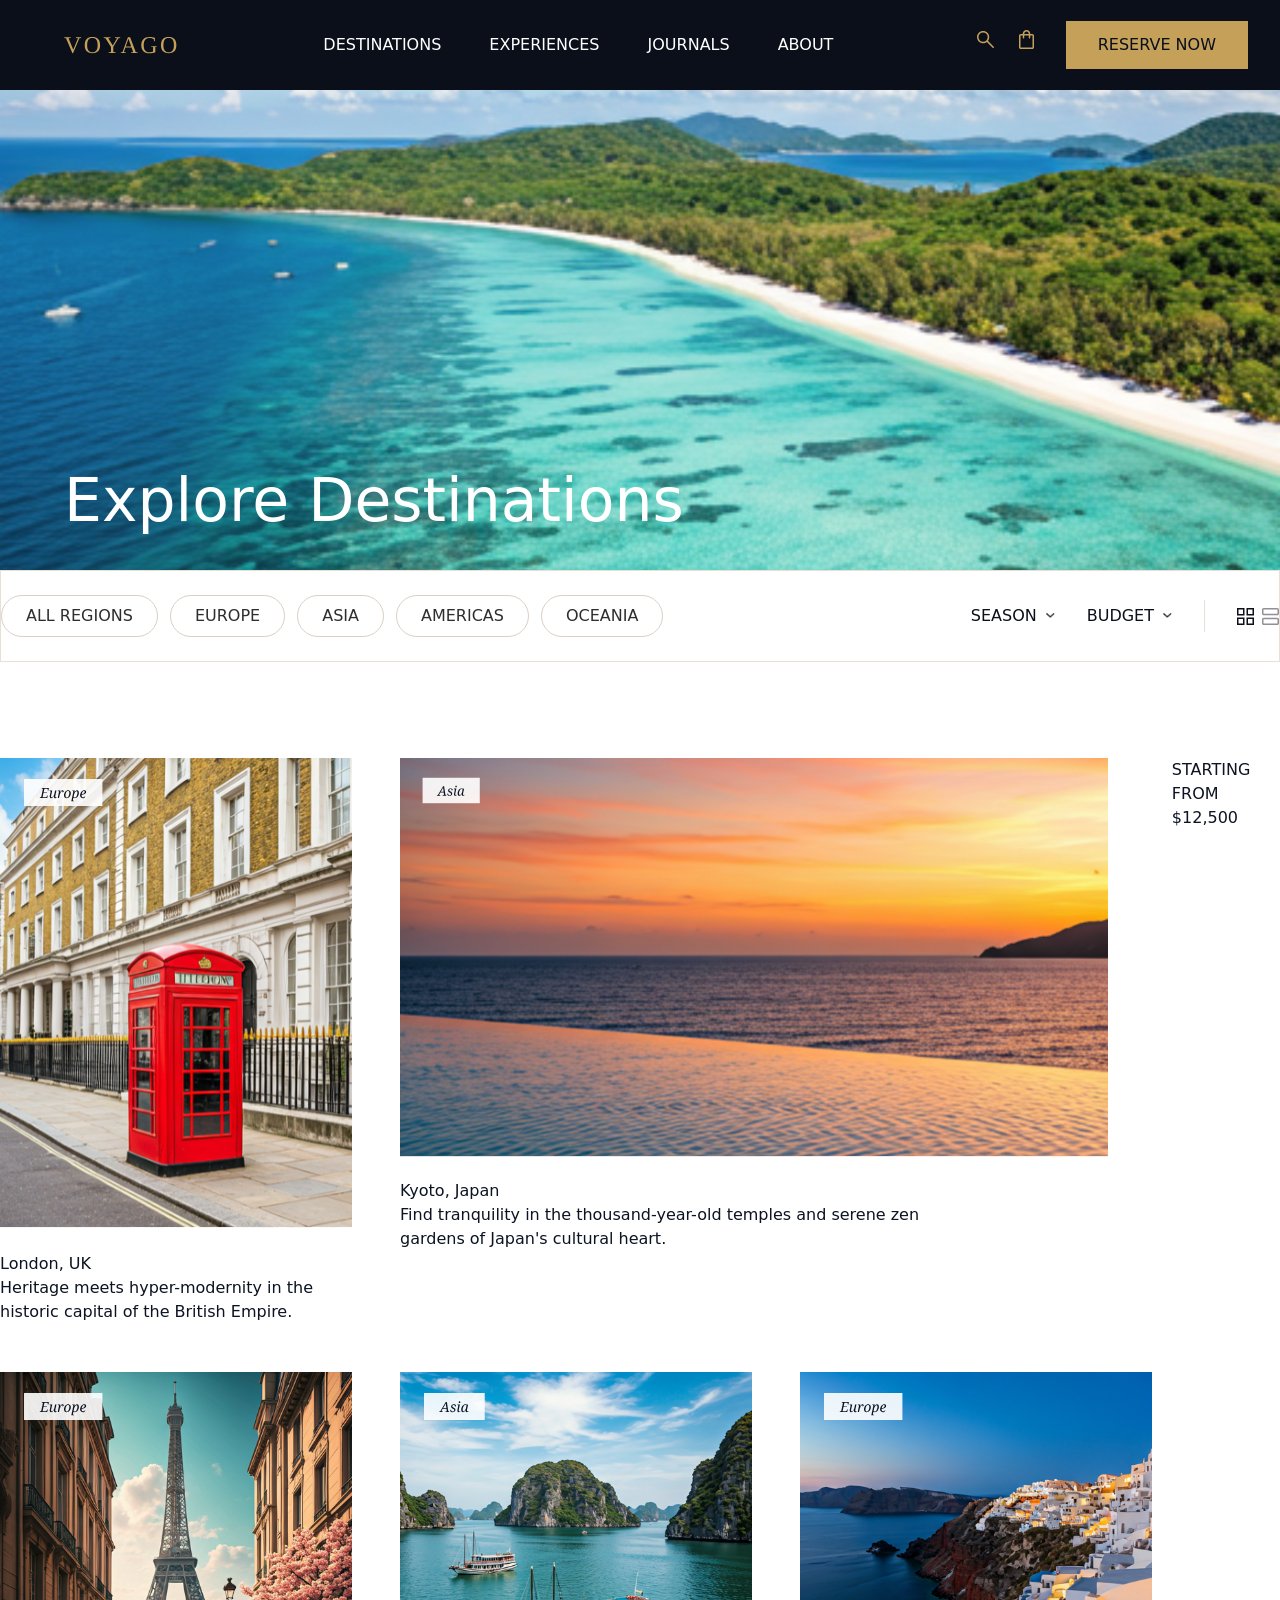
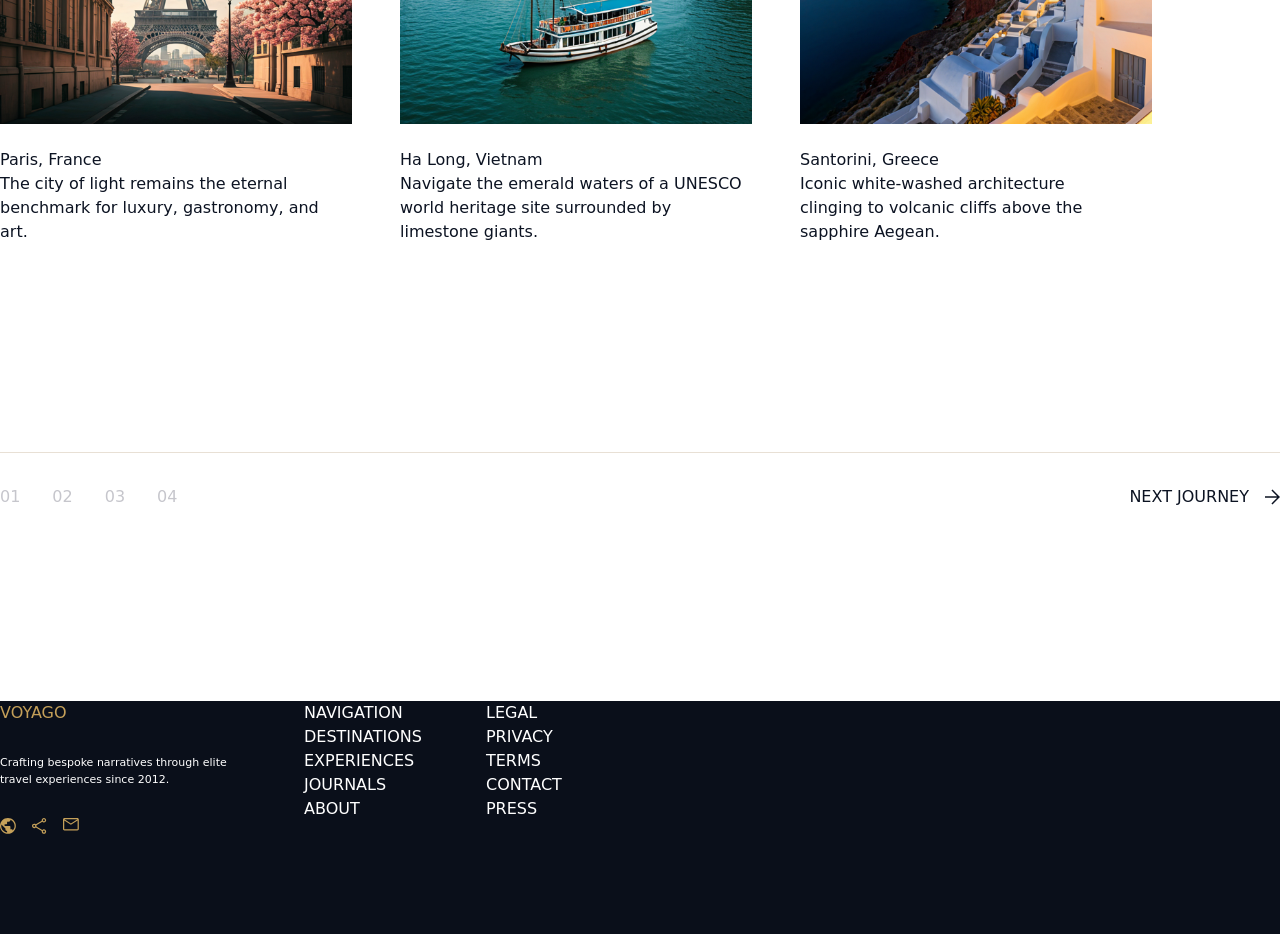
==== index.html @ 73ce66aa "Create Footer section" ====
<!doctype html>
<html lang="en">
  <head>
    <meta charset="UTF-8" />
    <meta name="viewport" content="width=device-width, initial-scale=1.0" />
    <title>Document</title>
    <link rel="stylesheet" href="./assets/css/output.css" />
  </head>
  <body class="bg-[#0A0F1A] text-white">
    <header class="">
      <div class="container mx-auto flex justify-between items-center">
        <div class="logo">
          <a href="./index.html">
            <img src="./assets/image/VOYAGO.svg" class="sm: ml-[64px]" />
          </a>
        </div>
        <div class="list hidden sm:block">
          <ul class="flex gap-[48px] text-[#FFFFFF]">
            <li>
              <a href="#">DESTINATIONS</a>
            </li>
            <li>
              <a href="#">EXPERIENCES</a>
            </li>
            <li>
              <a href="#">JOURNALS</a>
            </li>
            <li>
              <a href="#">ABOUT</a>
            </li>
          </ul>
        </div>
        <div class="icons">
          <ul class="flex">
            <li>
              <a href="#">
                <img class="my-[30.9px]" src="./assets/image/search.svg" />
              </a>
            </li>
            <li>
              <a href="#">
                <img class="my-[30px]" src="./assets/image/margin.svg" />
              </a>
            </li>
            <li>
              <a href="#">
                <button
                  class="bg-[#C5A059] px-[32px] py-[12px] text-[#0A0F1A] mx-[32px] my-[21px]"
                >
                  RESERVE NOW
                </button>
              </a>
            </li>
          </ul>
        </div>
      </div>
    </header>
    <section class="hero">
      <div class="bg-red-400 relative overflow-hidden">
        <img
          src="./assets/image/hero-section.svg"
          class="w-full h-full object-fill xs: h-[480px] w-[390px]"
        />
        <h1 class="absolute bottom-10 left-16 text-white text-6xl">
          <!-- absolute: put text over the image 
                bottom-10: space from bottom
                left-16: space from left 
                text-white: white text color
                text-6xl: large text size -->
          Explore Destinations
        </h1>
      </div>
    </section>
    <section class="bg-white border border-[#E8E0D5]">
      <div class="container mx-auto">
        <div class="flex items-center justify-between gap-[280px] py-[24px]">
          <div class="flex gap-[12px] flex-wrap">
            <button
              class="px-[24px] py-[8px] border border-[#D9D1C7] text-[#2E2E2E] rounded-full hover:bg-[#E4C285] hover:border-[#CFC4B8] transition"
            >
              ALL REGIONS
            </button>
            <button
              class="px-[24px] py-[8px] border border-[#D9D1C7] text-[#2E2E2E] rounded-full hover:bg-[#E4C285] hover:border-[#CFC4B8] transition"
            >
              EUROPE
            </button>
            <button
              class="px-[24px] py-[8px] border border-[#D9D1C7] text-[#2E2E2E] rounded-full hover:bg-[#E4C285] hover:border-[#CFC4B8] transition"
            >
              ASIA
            </button>
            <button
              class="px-[24px] py-[8px] border border-[#D9D1C7] text-[#2E2E2E] rounded-full hover:bg-[#E4C285] hover:border-[#CFC4B8] transition"
            >
              AMERICAS
            </button>
            <button
              class="px-[24px] py-[8px] border border-[#D9D1C7] text-[#2E2E2E] rounded-full hover:bg-[#E4C285] hover:border-[#CFC4B8] transition"
            >
              OCEANIA
            </button>
          </div>

          <!--round-full: full rounded corners
        border: add border
        -->
          <div class="flex items-center justify-between gap-[32px]">
            <div class="flex flex-wrap gap-[9px]">
              <p class="text-[#0A0F1A]">SEASON</p>
              <img
                src="./assets/image/arrow-icons.png"
                class="w-[9px] h-[5px] my-[9px]"
              />
            </div>
            <div class="flex gap-[9px]">
              <p class="text-[#0A0F1A]">BUDGET</p>
              <img
                src="./assets/image/arrow-icons.png"
                class="w-[9px] h-[5px] my-[9px]"
              />
            </div>
            <div>
              <img src="./assets/image/Vertical Divider.svg" />
            </div>
            <div>
              <img src="./assets/image/Container.svg" />
            </div>
          </div>
        </div>
      </div>
    </section>
    <section class="h-[96px] bg-white"></section>
    <section class="bg-white">
      <div class="container mx-auto">
        <div class="flex gap-[48px]">
          <div class="w-[352px]">
            <img src="./assets/image/London.svg" class="w-[352px]" />
            <h1 class="text-[#0C1322]">London, UK</h1>
            <p class="text-[#0C1322] w-[352px]">
              Heritage meets hyper-modernity in the historic capital of the
              British Empire.
            </p>
          </div>
          <div class="flex">
            <div class="w-[752px] mr-[64px]">
              <img src="./assets/image/Kyoto.svg" class="w-[752px]" />
              <h1 class="text-[#0C1322]">Kyoto, Japan</h1>
              <p class="text-[#0C1322] w-[556px]">
                Find tranquility in the thousand-year-old temples and serene zen
                gardens of Japan's cultural heart.
              </p>
            </div>
            <div>
              <p class="text-[#0C1322]">STARTING FROM</p>
              <p class="text-[#0C1322]">$12,500</p>
            </div>
          </div>
        </div>
        <div class="flex my-[48px] gap-[48px]">
          <div>
            <img src="./assets/image/Paris.svg" />
            <h1 class="text-[#0C1322]">Paris, France</h1>
            <p class="text-[#0C1322] w-[345px]">
              The city of light remains the eternal benchmark for luxury,
              gastronomy, and art.
            </p>
          </div>
          <div>
            <img src="./assets/image/Ha Long.svg" />
            <h1 class="text-[#0C1322]">Ha Long, Vietnam</h1>
            <p class="text-[#0C1322] w-[352px]">
              Navigate the emerald waters of a UNESCO world heritage site
              surrounded by limestone giants.
            </p>
          </div>
          <div>
            <img src="./assets/image/Santorini.svg" />
            <h1 class="text-[#0C1322]">Santorini, Greece</h1>
            <p class="text-[#0C1322] w-[326px]">
              Iconic white-washed architecture clinging to volcanic cliffs above
              the sapphire Aegean.
            </p>
          </div>
        </div>

        <div class="container py-[160px]">
          <div class="border-t-1 border-[#E8E0D5]"></div>
          <div class="flex items-center justify-between">
            <div class="flex gap-[32px] py-[32px]">
              <p class="text-[#C6C6CC] hover:text-[#0C1322]">01</p>
              <p class="text-[#C6C6CC] hover:text-[#0C1322]">02</p>
              <p class="text-[#C6C6CC] hover:text-[#0C1322]">03</p>
              <p class="text-[#C6C6CC] hover:text-[#0C1322]">04</p>
            </div>
            <div class="flex gap-[16px]">
              <p class="text-[#0C1322]">NEXT JOURNEY</p>
              <img src="./assets/image/arrow-Pagination.svg" />
            </div>
          </div>
        </div>
      </div>
    </section>
    <section class="Footer">
        <div class="container mx-auto ">
            <div class="flex">
            <div class="mr-[64px]">
                <p class="text-[#C5A059]">VOYAGO</p>
                <p class="w-[240px] py-[30px] text-[11px] text-[#FFFFFF]">Crafting bespoke narratives through elite travel
                experiences since 2012.</p>
                <div class="flex gap-[16px] pb-[100px]">
                <img src="./assets/image/first-footer.svg">
                <img src="./assets/image/shear.svg">
                <img src="./assets/image/email.svg">
                </div>
            </div>
            <div class="mr-[64px]">
                <p>NAVIGATION</p>
                <p>DESTINATIONS</p>
                <p>EXPERIENCES</p>
                <p>JOURNALS</p>
                <p>ABOUT</p>
            </div>
            <div class="mr-[64px]">
                <p>LEGAL</p>
                <p>PRIVACY</p>
                <p>TERMS</p>
                <p>CONTACT</p>
                <p>PRESS</p>
            </div>
            <div class="ml-[672px]">
                <p>JOURNAL</p>
                <p>Subscribe for exclusive private departures.</p>
                <p>EMAIL ADDRESS</p>
            </div>
            </div>
        </div>

    </section>
  </body>
</html>
---- assets/css/output.css ----
/*! tailwindcss v4.1.18 | MIT License | https://tailwindcss.com */
@layer properties;
@layer theme, base, components, utilities;
@layer theme {
  :root, :host {
    --font-sans: ui-sans-serif, system-ui, sans-serif, "Apple Color Emoji",
      "Segoe UI Emoji", "Segoe UI Symbol", "Noto Color Emoji";
    --font-mono: ui-monospace, SFMono-Regular, Menlo, Monaco, Consolas, "Liberation Mono",
      "Courier New", monospace;
    --color-red-400: oklch(70.4% 0.191 22.216);
    --color-red-600: oklch(57.7% 0.245 27.325);
    --color-amber-800: oklch(47.3% 0.137 46.201);
    --color-sky-500: oklch(68.5% 0.169 237.323);
    --color-sky-700: oklch(50% 0.134 242.749);
    --color-blue-400: oklch(70.7% 0.165 254.624);
    --color-blue-600: oklch(54.6% 0.245 262.881);
    --color-indigo-600: oklch(51.1% 0.262 276.966);
    --color-indigo-700: oklch(45.7% 0.24 277.023);
    --color-violet-500: oklch(60.6% 0.25 292.717);
    --color-violet-600: oklch(54.1% 0.281 293.009);
    --color-violet-700: oklch(49.1% 0.27 292.581);
    --color-gray-100: oklch(96.7% 0.003 264.542);
    --color-white: #fff;
    --spacing: 0.25rem;
    --text-xl: 1.25rem;
    --text-xl--line-height: calc(1.75 / 1.25);
    --text-6xl: 3.75rem;
    --text-6xl--line-height: 1;
    --text-7xl: 4.5rem;
    --text-7xl--line-height: 1;
    --font-weight-semibold: 600;
    --font-weight-bold: 700;
    --default-transition-duration: 150ms;
    --default-transition-timing-function: cubic-bezier(0.4, 0, 0.2, 1);
    --default-font-family: var(--font-sans);
    --default-mono-font-family: var(--font-mono);
  }
}
@layer base {
  *, ::after, ::before, ::backdrop, ::file-selector-button {
    box-sizing: border-box;
    margin: 0;
    padding: 0;
    border: 0 solid;
  }
  html, :host {
    line-height: 1.5;
    -webkit-text-size-adjust: 100%;
    tab-size: 4;
    font-family: var(--default-font-family, ui-sans-serif, system-ui, sans-serif, "Apple Color Emoji", "Segoe UI Emoji", "Segoe UI Symbol", "Noto Color Emoji");
    font-feature-settings: var(--default-font-feature-settings, normal);
    font-variation-settings: var(--default-font-variation-settings, normal);
    -webkit-tap-highlight-color: transparent;
  }
  hr {
    height: 0;
    color: inherit;
    border-top-width: 1px;
  }
  abbr:where([title]) {
    -webkit-text-decoration: underline dotted;
    text-decoration: underline dotted;
  }
  h1, h2, h3, h4, h5, h6 {
    font-size: inherit;
    font-weight: inherit;
  }
  a {
    color: inherit;
    -webkit-text-decoration: inherit;
    text-decoration: inherit;
  }
  b, strong {
    font-weight: bolder;
  }
  code, kbd, samp, pre {
    font-family: var(--default-mono-font-family, ui-monospace, SFMono-Regular, Menlo, Monaco, Consolas, "Liberation Mono", "Courier New", monospace);
    font-feature-settings: var(--default-mono-font-feature-settings, normal);
    font-variation-settings: var(--default-mono-font-variation-settings, normal);
    font-size: 1em;
  }
  small {
    font-size: 80%;
  }
  sub, sup {
    font-size: 75%;
    line-height: 0;
    position: relative;
    vertical-align: baseline;
  }
  sub {
    bottom: -0.25em;
  }
  sup {
    top: -0.5em;
  }
  table {
    text-indent: 0;
    border-color: inherit;
    border-collapse: collapse;
  }
  :-moz-focusring {
    outline: auto;
  }
  progress {
    vertical-align: baseline;
  }
  summary {
    display: list-item;
  }
  ol, ul, menu {
    list-style: none;
  }
  img, svg, video, canvas, audio, iframe, embed, object {
    display: block;
    vertical-align: middle;
  }
  img, video {
    max-width: 100%;
    height: auto;
  }
  button, input, select, optgroup, textarea, ::file-selector-button {
    font: inherit;
    font-feature-settings: inherit;
    font-variation-settings: inherit;
    letter-spacing: inherit;
    color: inherit;
    border-radius: 0;
    background-color: transparent;
    opacity: 1;
  }
  :where(select:is([multiple], [size])) optgroup {
    font-weight: bolder;
  }
  :where(select:is([multiple], [size])) optgroup option {
    padding-inline-start: 20px;
  }
  ::file-selector-button {
    margin-inline-end: 4px;
  }
  ::placeholder {
    opacity: 1;
  }
  @supports (not (-webkit-appearance: -apple-pay-button))  or (contain-intrinsic-size: 1px) {
    ::placeholder {
      color: currentcolor;
      @supports (color: color-mix(in lab, red, red)) {
        color: color-mix(in oklab, currentcolor 50%, transparent);
      }
    }
  }
  textarea {
    resize: vertical;
  }
  ::-webkit-search-decoration {
    -webkit-appearance: none;
  }
  ::-webkit-date-and-time-value {
    min-height: 1lh;
    text-align: inherit;
  }
  ::-webkit-datetime-edit {
    display: inline-flex;
  }
  ::-webkit-datetime-edit-fields-wrapper {
    padding: 0;
  }
  ::-webkit-datetime-edit, ::-webkit-datetime-edit-year-field, ::-webkit-datetime-edit-month-field, ::-webkit-datetime-edit-day-field, ::-webkit-datetime-edit-hour-field, ::-webkit-datetime-edit-minute-field, ::-webkit-datetime-edit-second-field, ::-webkit-datetime-edit-millisecond-field, ::-webkit-datetime-edit-meridiem-field {
    padding-block: 0;
  }
  ::-webkit-calendar-picker-indicator {
    line-height: 1;
  }
  :-moz-ui-invalid {
    box-shadow: none;
  }
  button, input:where([type="button"], [type="reset"], [type="submit"]), ::file-selector-button {
    appearance: button;
  }
  ::-webkit-inner-spin-button, ::-webkit-outer-spin-button {
    height: auto;
  }
  [hidden]:where(:not([hidden="until-found"])) {
    display: none !important;
  }
}
@layer utilities {
  .absolute {
    position: absolute;
  }
  .relative {
    position: relative;
  }
  .bottom-10 {
    bottom: calc(var(--spacing) * 10);
  }
  .bottom-\[56px\] {
    bottom: 56px;
  }
  .left-16 {
    left: calc(var(--spacing) * 16);
  }
  .left-\[64px\] {
    left: 64px;
  }
  .container {
    width: 100%;
    @media (width >= 40rem) {
      max-width: 40rem;
    }
    @media (width >= 48rem) {
      max-width: 48rem;
    }
    @media (width >= 64rem) {
      max-width: 64rem;
    }
    @media (width >= 80rem) {
      max-width: 80rem;
    }
    @media (width >= 96rem) {
      max-width: 96rem;
    }
  }
  .m-\[64px\] {
    margin: 64px;
  }
  .mx-\[32px\] {
    margin-inline: 32px;
  }
  .mx-\[64px\] {
    margin-inline: 64px;
  }
  .mx-auto {
    margin-inline: auto;
  }
  .my-\[9\] {
    margin-block: 9;
  }
  .my-\[9px\] {
    margin-block: 9px;
  }
  .my-\[21px\] {
    margin-block: 21px;
  }
  .my-\[24px\] {
    margin-block: 24px;
  }
  .my-\[30\.9px\] {
    margin-block: 30.9px;
  }
  .my-\[30px\] {
    margin-block: 30px;
  }
  .my-\[48px\] {
    margin-block: 48px;
  }
  .my-\[96px\] {
    margin-block: 96px;
  }
  .my-\[bg-white\] {
    margin-block: bg-white;
  }
  .mt-\[-48px\] {
    margin-top: -48px;
  }
  .mt-\[-60px\] {
    margin-top: -60px;
  }
  .mt-\[-100px\] {
    margin-top: -100px;
  }
  .mt-\[-361px\] {
    margin-top: -361px;
  }
  .mt-\[-px\] {
    margin-top: -px;
  }
  .mt-\[24px\] {
    margin-top: 24px;
  }
  .mt-\[48px\] {
    margin-top: 48px;
  }
  .mt-\[60px\] {
    margin-top: 60px;
  }
  .mt-\[219px\] {
    margin-top: 219px;
  }
  .mt-\[361px\] {
    margin-top: 361px;
  }
  .mt-\[361pxpx\] {
    margin-top: 361pxpx;
  }
  .mt-\[px\] {
    margin-top: px;
  }
  .mt-px {
    margin-top: 1px;
  }
  .mr-\[9px\] {
    margin-right: 9px;
  }
  .mr-\[64px\] {
    margin-right: 64px;
  }
  .mr-\[368px\] {
    margin-right: 368px;
  }
  .mr-\[976px\] {
    margin-right: 976px;
  }
  .mr-\[px\] {
    margin-right: px;
  }
  .mb-\[-48\] {
    margin-bottom: -48;
  }
  .mb-\[-48p\] {
    margin-bottom: -48p;
  }
  .mb-\[-48px\] {
    margin-bottom: -48px;
  }
  .mb-\[-60px\] {
    margin-bottom: -60px;
  }
  .mb-\[48p\] {
    margin-bottom: 48p;
  }
  .mb-\[48px\] {
    margin-bottom: 48px;
  }
  .mb-\[60px\] {
    margin-bottom: 60px;
  }
  .ml-\[64px\] {
    margin-left: 64px;
  }
  .ml-\[672px\] {
    margin-left: 672px;
  }
  .ml-\[976px\] {
    margin-left: 976px;
  }
  .block {
    display: block;
  }
  .flex {
    display: flex;
  }
  .hidden {
    display: none;
  }
  .table {
    display: table;
  }
  .h-\[5px\] {
    height: 5px;
  }
  .h-\[6px\] {
    height: 6px;
  }
  .h-\[9px\] {
    height: 9px;
  }
  .h-\[48\] {
    height: 48;
  }
  .h-\[96\] {
    height: 96;
  }
  .h-\[96px\] {
    height: 96px;
  }
  .h-\[100px\] {
    height: 100px;
  }
  .h-\[212px\] {
    height: 212px;
  }
  .h-\[480\] {
    height: 480;
  }
  .h-\[480px\] {
    height: 480px;
  }
  .h-\[500px\] {
    height: 500px;
  }
  .h-\[600px\] {
    height: 600px;
  }
  .h-\[700px\] {
    height: 700px;
  }
  .h-\[10000px\] {
    height: 10000px;
  }
  .h-full {
    height: 100%;
  }
  .h-px {
    height: 1px;
  }
  .h-screen {
    height: 100vh;
  }
  .w-100 {
    width: calc(var(--spacing) * 100);
  }
  .w-103 {
    width: calc(var(--spacing) * 103);
  }
  .w-167 {
    width: calc(var(--spacing) * 167);
  }
  .w-752 {
    width: calc(var(--spacing) * 752);
  }
  .w-\[9px\] {
    width: 9px;
  }
  .w-\[82px\] {
    width: 82px;
  }
  .w-\[240\] {
    width: 240;
  }
  .w-\[240px\] {
    width: 240px;
  }
  .w-\[262px\] {
    width: 262px;
  }
  .w-\[326\.91\] {
    width: 326.91;
  }
  .w-\[326px\] {
    width: 326px;
  }
  .w-\[345px\] {
    width: 345px;
  }
  .w-\[352\] {
    width: 352;
  }
  .w-\[352px\] {
    width: 352px;
  }
  .w-\[390px\] {
    width: 390px;
  }
  .w-\[556\.33\] {
    width: 556.33;
  }
  .w-\[556\.33px\] {
    width: 556.33px;
  }
  .w-\[556px\] {
    width: 556px;
  }
  .w-\[752\] {
    width: 752;
  }
  .w-\[752px\] {
    width: 752px;
  }
  .w-\[1280px\] {
    width: 1280px;
  }
  .w-dvh {
    width: 100dvh;
  }
  .w-full {
    width: 100%;
  }
  .w-screen {
    width: 100vw;
  }
  .border-collapse {
    border-collapse: collapse;
  }
  .transform {
    transform: var(--tw-rotate-x,) var(--tw-rotate-y,) var(--tw-rotate-z,) var(--tw-skew-x,) var(--tw-skew-y,);
  }
  .resize {
    resize: both;
  }
  .flex-wrap {
    flex-wrap: wrap;
  }
  .items-center {
    align-items: center;
  }
  .justify-around {
    justify-content: space-around;
  }
  .justify-between {
    justify-content: space-between;
  }
  .justify-center {
    justify-content: center;
  }
  .gap-1 {
    gap: calc(var(--spacing) * 1);
  }
  .gap-1\.5 {
    gap: calc(var(--spacing) * 1.5);
  }
  .gap-2 {
    gap: calc(var(--spacing) * 2);
  }
  .gap-6 {
    gap: calc(var(--spacing) * 6);
  }
  .gap-\[9px\] {
    gap: 9px;
  }
  .gap-\[12px\] {
    gap: 12px;
  }
  .gap-\[16px\] {
    gap: 16px;
  }
  .gap-\[32px\] {
    gap: 32px;
  }
  .gap-\[48px\] {
    gap: 48px;
  }
  .gap-\[64px\] {
    gap: 64px;
  }
  .gap-\[280px\] {
    gap: 280px;
  }
  .gap-y-\[16px\] {
    row-gap: 16px;
  }
  .overflow-hidden {
    overflow: hidden;
  }
  .rounded {
    border-radius: 0.25rem;
  }
  .rounded-full {
    border-radius: calc(infinity * 1px);
  }
  .border {
    border-style: var(--tw-border-style);
    border-width: 1px;
  }
  .border-t-1 {
    border-top-style: var(--tw-border-style);
    border-top-width: 1px;
  }
  .border-t-4 {
    border-top-style: var(--tw-border-style);
    border-top-width: 4px;
  }
  .border-\[\#D9D1C7\] {
    border-color: #D9D1C7;
  }
  .border-\[\#E8E0D5\] {
    border-color: #E8E0D5;
  }
  .border-\[\#\] {
    border-color: #;
  }
  .bg-\[\#0A0F1A\] {
    background-color: #0A0F1A;
  }
  .bg-\[\#040b1a\] {
    background-color: #040b1a;
  }
  .bg-\[\#C5A059\] {
    background-color: #C5A059;
  }
  .bg-\[\#E8E0D5\] {
    background-color: #E8E0D5;
  }
  .bg-\[\#F8F8F8\] {
    background-color: #F8F8F8;
  }
  .bg-\[\#\] {
    background-color: #;
  }
  .bg-\[\#e8e0d5\] {
    background-color: #e8e0d5;
  }
  .bg-\[\#e8e0d5dc\] {
    background-color: #e8e0d5dc;
  }
  .bg-\[\#e8e0d5f3\] {
    background-color: #e8e0d5f3;
  }
  .bg-\[\(\)\] {
    background-color: ();
  }
  .bg-\[C5A059\] {
    background-color: C5A059;
  }
  .bg-\[ur\] {
    background-color: ur;
  }
  .bg-\[url\] {
    background-color: url;
  }
  .bg-amber-800 {
    background-color: var(--color-amber-800);
  }
  .bg-blue-400 {
    background-color: var(--color-blue-400);
  }
  .bg-blue-600 {
    background-color: var(--color-blue-600);
  }
  .bg-gray-100 {
    background-color: var(--color-gray-100);
  }
  .bg-indigo-600 {
    background-color: var(--color-indigo-600);
  }
  .bg-red-400 {
    background-color: var(--color-red-400);
  }
  .bg-red-600 {
    background-color: var(--color-red-600);
  }
  .bg-sky-500 {
    background-color: var(--color-sky-500);
  }
  .bg-transparent {
    background-color: transparent;
  }
  .bg-violet-500 {
    background-color: var(--color-violet-500);
  }
  .bg-white {
    background-color: var(--color-white);
  }
  .bg-\[url\(\"\"\)\] {
    background-image: url("");
  }
  .bg-\[url\(\'\'\)\] {
    background-image: url('');
  }
  .bg-\[url\(\'\'\.\/assets\/image\/hero-section\.svg\)\] {
    background-image: url(''./assets/image/hero-section.svg);
  }
  .bg-\[url\(\'\.\/assets\/image\/hero-section\.svg\'\)\] {
    background-image: url('./assets/image/hero-section.svg');
  }
  .bg-\[url\(\'\/\'\)\] {
    background-image: url('/');
  }
  .bg-\[url\(\'\/as\'\)\] {
    background-image: url('/as');
  }
  .bg-\[url\(\'\/asets\'\)\] {
    background-image: url('/asets');
  }
  .bg-\[url\(\)\] {
    background-image: url();
  }
  .bg-\[url\(\.\)\] {
    background-image: url(.);
  }
  .bg-\[url\(\.\/\)\] {
    background-image: url(./);
  }
  .bg-\[url\(\.\/\/assets\/image\/hero-section\.svg\)\] {
    background-image: url(.//assets/image/hero-section.svg);
  }
  .bg-\[url\(\.\/assets\/image\/hero-section\.svg\)\] {
    background-image: url(./assets/image/hero-section.svg);
  }
  .bg-\[url\(\.\/asss\)\] {
    background-image: url(./asss);
  }
  .bg-\[url\(\.\/asssets\)\] {
    background-image: url(./asssets);
  }
  .bg-\[url\(\.\/asssets\/image\)\] {
    background-image: url(./asssets/image);
  }
  .bg-\[url\(\.\/asssets\/image\/\)\] {
    background-image: url(./asssets/image/);
  }
  .bg-\[url\(\.\/asssets\/imge\)\] {
    background-image: url(./asssets/imge);
  }
  .bg-\[url\(\/\)\] {
    background-image: url(/);
  }
  .bg-\[url\(\/assets\)\] {
    background-image: url(/assets);
  }
  .bg-\[url\(\/assets\/\)\] {
    background-image: url(/assets/);
  }
  .bg-\[url\(\/assets\/ima\)\] {
    background-image: url(/assets/ima);
  }
  .bg-\[url\(\/assets\/imag\/\)\] {
    background-image: url(/assets/imag/);
  }
  .bg-\[url\(\/assets\/image\)\] {
    background-image: url(/assets/image);
  }
  .bg-\[url\(\/assets\/image\/\)\] {
    background-image: url(/assets/image/);
  }
  .bg-\[url\(\/assets\/image\/h\)\] {
    background-image: url(/assets/image/h);
  }
  .bg-\[url\(\/assets\/image\/her\)\] {
    background-image: url(/assets/image/her);
  }
  .bg-\[url\(\/assets\/image\/hero\)\] {
    background-image: url(/assets/image/hero);
  }
  .bg-\[url\(\/assets\/image\/hero-section\)\] {
    background-image: url(/assets/image/hero-section);
  }
  .bg-\[url\(\/assets\/image\/hero-section\.s\)\] {
    background-image: url(/assets/image/hero-section.s);
  }
  .bg-\[url\(\/assets\/image\/hero-section\.svg\)\] {
    background-image: url(/assets/image/hero-section.svg);
  }
  .bg-\[url\(\/assets\/image\/ima\)\] {
    background-image: url(/assets/image/ima);
  }
  .bg-\[url\(\/assets\/image\/image\)\] {
    background-image: url(/assets/image/image);
  }
  .bg-\[url\(\/assets\/image\/image\.png\)\] {
    background-image: url(/assets/image/image.png);
  }
  .bg-\[url\(\/assets\/img\/\)\] {
    background-image: url(/assets/img/);
  }
  .bg-\[url\(\/assimg\/\)\] {
    background-image: url(/assimg/);
  }
  .bg-\[url\(\/img\/\)\] {
    background-image: url(/img/);
  }
  .bg-\[url\(\/img\/mountains\.jpg\)\] {
    background-image: url(/img/mountains.jpg);
  }
  .bg-\[url\(ز\/assets\/image\/hero-section\.svg\)\] {
    background-image: url(ز/assets/image/hero-section.svg);
  }
  .bg-cover {
    background-size: cover;
  }
  .bg-center {
    background-position: center;
  }
  .bg-no-repeat {
    background-repeat: no-repeat;
  }
  .object-contain {
    object-fit: contain;
  }
  .object-cover {
    object-fit: cover;
  }
  .object-fill {
    object-fit: fill;
  }
  .p-\[160px\] {
    padding: 160px;
  }
  .px-8 {
    padding-inline: calc(var(--spacing) * 8);
  }
  .px-20 {
    padding-inline: calc(var(--spacing) * 20);
  }
  .px-32 {
    padding-inline: calc(var(--spacing) * 32);
  }
  .px-\[8px\] {
    padding-inline: 8px;
  }
  .px-\[24px\] {
    padding-inline: 24px;
  }
  .px-\[32\] {
    padding-inline: 32;
  }
  .px-\[32px\] {
    padding-inline: 32px;
  }
  .px-\[64\] {
    padding-inline: 64;
  }
  .px-\[64px\] {
    padding-inline: 64px;
  }
  .px-\[160px\] {
    padding-inline: 160px;
  }
  .py-4 {
    padding-block: calc(var(--spacing) * 4);
  }
  .py-12 {
    padding-block: calc(var(--spacing) * 12);
  }
  .py-\[\#12\] {
    padding-block: #12;
  }
  .py-\[8px\] {
    padding-block: 8px;
  }
  .py-\[12\] {
    padding-block: 12;
  }
  .py-\[12px\] {
    padding-block: 12px;
  }
  .py-\[21px\] {
    padding-block: 21px;
  }
  .py-\[24px\] {
    padding-block: 24px;
  }
  .py-\[30px\] {
    padding-block: 30px;
  }
  .py-\[32px\] {
    padding-block: 32px;
  }
  .py-\[96px\] {
    padding-block: 96px;
  }
  .py-\[160px\] {
    padding-block: 160px;
  }
  .py-\[361px\] {
    padding-block: 361px;
  }
  .py-\[480px\] {
    padding-block: 480px;
  }
  .py-\[1280px\] {
    padding-block: 1280px;
  }
  .py-\[bg-white\] {
    padding-block: bg-white;
  }
  .py-\[px\] {
    padding-block: px;
  }
  .pt-\[30px\] {
    padding-top: 30px;
  }
  .pt-\[160px\] {
    padding-top: 160px;
  }
  .pb-\[100px\] {
    padding-bottom: 100px;
  }
  .text-center {
    text-align: center;
  }
  .text-6xl {
    font-size: var(--text-6xl);
    line-height: var(--tw-leading, var(--text-6xl--line-height));
  }
  .text-xl {
    font-size: var(--text-xl);
    line-height: var(--tw-leading, var(--text-xl--line-height));
  }
  .text-\[11px\] {
    font-size: 11px;
  }
  .text-\[64px\] {
    font-size: 64px;
  }
  .font-bold {
    --tw-font-weight: var(--font-weight-bold);
    font-weight: var(--font-weight-bold);
  }
  .font-semibold {
    --tw-font-weight: var(--font-weight-semibold);
    font-weight: var(--font-weight-semibold);
  }
  .text-\[\#0A0F1A\] {
    color: #0A0F1A;
  }
  .text-\[\#0C6C6CC\] {
    color: #0C6C6CC;
  }
  .text-\[\#0C1322\] {
    color: #0C1322;
  }
  .text-\[\#2E2E2E\] {
    color: #2E2E2E;
  }
  .text-\[\#651313\] {
    color: #651313;
  }
  .text-\[\#971919\] {
    color: #971919;
  }
  .text-\[\#C5A059\] {
    color: #C5A059;
  }
  .text-\[\#C6C6CC\] {
    color: #C6C6CC;
  }
  .text-\[\#FFF7FF\] {
    color: #FFF7FF;
  }
  .text-\[\#FFFFFF\] {
    color: #FFFFFF;
  }
  .text-\[\#FFFFF\] {
    color: #FFFFF;
  }
  .text-\[\#\] {
    color: #;
  }
  .text-white {
    color: var(--color-white);
  }
  .underline {
    text-decoration-line: underline;
  }
  .outline {
    outline-style: var(--tw-outline-style);
    outline-width: 1px;
  }
  .transition {
    transition-property: color, background-color, border-color, outline-color, text-decoration-color, fill, stroke, --tw-gradient-from, --tw-gradient-via, --tw-gradient-to, opacity, box-shadow, transform, translate, scale, rotate, filter, -webkit-backdrop-filter, backdrop-filter, display, content-visibility, overlay, pointer-events;
    transition-timing-function: var(--tw-ease, var(--default-transition-timing-function));
    transition-duration: var(--tw-duration, var(--default-transition-duration));
  }
  .hover\:border-\[\#CFC4B8\] {
    &:hover {
      @media (hover: hover) {
        border-color: #CFC4B8;
      }
    }
  }
  .hover\:bg-\[\#0C1322\] {
    &:hover {
      @media (hover: hover) {
        background-color: #0C1322;
      }
    }
  }
  .hover\:bg-\[\#E4C285\] {
    &:hover {
      @media (hover: hover) {
        background-color: #E4C285;
      }
    }
  }
  .hover\:bg-\[\#E8E0D5\] {
    &:hover {
      @media (hover: hover) {
        background-color: #E8E0D5;
      }
    }
  }
  .hover\:bg-\[\#EFE9E2\] {
    &:hover {
      @media (hover: hover) {
        background-color: #EFE9E2;
      }
    }
  }
  .hover\:bg-sky-700 {
    &:hover {
      @media (hover: hover) {
        background-color: var(--color-sky-700);
      }
    }
  }
  .hover\:bg-violet-600 {
    &:hover {
      @media (hover: hover) {
        background-color: var(--color-violet-600);
      }
    }
  }
  .hover\:text-\[\#0C1322\] {
    &:hover {
      @media (hover: hover) {
        color: #0C1322;
      }
    }
  }
  .hover\:not-focus\:bg-indigo-700 {
    &:hover {
      @media (hover: hover) {
        &:not(*:focus) {
          background-color: var(--color-indigo-700);
        }
      }
    }
  }
  .focus\:outline-2 {
    &:focus {
      outline-style: var(--tw-outline-style);
      outline-width: 2px;
    }
  }
  .focus\:outline-offset-2 {
    &:focus {
      outline-offset: 2px;
    }
  }
  .focus\:outline-violet-500 {
    &:focus {
      outline-color: var(--color-violet-500);
    }
  }
  .active\:bg-violet-700 {
    &:active {
      background-color: var(--color-violet-700);
    }
  }
  .sm\:block {
    @media (width >= 40rem) {
      display: block;
    }
  }
  .sm\:justify-between {
    @media (width >= 40rem) {
      justify-content: space-between;
    }
  }
  .md\:bottom-10 {
    @media (width >= 48rem) {
      bottom: calc(var(--spacing) * 10);
    }
  }
  .md\:left-16 {
    @media (width >= 48rem) {
      left: calc(var(--spacing) * 16);
    }
  }
  .md\:block {
    @media (width >= 48rem) {
      display: block;
    }
  }
  .md\:justify-between {
    @media (width >= 48rem) {
      justify-content: space-between;
    }
  }
  .md\:px-0 {
    @media (width >= 48rem) {
      padding-inline: calc(var(--spacing) * 0);
    }
  }
  .md\:text-6xl {
    @media (width >= 48rem) {
      font-size: var(--text-6xl);
      line-height: var(--tw-leading, var(--text-6xl--line-height));
    }
  }
  .lg\:text-7xl {
    @media (width >= 64rem) {
      font-size: var(--text-7xl);
      line-height: var(--tw-leading, var(--text-7xl--line-height));
    }
  }
}
@property --tw-rotate-x {
  syntax: "*";
  inherits: false;
}
@property --tw-rotate-y {
  syntax: "*";
  inherits: false;
}
@property --tw-rotate-z {
  syntax: "*";
  inherits: false;
}
@property --tw-skew-x {
  syntax: "*";
  inherits: false;
}
@property --tw-skew-y {
  syntax: "*";
  inherits: false;
}
@property --tw-border-style {
  syntax: "*";
  inherits: false;
  initial-value: solid;
}
@property --tw-font-weight {
  syntax: "*";
  inherits: false;
}
@property --tw-outline-style {
  syntax: "*";
  inherits: false;
  initial-value: solid;
}
@layer properties {
  @supports ((-webkit-hyphens: none) and (not (margin-trim: inline))) or ((-moz-orient: inline) and (not (color:rgb(from red r g b)))) {
    *, ::before, ::after, ::backdrop {
      --tw-rotate-x: initial;
      --tw-rotate-y: initial;
      --tw-rotate-z: initial;
      --tw-skew-x: initial;
      --tw-skew-y: initial;
      --tw-border-style: solid;
      --tw-font-weight: initial;
      --tw-outline-style: solid;
    }
  }
}
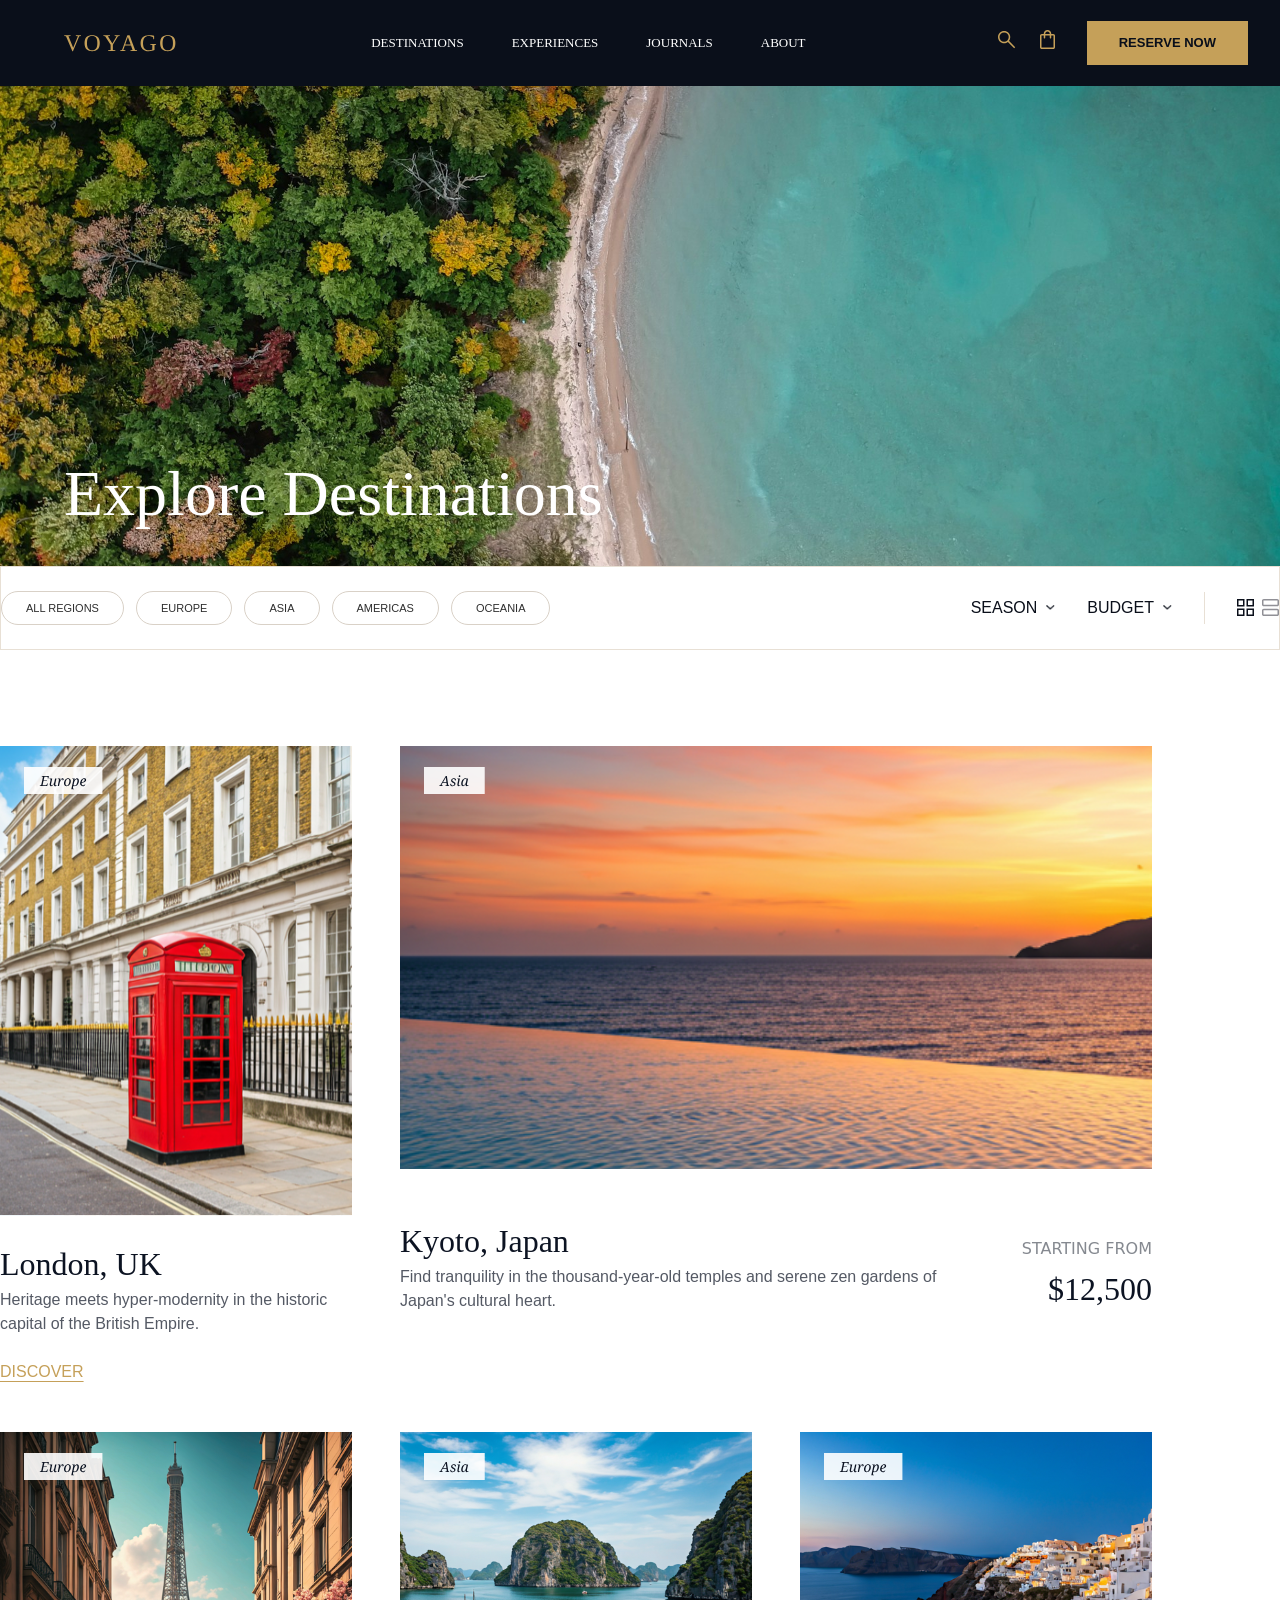
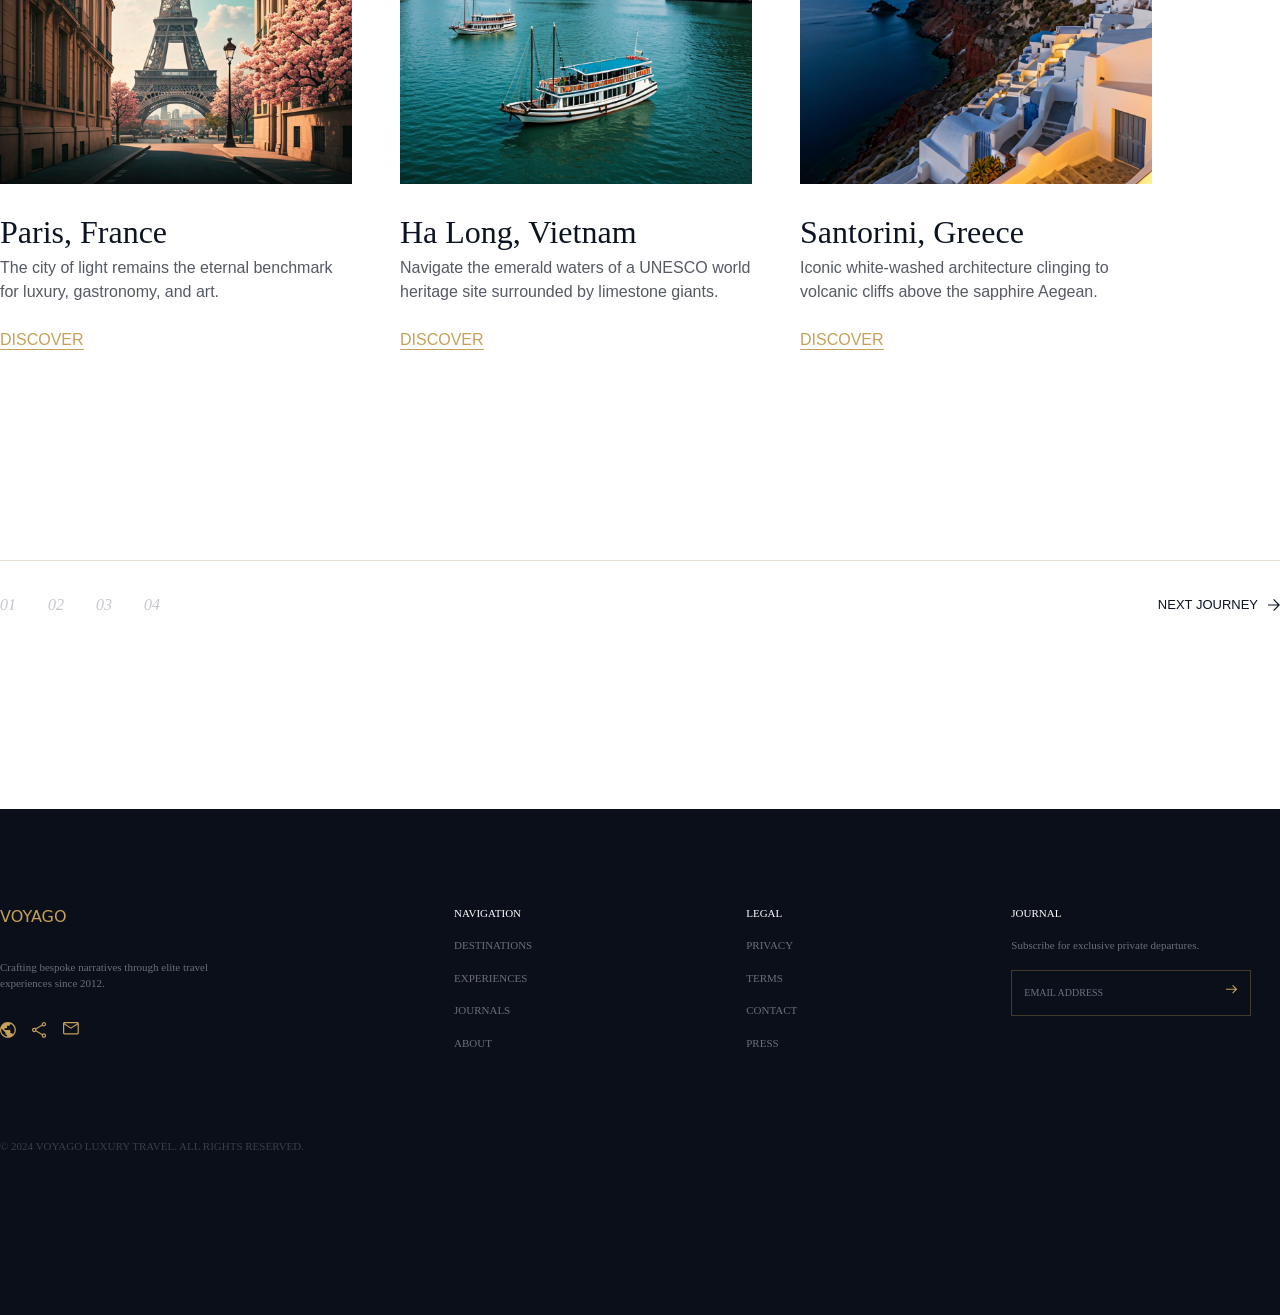
==== commit 575a2208: "Destinations Listing Page" ====
--- a/index.html
+++ b/index.html
@@ -3,7 +3,7 @@
   <head>
     <meta charset="UTF-8" />
     <meta name="viewport" content="width=device-width, initial-scale=1.0" />
-    <title>Document</title>
+    <title>Home</title>
     <link rel="stylesheet" href="./assets/css/output.css" />
   </head>
   <body class="bg-[#0A0F1A] text-white">
@@ -11,21 +11,21 @@
       <div class="container mx-auto flex justify-between items-center">
         <div class="logo">
           <a href="./index.html">
-            <img src="./assets/image/VOYAGO.svg" class="sm: ml-[64px]" />
+            <img src="./assets/image/VOYAGO.svg" class="w-[115px] h-[32px] sm:ml-[64px]" />
           </a>
         </div>
-        <div class="list hidden sm:block">
-          <ul class="flex gap-[48px] text-[#FFFFFF]">
-            <li>
-              <a href="#">DESTINATIONS</a>
-            </li>
-            <li>
+        <div class="list hidden md:block">
+          <ul class="flex gap-[48px] text-[#FFFFFF] font-abhaya-libra text-[13px]">
+            <li class="hover:text-[#C5A059]  hover:underline underline-offset-4 transition">
+              <a href="#" >DESTINATIONS</a>
+            </li>
+            <li class="hover:text-[#C5A059]  hover:underline underline-offset-4 transition">
               <a href="#">EXPERIENCES</a>
             </li>
-            <li>
+            <li class="hover:text-[#C5A059] hover:underline underline-offset-4 transition">
               <a href="#">JOURNALS</a>
             </li>
-            <li>
+            <li class="hover:text-[#C5A059] hover:underline underline-offset-4 transition">
               <a href="#">ABOUT</a>
             </li>
           </ul>
@@ -45,7 +45,7 @@
             <li>
               <a href="#">
                 <button
-                  class="bg-[#C5A059] px-[32px] py-[12px] text-[#0A0F1A] mx-[32px] my-[21px]"
+                  class="bg-[#C5A059] px-[32px] py-[12px] text-[#0A0F1A] mx-[32px] my-[21px] font-manrope font-semibold text-[13px]"
                 >
                   RESERVE NOW
                 </button>
@@ -56,12 +56,14 @@
       </div>
     </header>
     <section class="hero">
-      <div class="bg-red-400 relative overflow-hidden">
+      <div class="bg-red-400 relative h-[480px] overflow-hidden">
         <img
-          src="./assets/image/hero-section.svg"
-          class="w-full h-full object-fill xs: h-[480px] w-[390px]"
+          src="./assets/image/medium.jpg"
+          class="w-full h-full object-cover  xs: h-[480px] w-[390px]"
+      
         />
-        <h1 class="absolute bottom-10 left-16 text-white text-6xl">
+        <!--  class="w-full h-full object-fill  xs: h-[480px] w-[390px]" -->
+        <h1 class="absolute bottom-10 left-16 text-white text-6xl font-noto-serif text-[64px]">
           <!-- absolute: put text over the image 
                 bottom-10: space from bottom
                 left-16: space from left 
@@ -71,10 +73,10 @@
         </h1>
       </div>
     </section>
-    <section class="bg-white border border-[#E8E0D5]">
+    <section class="bg-white border border-[#E8E0D5] h-[84px]">
       <div class="container mx-auto">
-        <div class="flex items-center justify-between gap-[280px] py-[24px]">
-          <div class="flex gap-[12px] flex-wrap">
+        <div class="flex items-center justify-between gap-[280px] my-[24px]">
+          <div class="flex gap-[12px] flex-wrap font-manrope text-[11px] ">
             <button
               class="px-[24px] py-[8px] border border-[#D9D1C7] text-[#2E2E2E] rounded-full hover:bg-[#E4C285] hover:border-[#CFC4B8] transition"
             >
@@ -105,7 +107,7 @@
           <!--round-full: full rounded corners
         border: add border
         -->
-          <div class="flex items-center justify-between gap-[32px]">
+          <div class="flex items-center justify-between gap-[32px] font-manrope font-normal text-[16px]">
             <div class="flex flex-wrap gap-[9px]">
               <p class="text-[#0A0F1A]">SEASON</p>
               <img
@@ -133,54 +135,64 @@
     <section class="h-[96px] bg-white"></section>
     <section class="bg-white">
       <div class="container mx-auto">
-        <div class="flex gap-[48px]">
-          <div class="w-[352px]">
+        <!--max-w-[1280px] mx-auto-->
+        <div class="flex gap-[48px] w-[352px]">
+          <div>
             <img src="./assets/image/London.svg" class="w-[352px]" />
-            <h1 class="text-[#0C1322]">London, UK</h1>
-            <p class="text-[#0C1322] w-[352px]">
+            <h1 class="text-[#0C1322] font-noto-serif text-[32px]">London, UK</h1>
+            <p class="text-[#0C1322]/70 w-[352px] font-manrope text-[16px]">
               Heritage meets hyper-modernity in the historic capital of the
               British Empire.
             </p>
-          </div>
-          <div class="flex">
-            <div class="w-[752px] mr-[64px]">
-              <img src="./assets/image/Kyoto.svg" class="w-[752px]" />
-              <h1 class="text-[#0C1322]">Kyoto, Japan</h1>
-              <p class="text-[#0C1322] w-[556px]">
+            <p class="text-[#0C1322] font-manrope text-[16px] mt-[24px] text-[#C5A059]  underline underline-offset-4 ">DISCOVER</p>
+          </div>
+          <div>
+            <div class="w-[752px]">
+              <img src="./assets/image/Kyoto.svg" class="w-full" />
+              <div class="flex justify-between items-end mt-6">
+                <div>
+                <h1 class="text-[#0C1322] font-noto-serif text-[32px]">Kyoto, Japan</h1>
+                 <p class="text-[#0C1322]/70 w-[556px] font-manrope text-[16px] ">
                 Find tranquility in the thousand-year-old temples and serene zen
                 gardens of Japan's cultural heart.
               </p>
-            </div>
-            <div>
-              <p class="text-[#0C1322]">STARTING FROM</p>
-              <p class="text-[#0C1322]">$12,500</p>
-            </div>
+              </div>
+              <div class="text-right">
+               <p class="text-[#0C1322]/50">STARTING FROM</p>
+               <p class="text-[#0C1322] font-noto-serif text-[32px] mt-[4px]">$12,500</p>
+              </div>
+              </div>
+            </div>
+           
           </div>
         </div>
         <div class="flex my-[48px] gap-[48px]">
           <div>
             <img src="./assets/image/Paris.svg" />
-            <h1 class="text-[#0C1322]">Paris, France</h1>
-            <p class="text-[#0C1322] w-[345px]">
+            <h1 class="text-[#0C1322] font-noto-serif text-[32px]">Paris, France</h1>
+            <p class="text-[#0C1322]/70 w-[345px] font-manrope text-[16px]">
               The city of light remains the eternal benchmark for luxury,
               gastronomy, and art.
             </p>
+            <p class="text-[#0C1322] font-manrope text-[16px] mt-[24px] text-[#C5A059]  underline underline-offset-4 ">DISCOVER</p>
           </div>
           <div>
             <img src="./assets/image/Ha Long.svg" />
-            <h1 class="text-[#0C1322]">Ha Long, Vietnam</h1>
-            <p class="text-[#0C1322] w-[352px]">
+            <h1 class="text-[#0C1322] font-noto-serif text-[32px]">Ha Long, Vietnam</h1>
+            <p class="text-[#0C1322]/70 w-[352px] font-manrope text-[16px]">
               Navigate the emerald waters of a UNESCO world heritage site
               surrounded by limestone giants.
             </p>
+            <p class="text-[#0C1322] font-manrope text-[16px] mt-[24px] text-[#C5A059]  underline underline-offset-4 ">DISCOVER</p>
           </div>
           <div>
             <img src="./assets/image/Santorini.svg" />
-            <h1 class="text-[#0C1322]">Santorini, Greece</h1>
-            <p class="text-[#0C1322] w-[326px]">
+            <h1 class="text-[#0C1322] font-noto-serif text-[32px]">Santorini, Greece</h1>
+            <p class="text-[#0C1322]/70 w-[326px] font-manrope text-[16px]">
               Iconic white-washed architecture clinging to volcanic cliffs above
               the sapphire Aegean.
             </p>
+            <p class="text-[#0C1322] font-manrope text-[16px] mt-[24px] text-[#C5A059]  underline underline-offset-4 ">DISCOVER</p>
           </div>
         </div>
 
@@ -188,25 +200,25 @@
           <div class="border-t-1 border-[#E8E0D5]"></div>
           <div class="flex items-center justify-between">
             <div class="flex gap-[32px] py-[32px]">
-              <p class="text-[#C6C6CC] hover:text-[#0C1322]">01</p>
-              <p class="text-[#C6C6CC] hover:text-[#0C1322]">02</p>
-              <p class="text-[#C6C6CC] hover:text-[#0C1322]">03</p>
-              <p class="text-[#C6C6CC] hover:text-[#0C1322]">04</p>
-            </div>
-            <div class="flex gap-[16px]">
-              <p class="text-[#0C1322]">NEXT JOURNEY</p>
-              <img src="./assets/image/arrow-Pagination.svg" />
+              <p class="text-[#C6C6CC] hover:text-[#0C1322] italic font-noto-serif text-[16px]">01</p>
+              <p class="text-[#C6C6CC] hover:text-[#0C1322] italic font-noto-serif text-[16px]">02</p>
+              <p class="text-[#C6C6CC] hover:text-[#0C1322] italic font-noto-serif text-[16px]">03</p>
+              <p class="text-[#C6C6CC] hover:text-[#0C1322] italic font-noto-serif text-[16px]">04</p>
+            </div>
+            <div class="flex gap-[10px]">
+              <p class="text-[#0C1322] font-manrope text-[13px] ">NEXT JOURNEY</p>
+              <img src="./assets/image/arrow-Pagination.svg" class="w-[12px] h-[12px] mt-[4.5px]" />
             </div>
           </div>
         </div>
       </div>
     </section>
     <section class="Footer">
-        <div class="container mx-auto ">
-            <div class="flex">
+        <div class="container mx-auto mt-[96px] mb-[161px]">
+            <div class="flex gap-[150px]">
             <div class="mr-[64px]">
                 <p class="text-[#C5A059]">VOYAGO</p>
-                <p class="w-[240px] py-[30px] text-[11px] text-[#FFFFFF]">Crafting bespoke narratives through elite travel
+                <p class="w-[240px] py-[30px] text-[11px] text-[#FFFFFF]/40 font-abhaya-libra">Crafting bespoke narratives through elite travel
                 experiences since 2012.</p>
                 <div class="flex gap-[16px] pb-[100px]">
                 <img src="./assets/image/first-footer.svg">
@@ -215,25 +227,29 @@
                 </div>
             </div>
             <div class="mr-[64px]">
-                <p>NAVIGATION</p>
-                <p>DESTINATIONS</p>
-                <p>EXPERIENCES</p>
-                <p>JOURNALS</p>
-                <p>ABOUT</p>
+                <p class="text-[#FFFFFF] font-abhaya-libra text-[11px]">NAVIGATION</p>
+                <p class="text-[#FFFFFF]/40 font-abhaya-libra text-[11px] mt-[16px]">DESTINATIONS</p>
+                <p class="text-[#FFFFFF]/40 font-abhaya-libra text-[11px] mt-[16px]">EXPERIENCES</p>
+                <p class="text-[#FFFFFF]/40 font-abhaya-libra text-[11px] mt-[16px]">JOURNALS</p>
+                <p class="text-[#FFFFFF]/40 font-abhaya-libra text-[11px] mt-[16px]">ABOUT</p>
             </div>
             <div class="mr-[64px]">
-                <p>LEGAL</p>
-                <p>PRIVACY</p>
-                <p>TERMS</p>
-                <p>CONTACT</p>
-                <p>PRESS</p>
-            </div>
-            <div class="ml-[672px]">
-                <p>JOURNAL</p>
-                <p>Subscribe for exclusive private departures.</p>
-                <p>EMAIL ADDRESS</p>
-            </div>
-            </div>
+                <p class="text-[#FFFFFF] font-abhaya-libra text-[11px]">LEGAL</p>
+                <p class="text-[#FFFFFF]/40 font-abhaya-libra text-[11px] mt-[16px]">PRIVACY</p>
+                <p class="text-[#FFFFFF]/40 font-abhaya-libra text-[11px] mt-[16px]">TERMS</p>
+                <p class="text-[#FFFFFF]/40 font-abhaya-libra text-[11px] mt-[16px]">CONTACT</p>
+                <p class="text-[#FFFFFF]/40 font-abhaya-libra text-[11px] mt-[16px]">PRESS</p>
+            </div>
+            <div>
+                <p class="text-[#FFFFFF] font-abhaya-libra text-[11px]">JOURNAL</p>
+                <p class="text-[#FFFFFF]/40 font-abhaya-libra text-[11px] mt-[16px]">Subscribe for exclusive private departures.</p>
+                <button class="border border-[#C5A059]/30  px-[12px] pt-[14px] pb-[15px] flex gap-[16px] mt-[16px] w-[240px]">
+                  <p class="text-[#6B7280] text-[10px] font-abhaya-libra w-[214px] text-left">EMAIL ADDRESS</p>
+                  <img src="./assets/image/arrow-footer.svg" class="text-right">
+                </button>
+            </div>
+            </div>
+            <p class="text-[#FFFFFF]/20 font-abhaya-libra text-[11px]">© 2024 VOYAGO LUXURY TRAVEL. ALL RIGHTS RESERVED.</p>
         </div>
 
     </section>
--- a/assets/css/output.css
+++ b/assets/css/output.css
@@ -8,32 +8,19 @@
     --font-mono: ui-monospace, SFMono-Regular, Menlo, Monaco, Consolas, "Liberation Mono",
       "Courier New", monospace;
     --color-red-400: oklch(70.4% 0.191 22.216);
-    --color-red-600: oklch(57.7% 0.245 27.325);
-    --color-amber-800: oklch(47.3% 0.137 46.201);
-    --color-sky-500: oklch(68.5% 0.169 237.323);
-    --color-sky-700: oklch(50% 0.134 242.749);
-    --color-blue-400: oklch(70.7% 0.165 254.624);
-    --color-blue-600: oklch(54.6% 0.245 262.881);
-    --color-indigo-600: oklch(51.1% 0.262 276.966);
-    --color-indigo-700: oklch(45.7% 0.24 277.023);
-    --color-violet-500: oklch(60.6% 0.25 292.717);
-    --color-violet-600: oklch(54.1% 0.281 293.009);
-    --color-violet-700: oklch(49.1% 0.27 292.581);
-    --color-gray-100: oklch(96.7% 0.003 264.542);
     --color-white: #fff;
     --spacing: 0.25rem;
-    --text-xl: 1.25rem;
-    --text-xl--line-height: calc(1.75 / 1.25);
     --text-6xl: 3.75rem;
     --text-6xl--line-height: 1;
-    --text-7xl: 4.5rem;
-    --text-7xl--line-height: 1;
+    --font-weight-normal: 400;
     --font-weight-semibold: 600;
-    --font-weight-bold: 700;
     --default-transition-duration: 150ms;
     --default-transition-timing-function: cubic-bezier(0.4, 0, 0.2, 1);
     --default-font-family: var(--font-sans);
     --default-mono-font-family: var(--font-mono);
+    --font-abhaya-libra: "Abhaya Libre", serif;
+    --font-manrope: "Manrope", sans-serif;
+    --font-noto-serif: "Noto Serif", serif;
   }
 }
 @layer base {
@@ -194,14 +181,8 @@
   .bottom-10 {
     bottom: calc(var(--spacing) * 10);
   }
-  .bottom-\[56px\] {
-    bottom: 56px;
-  }
   .left-16 {
     left: calc(var(--spacing) * 16);
-  }
-  .left-\[64px\] {
-    left: 64px;
   }
   .container {
     width: 100%;
@@ -221,21 +202,12 @@
       max-width: 96rem;
     }
   }
-  .m-\[64px\] {
-    margin: 64px;
-  }
   .mx-\[32px\] {
     margin-inline: 32px;
   }
-  .mx-\[64px\] {
-    margin-inline: 64px;
-  }
   .mx-auto {
     margin-inline: auto;
   }
-  .my-\[9\] {
-    margin-block: 9;
-  }
   .my-\[9px\] {
     margin-block: 9px;
   }
@@ -254,98 +226,29 @@
   .my-\[48px\] {
     margin-block: 48px;
   }
-  .my-\[96px\] {
-    margin-block: 96px;
-  }
-  .my-\[bg-white\] {
-    margin-block: bg-white;
-  }
-  .mt-\[-48px\] {
-    margin-top: -48px;
-  }
-  .mt-\[-60px\] {
-    margin-top: -60px;
-  }
-  .mt-\[-100px\] {
-    margin-top: -100px;
-  }
-  .mt-\[-361px\] {
-    margin-top: -361px;
-  }
-  .mt-\[-px\] {
-    margin-top: -px;
+  .mt-6 {
+    margin-top: calc(var(--spacing) * 6);
+  }
+  .mt-\[4\.5px\] {
+    margin-top: 4.5px;
+  }
+  .mt-\[4px\] {
+    margin-top: 4px;
+  }
+  .mt-\[16px\] {
+    margin-top: 16px;
   }
   .mt-\[24px\] {
     margin-top: 24px;
   }
-  .mt-\[48px\] {
-    margin-top: 48px;
-  }
-  .mt-\[60px\] {
-    margin-top: 60px;
-  }
-  .mt-\[219px\] {
-    margin-top: 219px;
-  }
-  .mt-\[361px\] {
-    margin-top: 361px;
-  }
-  .mt-\[361pxpx\] {
-    margin-top: 361pxpx;
-  }
-  .mt-\[px\] {
-    margin-top: px;
-  }
-  .mt-px {
-    margin-top: 1px;
-  }
-  .mr-\[9px\] {
-    margin-right: 9px;
+  .mt-\[96px\] {
+    margin-top: 96px;
   }
   .mr-\[64px\] {
     margin-right: 64px;
   }
-  .mr-\[368px\] {
-    margin-right: 368px;
-  }
-  .mr-\[976px\] {
-    margin-right: 976px;
-  }
-  .mr-\[px\] {
-    margin-right: px;
-  }
-  .mb-\[-48\] {
-    margin-bottom: -48;
-  }
-  .mb-\[-48p\] {
-    margin-bottom: -48p;
-  }
-  .mb-\[-48px\] {
-    margin-bottom: -48px;
-  }
-  .mb-\[-60px\] {
-    margin-bottom: -60px;
-  }
-  .mb-\[48p\] {
-    margin-bottom: 48p;
-  }
-  .mb-\[48px\] {
-    margin-bottom: 48px;
-  }
-  .mb-\[60px\] {
-    margin-bottom: 60px;
-  }
-  .ml-\[64px\] {
-    margin-left: 64px;
-  }
-  .ml-\[672px\] {
-    margin-left: 672px;
-  }
-  .ml-\[976px\] {
-    margin-left: 976px;
-  }
-  .block {
-    display: block;
+  .mb-\[161px\] {
+    margin-bottom: 161px;
   }
   .flex {
     display: flex;
@@ -353,171 +256,84 @@
   .hidden {
     display: none;
   }
-  .table {
-    display: table;
-  }
   .h-\[5px\] {
     height: 5px;
   }
-  .h-\[6px\] {
-    height: 6px;
-  }
-  .h-\[9px\] {
-    height: 9px;
-  }
-  .h-\[48\] {
-    height: 48;
-  }
-  .h-\[96\] {
-    height: 96;
+  .h-\[12px\] {
+    height: 12px;
+  }
+  .h-\[32px\] {
+    height: 32px;
+  }
+  .h-\[84px\] {
+    height: 84px;
   }
   .h-\[96px\] {
     height: 96px;
   }
-  .h-\[100px\] {
-    height: 100px;
-  }
-  .h-\[212px\] {
-    height: 212px;
-  }
-  .h-\[480\] {
-    height: 480;
-  }
   .h-\[480px\] {
     height: 480px;
   }
-  .h-\[500px\] {
-    height: 500px;
-  }
-  .h-\[600px\] {
-    height: 600px;
-  }
-  .h-\[700px\] {
-    height: 700px;
-  }
-  .h-\[10000px\] {
-    height: 10000px;
-  }
   .h-full {
     height: 100%;
   }
-  .h-px {
-    height: 1px;
-  }
-  .h-screen {
-    height: 100vh;
-  }
-  .w-100 {
-    width: calc(var(--spacing) * 100);
-  }
-  .w-103 {
-    width: calc(var(--spacing) * 103);
-  }
-  .w-167 {
-    width: calc(var(--spacing) * 167);
-  }
-  .w-752 {
-    width: calc(var(--spacing) * 752);
-  }
   .w-\[9px\] {
     width: 9px;
   }
-  .w-\[82px\] {
-    width: 82px;
-  }
-  .w-\[240\] {
-    width: 240;
+  .w-\[12px\] {
+    width: 12px;
+  }
+  .w-\[115px\] {
+    width: 115px;
+  }
+  .w-\[214px\] {
+    width: 214px;
   }
   .w-\[240px\] {
     width: 240px;
   }
-  .w-\[262px\] {
-    width: 262px;
-  }
-  .w-\[326\.91\] {
-    width: 326.91;
-  }
   .w-\[326px\] {
     width: 326px;
   }
   .w-\[345px\] {
     width: 345px;
   }
-  .w-\[352\] {
-    width: 352;
-  }
   .w-\[352px\] {
     width: 352px;
   }
   .w-\[390px\] {
     width: 390px;
   }
-  .w-\[556\.33\] {
-    width: 556.33;
-  }
-  .w-\[556\.33px\] {
-    width: 556.33px;
-  }
   .w-\[556px\] {
     width: 556px;
   }
-  .w-\[752\] {
-    width: 752;
-  }
   .w-\[752px\] {
     width: 752px;
   }
-  .w-\[1280px\] {
-    width: 1280px;
-  }
-  .w-dvh {
-    width: 100dvh;
-  }
   .w-full {
     width: 100%;
   }
-  .w-screen {
-    width: 100vw;
-  }
-  .border-collapse {
-    border-collapse: collapse;
-  }
   .transform {
     transform: var(--tw-rotate-x,) var(--tw-rotate-y,) var(--tw-rotate-z,) var(--tw-skew-x,) var(--tw-skew-y,);
   }
-  .resize {
-    resize: both;
-  }
   .flex-wrap {
     flex-wrap: wrap;
   }
   .items-center {
     align-items: center;
   }
-  .justify-around {
-    justify-content: space-around;
+  .items-end {
+    align-items: flex-end;
   }
   .justify-between {
     justify-content: space-between;
   }
-  .justify-center {
-    justify-content: center;
-  }
-  .gap-1 {
-    gap: calc(var(--spacing) * 1);
-  }
-  .gap-1\.5 {
-    gap: calc(var(--spacing) * 1.5);
-  }
-  .gap-2 {
-    gap: calc(var(--spacing) * 2);
-  }
-  .gap-6 {
-    gap: calc(var(--spacing) * 6);
-  }
   .gap-\[9px\] {
     gap: 9px;
   }
+  .gap-\[10px\] {
+    gap: 10px;
+  }
   .gap-\[12px\] {
     gap: 12px;
   }
@@ -530,14 +346,11 @@
   .gap-\[48px\] {
     gap: 48px;
   }
-  .gap-\[64px\] {
-    gap: 64px;
+  .gap-\[150px\] {
+    gap: 150px;
   }
   .gap-\[280px\] {
     gap: 280px;
-  }
-  .gap-y-\[16px\] {
-    row-gap: 16px;
   }
   .overflow-hidden {
     overflow: hidden;
@@ -556,9 +369,8 @@
     border-top-style: var(--tw-border-style);
     border-top-width: 1px;
   }
-  .border-t-4 {
-    border-top-style: var(--tw-border-style);
-    border-top-width: 4px;
+  .border-\[\#C5A059\]\/30 {
+    border-color: color-mix(in oklab, #C5A059 30%, transparent);
   }
   .border-\[\#D9D1C7\] {
     border-color: #D9D1C7;
@@ -566,326 +378,97 @@
   .border-\[\#E8E0D5\] {
     border-color: #E8E0D5;
   }
-  .border-\[\#\] {
-    border-color: #;
-  }
   .bg-\[\#0A0F1A\] {
     background-color: #0A0F1A;
   }
-  .bg-\[\#040b1a\] {
-    background-color: #040b1a;
-  }
   .bg-\[\#C5A059\] {
     background-color: #C5A059;
   }
-  .bg-\[\#E8E0D5\] {
-    background-color: #E8E0D5;
-  }
-  .bg-\[\#F8F8F8\] {
-    background-color: #F8F8F8;
-  }
-  .bg-\[\#\] {
-    background-color: #;
-  }
-  .bg-\[\#e8e0d5\] {
-    background-color: #e8e0d5;
-  }
-  .bg-\[\#e8e0d5dc\] {
-    background-color: #e8e0d5dc;
-  }
-  .bg-\[\#e8e0d5f3\] {
-    background-color: #e8e0d5f3;
-  }
-  .bg-\[\(\)\] {
-    background-color: ();
-  }
-  .bg-\[C5A059\] {
-    background-color: C5A059;
-  }
-  .bg-\[ur\] {
-    background-color: ur;
-  }
-  .bg-\[url\] {
-    background-color: url;
-  }
-  .bg-amber-800 {
-    background-color: var(--color-amber-800);
-  }
-  .bg-blue-400 {
-    background-color: var(--color-blue-400);
-  }
-  .bg-blue-600 {
-    background-color: var(--color-blue-600);
-  }
-  .bg-gray-100 {
-    background-color: var(--color-gray-100);
-  }
-  .bg-indigo-600 {
-    background-color: var(--color-indigo-600);
-  }
   .bg-red-400 {
     background-color: var(--color-red-400);
   }
-  .bg-red-600 {
-    background-color: var(--color-red-600);
-  }
-  .bg-sky-500 {
-    background-color: var(--color-sky-500);
-  }
-  .bg-transparent {
-    background-color: transparent;
-  }
-  .bg-violet-500 {
-    background-color: var(--color-violet-500);
-  }
   .bg-white {
     background-color: var(--color-white);
   }
-  .bg-\[url\(\"\"\)\] {
-    background-image: url("");
-  }
-  .bg-\[url\(\'\'\)\] {
-    background-image: url('');
-  }
-  .bg-\[url\(\'\'\.\/assets\/image\/hero-section\.svg\)\] {
-    background-image: url(''./assets/image/hero-section.svg);
-  }
-  .bg-\[url\(\'\.\/assets\/image\/hero-section\.svg\'\)\] {
-    background-image: url('./assets/image/hero-section.svg');
-  }
-  .bg-\[url\(\'\/\'\)\] {
-    background-image: url('/');
-  }
-  .bg-\[url\(\'\/as\'\)\] {
-    background-image: url('/as');
-  }
-  .bg-\[url\(\'\/asets\'\)\] {
-    background-image: url('/asets');
-  }
-  .bg-\[url\(\)\] {
-    background-image: url();
-  }
-  .bg-\[url\(\.\)\] {
-    background-image: url(.);
-  }
-  .bg-\[url\(\.\/\)\] {
-    background-image: url(./);
-  }
-  .bg-\[url\(\.\/\/assets\/image\/hero-section\.svg\)\] {
-    background-image: url(.//assets/image/hero-section.svg);
-  }
-  .bg-\[url\(\.\/assets\/image\/hero-section\.svg\)\] {
-    background-image: url(./assets/image/hero-section.svg);
-  }
-  .bg-\[url\(\.\/asss\)\] {
-    background-image: url(./asss);
-  }
-  .bg-\[url\(\.\/asssets\)\] {
-    background-image: url(./asssets);
-  }
-  .bg-\[url\(\.\/asssets\/image\)\] {
-    background-image: url(./asssets/image);
-  }
-  .bg-\[url\(\.\/asssets\/image\/\)\] {
-    background-image: url(./asssets/image/);
-  }
-  .bg-\[url\(\.\/asssets\/imge\)\] {
-    background-image: url(./asssets/imge);
-  }
-  .bg-\[url\(\/\)\] {
-    background-image: url(/);
-  }
-  .bg-\[url\(\/assets\)\] {
-    background-image: url(/assets);
-  }
-  .bg-\[url\(\/assets\/\)\] {
-    background-image: url(/assets/);
-  }
-  .bg-\[url\(\/assets\/ima\)\] {
-    background-image: url(/assets/ima);
-  }
-  .bg-\[url\(\/assets\/imag\/\)\] {
-    background-image: url(/assets/imag/);
-  }
-  .bg-\[url\(\/assets\/image\)\] {
-    background-image: url(/assets/image);
-  }
-  .bg-\[url\(\/assets\/image\/\)\] {
-    background-image: url(/assets/image/);
-  }
-  .bg-\[url\(\/assets\/image\/h\)\] {
-    background-image: url(/assets/image/h);
-  }
-  .bg-\[url\(\/assets\/image\/her\)\] {
-    background-image: url(/assets/image/her);
-  }
-  .bg-\[url\(\/assets\/image\/hero\)\] {
-    background-image: url(/assets/image/hero);
-  }
-  .bg-\[url\(\/assets\/image\/hero-section\)\] {
-    background-image: url(/assets/image/hero-section);
-  }
-  .bg-\[url\(\/assets\/image\/hero-section\.s\)\] {
-    background-image: url(/assets/image/hero-section.s);
-  }
-  .bg-\[url\(\/assets\/image\/hero-section\.svg\)\] {
-    background-image: url(/assets/image/hero-section.svg);
-  }
-  .bg-\[url\(\/assets\/image\/ima\)\] {
-    background-image: url(/assets/image/ima);
-  }
-  .bg-\[url\(\/assets\/image\/image\)\] {
-    background-image: url(/assets/image/image);
-  }
-  .bg-\[url\(\/assets\/image\/image\.png\)\] {
-    background-image: url(/assets/image/image.png);
-  }
-  .bg-\[url\(\/assets\/img\/\)\] {
-    background-image: url(/assets/img/);
-  }
-  .bg-\[url\(\/assimg\/\)\] {
-    background-image: url(/assimg/);
-  }
-  .bg-\[url\(\/img\/\)\] {
-    background-image: url(/img/);
-  }
-  .bg-\[url\(\/img\/mountains\.jpg\)\] {
-    background-image: url(/img/mountains.jpg);
-  }
-  .bg-\[url\(ز\/assets\/image\/hero-section\.svg\)\] {
-    background-image: url(ز/assets/image/hero-section.svg);
-  }
-  .bg-cover {
-    background-size: cover;
-  }
-  .bg-center {
-    background-position: center;
-  }
-  .bg-no-repeat {
-    background-repeat: no-repeat;
-  }
-  .object-contain {
-    object-fit: contain;
-  }
   .object-cover {
     object-fit: cover;
   }
   .object-fill {
     object-fit: fill;
   }
-  .p-\[160px\] {
-    padding: 160px;
-  }
-  .px-8 {
-    padding-inline: calc(var(--spacing) * 8);
-  }
-  .px-20 {
-    padding-inline: calc(var(--spacing) * 20);
-  }
-  .px-32 {
-    padding-inline: calc(var(--spacing) * 32);
-  }
-  .px-\[8px\] {
-    padding-inline: 8px;
+  .px-\[12px\] {
+    padding-inline: 12px;
   }
   .px-\[24px\] {
     padding-inline: 24px;
   }
-  .px-\[32\] {
-    padding-inline: 32;
-  }
   .px-\[32px\] {
     padding-inline: 32px;
   }
-  .px-\[64\] {
-    padding-inline: 64;
-  }
-  .px-\[64px\] {
-    padding-inline: 64px;
-  }
-  .px-\[160px\] {
-    padding-inline: 160px;
-  }
-  .py-4 {
-    padding-block: calc(var(--spacing) * 4);
-  }
-  .py-12 {
-    padding-block: calc(var(--spacing) * 12);
-  }
-  .py-\[\#12\] {
-    padding-block: #12;
-  }
   .py-\[8px\] {
     padding-block: 8px;
   }
-  .py-\[12\] {
-    padding-block: 12;
-  }
   .py-\[12px\] {
     padding-block: 12px;
   }
-  .py-\[21px\] {
-    padding-block: 21px;
-  }
-  .py-\[24px\] {
-    padding-block: 24px;
-  }
   .py-\[30px\] {
     padding-block: 30px;
   }
   .py-\[32px\] {
     padding-block: 32px;
   }
-  .py-\[96px\] {
-    padding-block: 96px;
-  }
   .py-\[160px\] {
     padding-block: 160px;
   }
-  .py-\[361px\] {
-    padding-block: 361px;
-  }
-  .py-\[480px\] {
-    padding-block: 480px;
-  }
-  .py-\[1280px\] {
-    padding-block: 1280px;
-  }
-  .py-\[bg-white\] {
-    padding-block: bg-white;
-  }
-  .py-\[px\] {
-    padding-block: px;
-  }
-  .pt-\[30px\] {
-    padding-top: 30px;
-  }
-  .pt-\[160px\] {
-    padding-top: 160px;
+  .pt-\[14px\] {
+    padding-top: 14px;
+  }
+  .pb-\[15px\] {
+    padding-bottom: 15px;
   }
   .pb-\[100px\] {
     padding-bottom: 100px;
   }
-  .text-center {
-    text-align: center;
+  .text-left {
+    text-align: left;
+  }
+  .text-right {
+    text-align: right;
+  }
+  .font-abhaya-libra {
+    font-family: var(--font-abhaya-libra);
+  }
+  .font-manrope {
+    font-family: var(--font-manrope);
+  }
+  .font-noto-serif {
+    font-family: var(--font-noto-serif);
   }
   .text-6xl {
     font-size: var(--text-6xl);
     line-height: var(--tw-leading, var(--text-6xl--line-height));
   }
-  .text-xl {
-    font-size: var(--text-xl);
-    line-height: var(--tw-leading, var(--text-xl--line-height));
+  .text-\[10px\] {
+    font-size: 10px;
   }
   .text-\[11px\] {
     font-size: 11px;
   }
+  .text-\[13px\] {
+    font-size: 13px;
+  }
+  .text-\[16px\] {
+    font-size: 16px;
+  }
+  .text-\[32px\] {
+    font-size: 32px;
+  }
   .text-\[64px\] {
     font-size: 64px;
   }
-  .font-bold {
-    --tw-font-weight: var(--font-weight-bold);
-    font-weight: var(--font-weight-bold);
+  .font-normal {
+    --tw-font-weight: var(--font-weight-normal);
+    font-weight: var(--font-weight-normal);
   }
   .font-semibold {
     --tw-font-weight: var(--font-weight-semibold);
@@ -894,20 +477,20 @@
   .text-\[\#0A0F1A\] {
     color: #0A0F1A;
   }
-  .text-\[\#0C6C6CC\] {
-    color: #0C6C6CC;
-  }
   .text-\[\#0C1322\] {
     color: #0C1322;
   }
+  .text-\[\#0C1322\]\/50 {
+    color: color-mix(in oklab, #0C1322 50%, transparent);
+  }
+  .text-\[\#0C1322\]\/70 {
+    color: color-mix(in oklab, #0C1322 70%, transparent);
+  }
   .text-\[\#2E2E2E\] {
     color: #2E2E2E;
   }
-  .text-\[\#651313\] {
-    color: #651313;
-  }
-  .text-\[\#971919\] {
-    color: #971919;
+  .text-\[\#6B7280\] {
+    color: #6B7280;
   }
   .text-\[\#C5A059\] {
     color: #C5A059;
@@ -915,27 +498,26 @@
   .text-\[\#C6C6CC\] {
     color: #C6C6CC;
   }
-  .text-\[\#FFF7FF\] {
-    color: #FFF7FF;
-  }
   .text-\[\#FFFFFF\] {
     color: #FFFFFF;
   }
-  .text-\[\#FFFFF\] {
-    color: #FFFFF;
-  }
-  .text-\[\#\] {
-    color: #;
+  .text-\[\#FFFFFF\]\/20 {
+    color: color-mix(in oklab, #FFFFFF 20%, transparent);
+  }
+  .text-\[\#FFFFFF\]\/40 {
+    color: color-mix(in oklab, #FFFFFF 40%, transparent);
   }
   .text-white {
     color: var(--color-white);
   }
+  .italic {
+    font-style: italic;
+  }
   .underline {
     text-decoration-line: underline;
   }
-  .outline {
-    outline-style: var(--tw-outline-style);
-    outline-width: 1px;
+  .underline-offset-4 {
+    text-underline-offset: 4px;
   }
   .transition {
     transition-property: color, background-color, border-color, outline-color, text-decoration-color, fill, stroke, --tw-gradient-from, --tw-gradient-via, --tw-gradient-to, opacity, box-shadow, transform, translate, scale, rotate, filter, -webkit-backdrop-filter, backdrop-filter, display, content-visibility, overlay, pointer-events;
@@ -949,13 +531,6 @@
       }
     }
   }
-  .hover\:bg-\[\#0C1322\] {
-    &:hover {
-      @media (hover: hover) {
-        background-color: #0C1322;
-      }
-    }
-  }
   .hover\:bg-\[\#E4C285\] {
     &:hover {
       @media (hover: hover) {
@@ -963,34 +538,6 @@
       }
     }
   }
-  .hover\:bg-\[\#E8E0D5\] {
-    &:hover {
-      @media (hover: hover) {
-        background-color: #E8E0D5;
-      }
-    }
-  }
-  .hover\:bg-\[\#EFE9E2\] {
-    &:hover {
-      @media (hover: hover) {
-        background-color: #EFE9E2;
-      }
-    }
-  }
-  .hover\:bg-sky-700 {
-    &:hover {
-      @media (hover: hover) {
-        background-color: var(--color-sky-700);
-      }
-    }
-  }
-  .hover\:bg-violet-600 {
-    &:hover {
-      @media (hover: hover) {
-        background-color: var(--color-violet-600);
-      }
-    }
-  }
   .hover\:text-\[\#0C1322\] {
     &:hover {
       @media (hover: hover) {
@@ -998,54 +545,23 @@
       }
     }
   }
-  .hover\:not-focus\:bg-indigo-700 {
+  .hover\:text-\[\#C5A059\] {
     &:hover {
       @media (hover: hover) {
-        &:not(*:focus) {
-          background-color: var(--color-indigo-700);
-        }
+        color: #C5A059;
       }
     }
   }
-  .focus\:outline-2 {
-    &:focus {
-      outline-style: var(--tw-outline-style);
-      outline-width: 2px;
-    }
-  }
-  .focus\:outline-offset-2 {
-    &:focus {
-      outline-offset: 2px;
-    }
-  }
-  .focus\:outline-violet-500 {
-    &:focus {
-      outline-color: var(--color-violet-500);
-    }
-  }
-  .active\:bg-violet-700 {
-    &:active {
-      background-color: var(--color-violet-700);
-    }
-  }
-  .sm\:block {
+  .hover\:underline {
+    &:hover {
+      @media (hover: hover) {
+        text-decoration-line: underline;
+      }
+    }
+  }
+  .sm\:ml-\[64px\] {
     @media (width >= 40rem) {
-      display: block;
-    }
-  }
-  .sm\:justify-between {
-    @media (width >= 40rem) {
-      justify-content: space-between;
-    }
-  }
-  .md\:bottom-10 {
-    @media (width >= 48rem) {
-      bottom: calc(var(--spacing) * 10);
-    }
-  }
-  .md\:left-16 {
-    @media (width >= 48rem) {
-      left: calc(var(--spacing) * 16);
+      margin-left: 64px;
     }
   }
   .md\:block {
@@ -1053,29 +569,8 @@
       display: block;
     }
   }
-  .md\:justify-between {
-    @media (width >= 48rem) {
-      justify-content: space-between;
-    }
-  }
-  .md\:px-0 {
-    @media (width >= 48rem) {
-      padding-inline: calc(var(--spacing) * 0);
-    }
-  }
-  .md\:text-6xl {
-    @media (width >= 48rem) {
-      font-size: var(--text-6xl);
-      line-height: var(--tw-leading, var(--text-6xl--line-height));
-    }
-  }
-  .lg\:text-7xl {
-    @media (width >= 64rem) {
-      font-size: var(--text-7xl);
-      line-height: var(--tw-leading, var(--text-7xl--line-height));
-    }
-  }
-}
+}
+@import url('https://fonts.googleapis.com/css2?family=Abhaya+Libre:wght@400;500;600;700;800&family=Mansalva&family=Open+Sans:ital,wght@0,300..800;1,300..800&display=swap');
 @property --tw-rotate-x {
   syntax: "*";
   inherits: false;
@@ -1104,11 +599,6 @@
 @property --tw-font-weight {
   syntax: "*";
   inherits: false;
-}
-@property --tw-outline-style {
-  syntax: "*";
-  inherits: false;
-  initial-value: solid;
 }
 @layer properties {
   @supports ((-webkit-hyphens: none) and (not (margin-trim: inline))) or ((-moz-orient: inline) and (not (color:rgb(from red r g b)))) {
@@ -1120,7 +610,6 @@
       --tw-skew-y: initial;
       --tw-border-style: solid;
       --tw-font-weight: initial;
-      --tw-outline-style: solid;
-    }
-  }
-}
+    }
+  }
+}
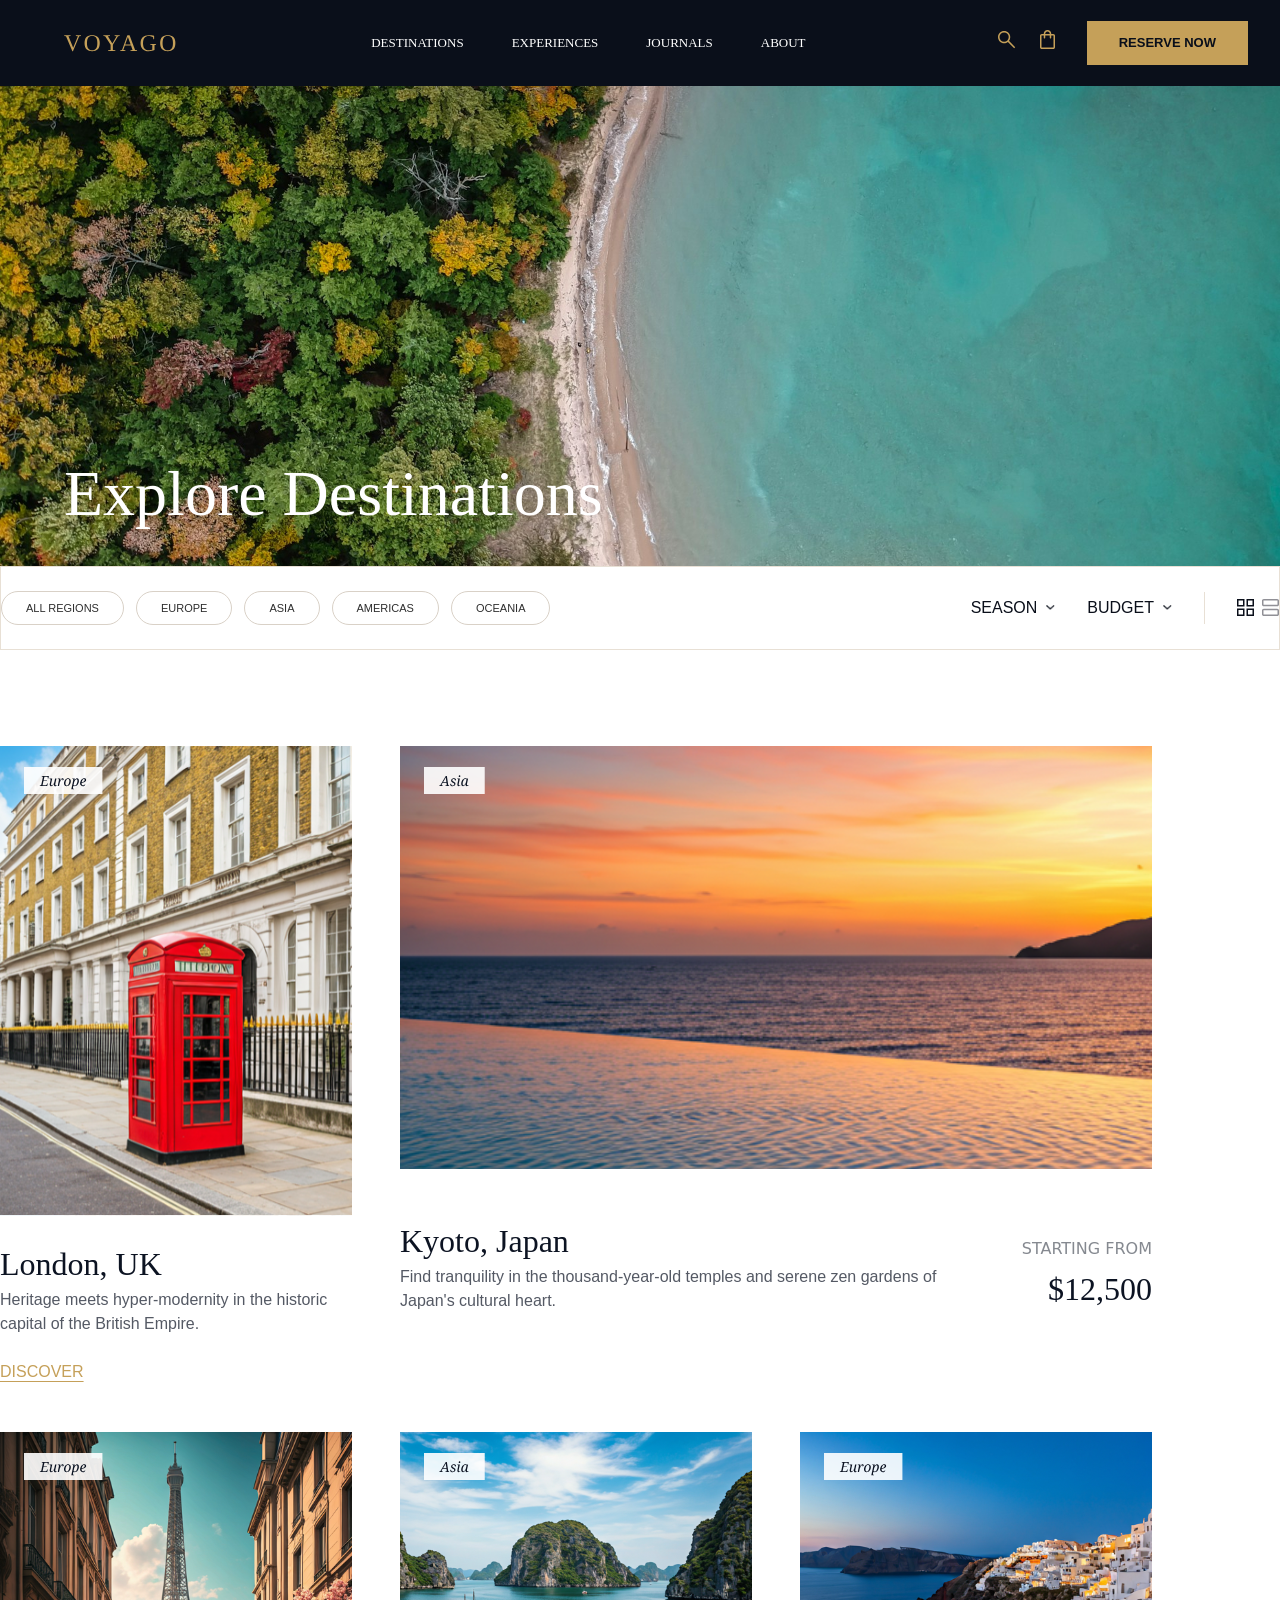
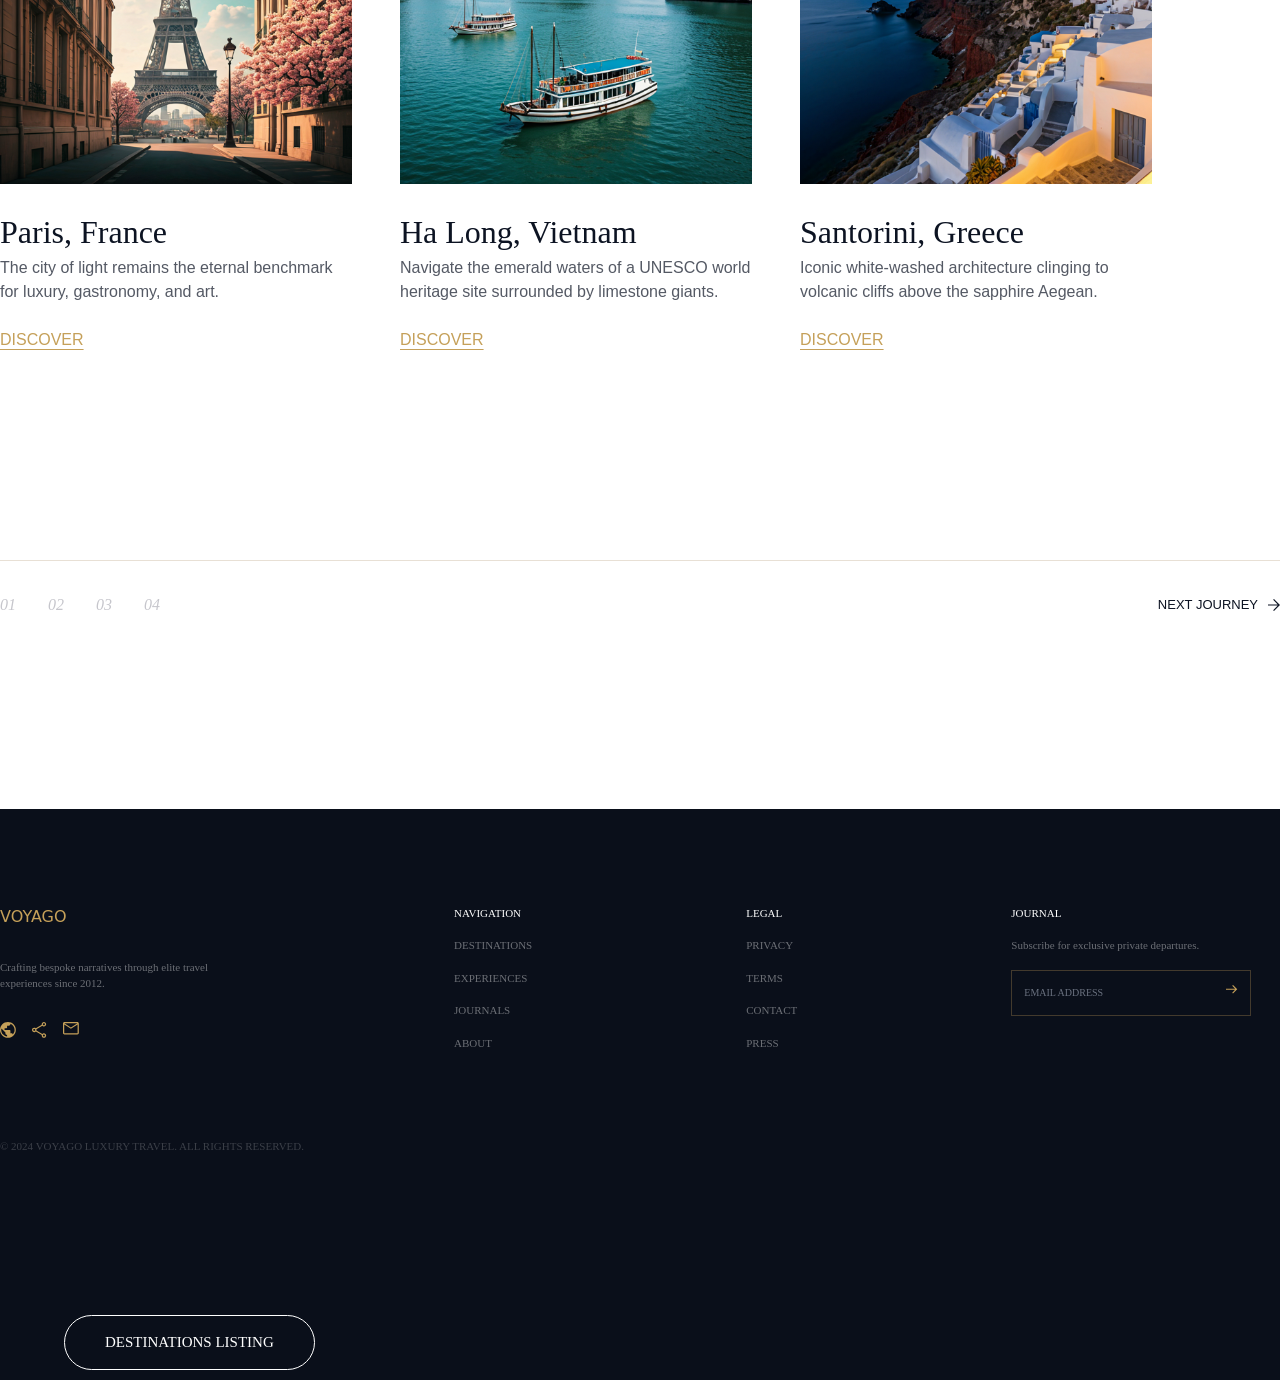
==== commit 39cc01f4: "Create header+hero section in Home page" ====
--- a/index.html
+++ b/index.html
@@ -3,7 +3,7 @@
   <head>
     <meta charset="UTF-8" />
     <meta name="viewport" content="width=device-width, initial-scale=1.0" />
-    <title>Home</title>
+    <title>DESTINATIONS LISTING</title>
     <link rel="stylesheet" href="./assets/css/output.css" />
   </head>
   <body class="bg-[#0A0F1A] text-white">
@@ -11,21 +11,34 @@
       <div class="container mx-auto flex justify-between items-center">
         <div class="logo">
           <a href="./index.html">
-            <img src="./assets/image/VOYAGO.svg" class="w-[115px] h-[32px] sm:ml-[64px]" />
+            <img
+              src="./assets/image/Destinations Listing/VOYAGO.svg"
+              class="w-[115px] h-[32px] sm:ml-[64px]"
+            />
           </a>
         </div>
         <div class="list hidden md:block">
-          <ul class="flex gap-[48px] text-[#FFFFFF] font-abhaya-libra text-[13px]">
-            <li class="hover:text-[#C5A059]  hover:underline underline-offset-4 transition">
-              <a href="#" >DESTINATIONS</a>
-            </li>
-            <li class="hover:text-[#C5A059]  hover:underline underline-offset-4 transition">
+          <ul
+            class="flex gap-[48px] text-[#FFFFFF] font-abhaya-libra text-[13px]"
+          >
+            <li
+              class="hover:text-[#C5A059] hover:underline underline-offset-4 transition"
+            >
+              <a href="#">DESTINATIONS</a>
+            </li>
+            <li
+              class="hover:text-[#C5A059] hover:underline underline-offset-4 transition"
+            >
               <a href="#">EXPERIENCES</a>
             </li>
-            <li class="hover:text-[#C5A059] hover:underline underline-offset-4 transition">
+            <li
+              class="hover:text-[#C5A059] hover:underline underline-offset-4 transition"
+            >
               <a href="#">JOURNALS</a>
             </li>
-            <li class="hover:text-[#C5A059] hover:underline underline-offset-4 transition">
+            <li
+              class="hover:text-[#C5A059] hover:underline underline-offset-4 transition"
+            >
               <a href="#">ABOUT</a>
             </li>
           </ul>
@@ -34,12 +47,12 @@
           <ul class="flex">
             <li>
               <a href="#">
-                <img class="my-[30.9px]" src="./assets/image/search.svg" />
+                <img class="my-[30.9px]" src="./assets/image/Destinations Listing/search.svg" />
               </a>
             </li>
             <li>
               <a href="#">
-                <img class="my-[30px]" src="./assets/image/margin.svg" />
+                <img class="my-[30px]" src="./assets/image/Destinations Listing/margin.svg" />
               </a>
             </li>
             <li>
@@ -58,12 +71,13 @@
     <section class="hero">
       <div class="bg-red-400 relative h-[480px] overflow-hidden">
         <img
-          src="./assets/image/medium.jpg"
-          class="w-full h-full object-cover  xs: h-[480px] w-[390px]"
-      
+          src="./assets/image/Destinations Listing/medium.jpg"
+          class="w-full h-full object-cover xs: h-[480px] w-[390px]"
         />
         <!--  class="w-full h-full object-fill  xs: h-[480px] w-[390px]" -->
-        <h1 class="absolute bottom-10 left-16 text-white text-6xl font-noto-serif text-[64px]">
+        <h1
+          class="absolute bottom-10 left-16 text-white text-6xl font-noto-serif text-[64px]"
+        >
           <!-- absolute: put text over the image 
                 bottom-10: space from bottom
                 left-16: space from left 
@@ -76,7 +90,7 @@
     <section class="bg-white border border-[#E8E0D5] h-[84px]">
       <div class="container mx-auto">
         <div class="flex items-center justify-between gap-[280px] my-[24px]">
-          <div class="flex gap-[12px] flex-wrap font-manrope text-[11px] ">
+          <div class="flex gap-[12px] flex-wrap font-manrope text-[11px]">
             <button
               class="px-[24px] py-[8px] border border-[#D9D1C7] text-[#2E2E2E] rounded-full hover:bg-[#E4C285] hover:border-[#CFC4B8] transition"
             >
@@ -107,26 +121,28 @@
           <!--round-full: full rounded corners
         border: add border
         -->
-          <div class="flex items-center justify-between gap-[32px] font-manrope font-normal text-[16px]">
+          <div
+            class="flex items-center justify-between gap-[32px] font-manrope font-normal text-[16px]"
+          >
             <div class="flex flex-wrap gap-[9px]">
               <p class="text-[#0A0F1A]">SEASON</p>
               <img
-                src="./assets/image/arrow-icons.png"
+                src="./assets/image/Destinations Listing/arrow-icons.png"
                 class="w-[9px] h-[5px] my-[9px]"
               />
             </div>
             <div class="flex gap-[9px]">
               <p class="text-[#0A0F1A]">BUDGET</p>
               <img
-                src="./assets/image/arrow-icons.png"
+                src="./assets/image/Destinations Listing/arrow-icons.png"
                 class="w-[9px] h-[5px] my-[9px]"
               />
             </div>
             <div>
-              <img src="./assets/image/Vertical Divider.svg" />
+              <img src="./assets/image/Destinations Listing/Vertical Divider.svg" />
             </div>
             <div>
-              <img src="./assets/image/Container.svg" />
+              <img src="./assets/image/Destinations Listing/Container.svg" />
             </div>
           </div>
         </div>
@@ -138,61 +154,92 @@
         <!--max-w-[1280px] mx-auto-->
         <div class="flex gap-[48px] w-[352px]">
           <div>
-            <img src="./assets/image/London.svg" class="w-[352px]" />
-            <h1 class="text-[#0C1322] font-noto-serif text-[32px]">London, UK</h1>
+            <img src="./assets/image/Destinations Listing/London.svg" class="w-[352px]" />
+            <h1 class="text-[#0C1322] font-noto-serif text-[32px]">
+              London, UK
+            </h1>
             <p class="text-[#0C1322]/70 w-[352px] font-manrope text-[16px]">
               Heritage meets hyper-modernity in the historic capital of the
               British Empire.
             </p>
-            <p class="text-[#0C1322] font-manrope text-[16px] mt-[24px] text-[#C5A059]  underline underline-offset-4 ">DISCOVER</p>
+            <p
+              class="text-[#0C1322] font-manrope text-[16px] mt-[24px] text-[#C5A059] underline underline-offset-4"
+            >
+              DISCOVER
+            </p>
           </div>
           <div>
             <div class="w-[752px]">
-              <img src="./assets/image/Kyoto.svg" class="w-full" />
+              <img src="./assets/image/Destinations Listing/Kyoto.svg" class="w-full" />
               <div class="flex justify-between items-end mt-6">
                 <div>
-                <h1 class="text-[#0C1322] font-noto-serif text-[32px]">Kyoto, Japan</h1>
-                 <p class="text-[#0C1322]/70 w-[556px] font-manrope text-[16px] ">
-                Find tranquility in the thousand-year-old temples and serene zen
-                gardens of Japan's cultural heart.
-              </p>
+                  <h1 class="text-[#0C1322] font-noto-serif text-[32px]">
+                    Kyoto, Japan
+                  </h1>
+                  <p
+                    class="text-[#0C1322]/70 w-[556px] font-manrope text-[16px]"
+                  >
+                    Find tranquility in the thousand-year-old temples and serene
+                    zen gardens of Japan's cultural heart.
+                  </p>
+                </div>
+                <div class="text-right">
+                  <p class="text-[#0C1322]/50">STARTING FROM</p>
+                  <p
+                    class="text-[#0C1322] font-noto-serif text-[32px] mt-[4px]"
+                  >
+                    $12,500
+                  </p>
+                </div>
               </div>
-              <div class="text-right">
-               <p class="text-[#0C1322]/50">STARTING FROM</p>
-               <p class="text-[#0C1322] font-noto-serif text-[32px] mt-[4px]">$12,500</p>
-              </div>
-              </div>
-            </div>
-           
+            </div>
           </div>
         </div>
         <div class="flex my-[48px] gap-[48px]">
           <div>
-            <img src="./assets/image/Paris.svg" />
-            <h1 class="text-[#0C1322] font-noto-serif text-[32px]">Paris, France</h1>
+            <img src="./assets/image/Destinations Listing/Paris.svg" />
+            <h1 class="text-[#0C1322] font-noto-serif text-[32px]">
+              Paris, France
+            </h1>
             <p class="text-[#0C1322]/70 w-[345px] font-manrope text-[16px]">
               The city of light remains the eternal benchmark for luxury,
               gastronomy, and art.
             </p>
-            <p class="text-[#0C1322] font-manrope text-[16px] mt-[24px] text-[#C5A059]  underline underline-offset-4 ">DISCOVER</p>
-          </div>
-          <div>
-            <img src="./assets/image/Ha Long.svg" />
-            <h1 class="text-[#0C1322] font-noto-serif text-[32px]">Ha Long, Vietnam</h1>
+            <p
+              class="text-[#0C1322] font-manrope text-[16px] mt-[24px] text-[#C5A059] underline underline-offset-4"
+            >
+              DISCOVER
+            </p>
+          </div>
+          <div>
+            <img src="./assets/image/Destinations Listing/Ha Long.svg" />
+            <h1 class="text-[#0C1322] font-noto-serif text-[32px]">
+              Ha Long, Vietnam
+            </h1>
             <p class="text-[#0C1322]/70 w-[352px] font-manrope text-[16px]">
               Navigate the emerald waters of a UNESCO world heritage site
               surrounded by limestone giants.
             </p>
-            <p class="text-[#0C1322] font-manrope text-[16px] mt-[24px] text-[#C5A059]  underline underline-offset-4 ">DISCOVER</p>
-          </div>
-          <div>
-            <img src="./assets/image/Santorini.svg" />
-            <h1 class="text-[#0C1322] font-noto-serif text-[32px]">Santorini, Greece</h1>
+            <p
+              class="text-[#0C1322] font-manrope text-[16px] mt-[24px] text-[#C5A059] underline underline-offset-4"
+            >
+              DISCOVER
+            </p>
+          </div>
+          <div>
+            <img src="./assets/image/Destinations Listing/Santorini.svg" />
+            <h1 class="text-[#0C1322] font-noto-serif text-[32px]">
+              Santorini, Greece
+            </h1>
             <p class="text-[#0C1322]/70 w-[326px] font-manrope text-[16px]">
               Iconic white-washed architecture clinging to volcanic cliffs above
               the sapphire Aegean.
             </p>
-            <p class="text-[#0C1322] font-manrope text-[16px] mt-[24px] text-[#C5A059]  underline underline-offset-4 ">DISCOVER</p>
+            <p
+              class="text-[#0C1322] font-manrope text-[16px] mt-[24px] text-[#C5A059] underline underline-offset-4"
+            >
+              DISCOVER
+            </p>
           </div>
         </div>
 
@@ -200,58 +247,139 @@
           <div class="border-t-1 border-[#E8E0D5]"></div>
           <div class="flex items-center justify-between">
             <div class="flex gap-[32px] py-[32px]">
-              <p class="text-[#C6C6CC] hover:text-[#0C1322] italic font-noto-serif text-[16px]">01</p>
-              <p class="text-[#C6C6CC] hover:text-[#0C1322] italic font-noto-serif text-[16px]">02</p>
-              <p class="text-[#C6C6CC] hover:text-[#0C1322] italic font-noto-serif text-[16px]">03</p>
-              <p class="text-[#C6C6CC] hover:text-[#0C1322] italic font-noto-serif text-[16px]">04</p>
+              <p
+                class="text-[#C6C6CC] hover:text-[#0C1322] italic font-noto-serif text-[16px]"
+              >
+                01
+              </p>
+              <p
+                class="text-[#C6C6CC] hover:text-[#0C1322] italic font-noto-serif text-[16px]"
+              >
+                02
+              </p>
+              <p
+                class="text-[#C6C6CC] hover:text-[#0C1322] italic font-noto-serif text-[16px]"
+              >
+                03
+              </p>
+              <p
+                class="text-[#C6C6CC] hover:text-[#0C1322] italic font-noto-serif text-[16px]"
+              >
+                04
+              </p>
             </div>
             <div class="flex gap-[10px]">
-              <p class="text-[#0C1322] font-manrope text-[13px] ">NEXT JOURNEY</p>
-              <img src="./assets/image/arrow-Pagination.svg" class="w-[12px] h-[12px] mt-[4.5px]" />
+              <p class="text-[#0C1322] font-manrope text-[13px]">
+                NEXT JOURNEY
+              </p>
+              <img
+                src="./assets/image/Destinations Listing/arrow-Pagination.svg"
+                class="w-[12px] h-[12px] mt-[4.5px]"
+              />
             </div>
           </div>
         </div>
       </div>
     </section>
     <section class="Footer">
-        <div class="container mx-auto mt-[96px] mb-[161px]">
-            <div class="flex gap-[150px]">
-            <div class="mr-[64px]">
-                <p class="text-[#C5A059]">VOYAGO</p>
-                <p class="w-[240px] py-[30px] text-[11px] text-[#FFFFFF]/40 font-abhaya-libra">Crafting bespoke narratives through elite travel
-                experiences since 2012.</p>
-                <div class="flex gap-[16px] pb-[100px]">
-                <img src="./assets/image/first-footer.svg">
-                <img src="./assets/image/shear.svg">
-                <img src="./assets/image/email.svg">
-                </div>
-            </div>
-            <div class="mr-[64px]">
-                <p class="text-[#FFFFFF] font-abhaya-libra text-[11px]">NAVIGATION</p>
-                <p class="text-[#FFFFFF]/40 font-abhaya-libra text-[11px] mt-[16px]">DESTINATIONS</p>
-                <p class="text-[#FFFFFF]/40 font-abhaya-libra text-[11px] mt-[16px]">EXPERIENCES</p>
-                <p class="text-[#FFFFFF]/40 font-abhaya-libra text-[11px] mt-[16px]">JOURNALS</p>
-                <p class="text-[#FFFFFF]/40 font-abhaya-libra text-[11px] mt-[16px]">ABOUT</p>
-            </div>
-            <div class="mr-[64px]">
-                <p class="text-[#FFFFFF] font-abhaya-libra text-[11px]">LEGAL</p>
-                <p class="text-[#FFFFFF]/40 font-abhaya-libra text-[11px] mt-[16px]">PRIVACY</p>
-                <p class="text-[#FFFFFF]/40 font-abhaya-libra text-[11px] mt-[16px]">TERMS</p>
-                <p class="text-[#FFFFFF]/40 font-abhaya-libra text-[11px] mt-[16px]">CONTACT</p>
-                <p class="text-[#FFFFFF]/40 font-abhaya-libra text-[11px] mt-[16px]">PRESS</p>
-            </div>
-            <div>
-                <p class="text-[#FFFFFF] font-abhaya-libra text-[11px]">JOURNAL</p>
-                <p class="text-[#FFFFFF]/40 font-abhaya-libra text-[11px] mt-[16px]">Subscribe for exclusive private departures.</p>
-                <button class="border border-[#C5A059]/30  px-[12px] pt-[14px] pb-[15px] flex gap-[16px] mt-[16px] w-[240px]">
-                  <p class="text-[#6B7280] text-[10px] font-abhaya-libra w-[214px] text-left">EMAIL ADDRESS</p>
-                  <img src="./assets/image/arrow-footer.svg" class="text-right">
-                </button>
-            </div>
-            </div>
-            <p class="text-[#FFFFFF]/20 font-abhaya-libra text-[11px]">© 2024 VOYAGO LUXURY TRAVEL. ALL RIGHTS RESERVED.</p>
-        </div>
-
+      <div class="container mx-auto mt-[96px] mb-[161px]">
+        <div class="flex gap-[150px]">
+          <div class="mr-[64px]">
+            <p class="text-[#C5A059]">VOYAGO</p>
+            <p
+              class="w-[240px] py-[30px] text-[11px] text-[#FFFFFF]/40 font-abhaya-libra"
+            >
+              Crafting bespoke narratives through elite travel experiences since
+              2012.
+            </p>
+            <div class="flex gap-[16px] pb-[100px]">
+              <img src="./assets/image/Destinations Listing/first-footer.svg" />
+              <img src="./assets/image/Destinations Listing/shear.svg" />
+              <img src="./assets/image/Destinations Listing/email.svg" />
+            </div>
+          </div>
+          <div class="mr-[64px]">
+            <p class="text-[#FFFFFF] font-abhaya-libra text-[11px]">
+              NAVIGATION
+            </p>
+            <p
+              class="text-[#FFFFFF]/40 font-abhaya-libra text-[11px] mt-[16px]"
+            >
+              DESTINATIONS
+            </p>
+            <p
+              class="text-[#FFFFFF]/40 font-abhaya-libra text-[11px] mt-[16px]"
+            >
+              EXPERIENCES
+            </p>
+            <p
+              class="text-[#FFFFFF]/40 font-abhaya-libra text-[11px] mt-[16px]"
+            >
+              JOURNALS
+            </p>
+            <p
+              class="text-[#FFFFFF]/40 font-abhaya-libra text-[11px] mt-[16px]"
+            >
+              ABOUT
+            </p>
+          </div>
+          <div class="mr-[64px]">
+            <p class="text-[#FFFFFF] font-abhaya-libra text-[11px]">LEGAL</p>
+            <p
+              class="text-[#FFFFFF]/40 font-abhaya-libra text-[11px] mt-[16px]"
+            >
+              PRIVACY
+            </p>
+            <p
+              class="text-[#FFFFFF]/40 font-abhaya-libra text-[11px] mt-[16px]"
+            >
+              TERMS
+            </p>
+            <p
+              class="text-[#FFFFFF]/40 font-abhaya-libra text-[11px] mt-[16px]"
+            >
+              CONTACT
+            </p>
+            <p
+              class="text-[#FFFFFF]/40 font-abhaya-libra text-[11px] mt-[16px]"
+            >
+              PRESS
+            </p>
+          </div>
+          <div>
+            <p class="text-[#FFFFFF] font-abhaya-libra text-[11px]">JOURNAL</p>
+            <p
+              class="text-[#FFFFFF]/40 font-abhaya-libra text-[11px] mt-[16px]"
+            >
+              Subscribe for exclusive private departures.
+            </p>
+            <button
+              class="border border-[#C5A059]/30 px-[12px] pt-[14px] pb-[15px] flex gap-[16px] mt-[16px] w-[240px]"
+            >
+              <p
+                class="text-[#6B7280] text-[10px] font-abhaya-libra w-[214px] text-left"
+              >
+                EMAIL ADDRESS
+              </p>
+              <img src="./assets/image/Destinations Listing/arrow-footer.svg" class="text-right" />
+            </button>
+          </div>
+        </div>
+        <p class="text-[#FFFFFF]/20 font-abhaya-libra text-[11px]">
+          © 2024 VOYAGO LUXURY TRAVEL. ALL RIGHTS RESERVED.
+        </p>
+      </div>
     </section>
   </body>
 </html>
+<ul>
+  <li>
+    <a href="./index.html">
+      <button
+        class="text-[#FFFFFF] font-abhaya-libra text-[15px] mx-[64px] rounded-full border border-[#FFFFFF] hover:text-[#E4C285] hover:border-[#CFC4B8] hover:underline transition px-[40px] py-[15px] mb-[10px]"
+      >
+        DESTINATIONS LISTING
+      </button>
+    </a>
+  </li>
+</ul>
--- a/assets/css/output.css
+++ b/assets/css/output.css
@@ -8,6 +8,7 @@
     --font-mono: ui-monospace, SFMono-Regular, Menlo, Monaco, Consolas, "Liberation Mono",
       "Courier New", monospace;
     --color-red-400: oklch(70.4% 0.191 22.216);
+    --color-black: #000;
     --color-white: #fff;
     --spacing: 0.25rem;
     --text-6xl: 3.75rem;
@@ -178,11 +179,23 @@
   .relative {
     position: relative;
   }
+  .inset-0 {
+    inset: calc(var(--spacing) * 0);
+  }
   .bottom-10 {
     bottom: calc(var(--spacing) * 10);
   }
+  .bottom-60 {
+    bottom: calc(var(--spacing) * 60);
+  }
+  .bottom-\[342px\] {
+    bottom: 342px;
+  }
   .left-16 {
     left: calc(var(--spacing) * 16);
+  }
+  .left-\[203px\] {
+    left: 203px;
   }
   .container {
     width: 100%;
@@ -202,9 +215,30 @@
       max-width: 96rem;
     }
   }
+  .mx-\[4\] {
+    margin-inline: 4;
+  }
+  .mx-\[10px\] {
+    margin-inline: 10px;
+  }
+  .mx-\[12\] {
+    margin-inline: 12;
+  }
   .mx-\[32px\] {
     margin-inline: 32px;
   }
+  .mx-\[64px\] {
+    margin-inline: 64px;
+  }
+  .mx-\[203\] {
+    margin-inline: 203;
+  }
+  .mx-\[203px\] {
+    margin-inline: 203px;
+  }
+  .mx-\[427px\] {
+    margin-inline: 427px;
+  }
   .mx-auto {
     margin-inline: auto;
   }
@@ -244,21 +278,54 @@
   .mt-\[96px\] {
     margin-top: 96px;
   }
+  .mt-\[218\] {
+    margin-top: 218;
+  }
+  .mt-\[218px\] {
+    margin-top: 218px;
+  }
   .mr-\[64px\] {
     margin-right: 64px;
   }
+  .mb-\[3\] {
+    margin-bottom: 3;
+  }
+  .mb-\[10px\] {
+    margin-bottom: 10px;
+  }
   .mb-\[161px\] {
     margin-bottom: 161px;
   }
+  .mb-\[342\] {
+    margin-bottom: 342;
+  }
+  .mb-\[342px\] {
+    margin-bottom: 342px;
+  }
+  .mb-\[343px\] {
+    margin-bottom: 343px;
+  }
   .flex {
     display: flex;
   }
   .hidden {
     display: none;
   }
+  .table {
+    display: table;
+  }
+  .h-9 {
+    height: calc(var(--spacing) * 9);
+  }
   .h-\[5px\] {
     height: 5px;
   }
+  .h-\[9\] {
+    height: 9;
+  }
+  .h-\[9px\] {
+    height: 9px;
+  }
   .h-\[12px\] {
     height: 12px;
   }
@@ -271,9 +338,57 @@
   .h-\[96px\] {
     height: 96px;
   }
+  .h-\[384\] {
+    height: 384;
+  }
+  .h-\[384px\] {
+    height: 384px;
+  }
   .h-\[480px\] {
     height: 480px;
   }
+  .h-\[800px\] {
+    height: 800px;
+  }
+  .h-\[873px\] {
+    height: 873px;
+  }
+  .h-\[900px\] {
+    height: 900px;
+  }
+  .h-\[925\] {
+    height: 925;
+  }
+  .h-\[925px\] {
+    height: 925px;
+  }
+  .h-\[945px\] {
+    height: 945px;
+  }
+  .h-\[c\] {
+    height: c;
+  }
+  .h-\[cal\] {
+    height: cal;
+  }
+  .h-\[calc\(\)\] {
+    height: calc();
+  }
+  .h-\[calc\(100\)\] {
+    height: calc(100);
+  }
+  .h-\[calc\(100vh\)\] {
+    height: calc(100vh);
+  }
+  .h-\[calc\(100vh-79\)\] {
+    height: calc(100vh - 79);
+  }
+  .h-\[calc\(100vh-79px\)\] {
+    height: calc(100vh - 79px);
+  }
+  .h-\[calc\] {
+    height: calc;
+  }
   .h-full {
     height: 100%;
   }
@@ -310,12 +425,21 @@
   .w-\[752px\] {
     width: 752px;
   }
+  .w-\[873\.75px\] {
+    width: 873.75px;
+  }
   .w-full {
     width: 100%;
   }
+  .border-collapse {
+    border-collapse: collapse;
+  }
   .transform {
     transform: var(--tw-rotate-x,) var(--tw-rotate-y,) var(--tw-rotate-z,) var(--tw-skew-x,) var(--tw-skew-y,);
   }
+  .resize {
+    resize: both;
+  }
   .flex-wrap {
     flex-wrap: wrap;
   }
@@ -343,14 +467,23 @@
   .gap-\[32px\] {
     gap: 32px;
   }
+  .gap-\[40px\] {
+    gap: 40px;
+  }
   .gap-\[48px\] {
     gap: 48px;
   }
+  .gap-\[90px\] {
+    gap: 90px;
+  }
   .gap-\[150px\] {
     gap: 150px;
   }
   .gap-\[280px\] {
     gap: 280px;
+  }
+  .gap-\[px\] {
+    gap: px;
   }
   .overflow-hidden {
     overflow: hidden;
@@ -365,25 +498,62 @@
     border-style: var(--tw-border-style);
     border-width: 1px;
   }
+  .border-t {
+    border-top-style: var(--tw-border-style);
+    border-top-width: 1px;
+  }
   .border-t-1 {
     border-top-style: var(--tw-border-style);
     border-top-width: 1px;
   }
+  .border-\[\#C5A059\] {
+    border-color: #C5A059;
+  }
   .border-\[\#C5A059\]\/30 {
     border-color: color-mix(in oklab, #C5A059 30%, transparent);
   }
+  .border-\[\#C5A059\]\/40 {
+    border-color: color-mix(in oklab, #C5A059 40%, transparent);
+  }
+  .border-\[\#C5A059\]\/80 {
+    border-color: color-mix(in oklab, #C5A059 80%, transparent);
+  }
   .border-\[\#D9D1C7\] {
     border-color: #D9D1C7;
   }
   .border-\[\#E8E0D5\] {
     border-color: #E8E0D5;
   }
+  .border-\[\#FFFFFFF\]\/80 {
+    border-color: color-mix(in oklab, #FFFFFFF 80%, transparent);
+  }
+  .border-\[\#FFFFFF\] {
+    border-color: #FFFFFF;
+  }
+  .border-\[\#FFFFFF\]\/80 {
+    border-color: color-mix(in oklab, #FFFFFF 80%, transparent);
+  }
+  .border-\[\#\] {
+    border-color: #;
+  }
+  .border-\[\#\]\/80 {
+    border-color: color-mix(in oklab, # 80%, transparent);
+  }
   .bg-\[\#0A0F1A\] {
     background-color: #0A0F1A;
   }
   .bg-\[\#C5A059\] {
     background-color: #C5A059;
   }
+  .bg-black {
+    background-color: var(--color-black);
+  }
+  .bg-black\/35 {
+    background-color: color-mix(in srgb, #000 35%, transparent);
+    @supports (color: color-mix(in lab, red, red)) {
+      background-color: color-mix(in oklab, var(--color-black) 35%, transparent);
+    }
+  }
   .bg-red-400 {
     background-color: var(--color-red-400);
   }
@@ -396,21 +566,36 @@
   .object-fill {
     object-fit: fill;
   }
+  .px-6 {
+    padding-inline: calc(var(--spacing) * 6);
+  }
   .px-\[12px\] {
     padding-inline: 12px;
   }
+  .px-\[20px\] {
+    padding-inline: 20px;
+  }
   .px-\[24px\] {
     padding-inline: 24px;
   }
+  .px-\[30px\] {
+    padding-inline: 30px;
+  }
   .px-\[32px\] {
     padding-inline: 32px;
   }
+  .px-\[40px\] {
+    padding-inline: 40px;
+  }
   .py-\[8px\] {
     padding-block: 8px;
   }
   .py-\[12px\] {
     padding-block: 12px;
   }
+  .py-\[15px\] {
+    padding-block: 15px;
+  }
   .py-\[30px\] {
     padding-block: 30px;
   }
@@ -429,11 +614,17 @@
   .pb-\[100px\] {
     padding-bottom: 100px;
   }
+  .text-center {
+    text-align: center;
+  }
   .text-left {
     text-align: left;
   }
   .text-right {
     text-align: right;
+  }
+  .align-middle {
+    vertical-align: middle;
   }
   .font-abhaya-libra {
     font-family: var(--font-abhaya-libra);
@@ -448,6 +639,9 @@
     font-size: var(--text-6xl);
     line-height: var(--tw-leading, var(--text-6xl--line-height));
   }
+  .text-\[1px\] {
+    font-size: 1px;
+  }
   .text-\[10px\] {
     font-size: 10px;
   }
@@ -457,6 +651,12 @@
   .text-\[13px\] {
     font-size: 13px;
   }
+  .text-\[14px\] {
+    font-size: 14px;
+  }
+  .text-\[15px\] {
+    font-size: 15px;
+  }
   .text-\[16px\] {
     font-size: 16px;
   }
@@ -465,6 +665,9 @@
   }
   .text-\[64px\] {
     font-size: 64px;
+  }
+  .text-\[128px\] {
+    font-size: 128px;
   }
   .font-normal {
     --tw-font-weight: var(--font-weight-normal);
@@ -507,6 +710,24 @@
   .text-\[\#FFFFFF\]\/40 {
     color: color-mix(in oklab, #FFFFFF 40%, transparent);
   }
+  .text-\[\#FFFFFF\]\/80 {
+    color: color-mix(in oklab, #FFFFFF 80%, transparent);
+  }
+  .text-\[\#FFFFF\] {
+    color: #FFFFF;
+  }
+  .text-\[\#\] {
+    color: #;
+  }
+  .text-\[3\] {
+    color: 3;
+  }
+  .text-\[14\] {
+    color: 14;
+  }
+  .text-\[px\] {
+    color: px;
+  }
   .text-white {
     color: var(--color-white);
   }
@@ -518,6 +739,10 @@
   }
   .underline-offset-4 {
     text-underline-offset: 4px;
+  }
+  .outline {
+    outline-style: var(--tw-outline-style);
+    outline-width: 1px;
   }
   .transition {
     transition-property: color, background-color, border-color, outline-color, text-decoration-color, fill, stroke, --tw-gradient-from, --tw-gradient-via, --tw-gradient-to, opacity, box-shadow, transform, translate, scale, rotate, filter, -webkit-backdrop-filter, backdrop-filter, display, content-visibility, overlay, pointer-events;
@@ -552,6 +777,20 @@
       }
     }
   }
+  .hover\:text-\[\#CFC4B8\] {
+    &:hover {
+      @media (hover: hover) {
+        color: #CFC4B8;
+      }
+    }
+  }
+  .hover\:text-\[\#E4C285\] {
+    &:hover {
+      @media (hover: hover) {
+        color: #E4C285;
+      }
+    }
+  }
   .hover\:underline {
     &:hover {
       @media (hover: hover) {
@@ -599,6 +838,11 @@
 @property --tw-font-weight {
   syntax: "*";
   inherits: false;
+}
+@property --tw-outline-style {
+  syntax: "*";
+  inherits: false;
+  initial-value: solid;
 }
 @layer properties {
   @supports ((-webkit-hyphens: none) and (not (margin-trim: inline))) or ((-moz-orient: inline) and (not (color:rgb(from red r g b)))) {
@@ -610,6 +854,7 @@
       --tw-skew-y: initial;
       --tw-border-style: solid;
       --tw-font-weight: initial;
-    }
-  }
-}
+      --tw-outline-style: solid;
+    }
+  }
+}
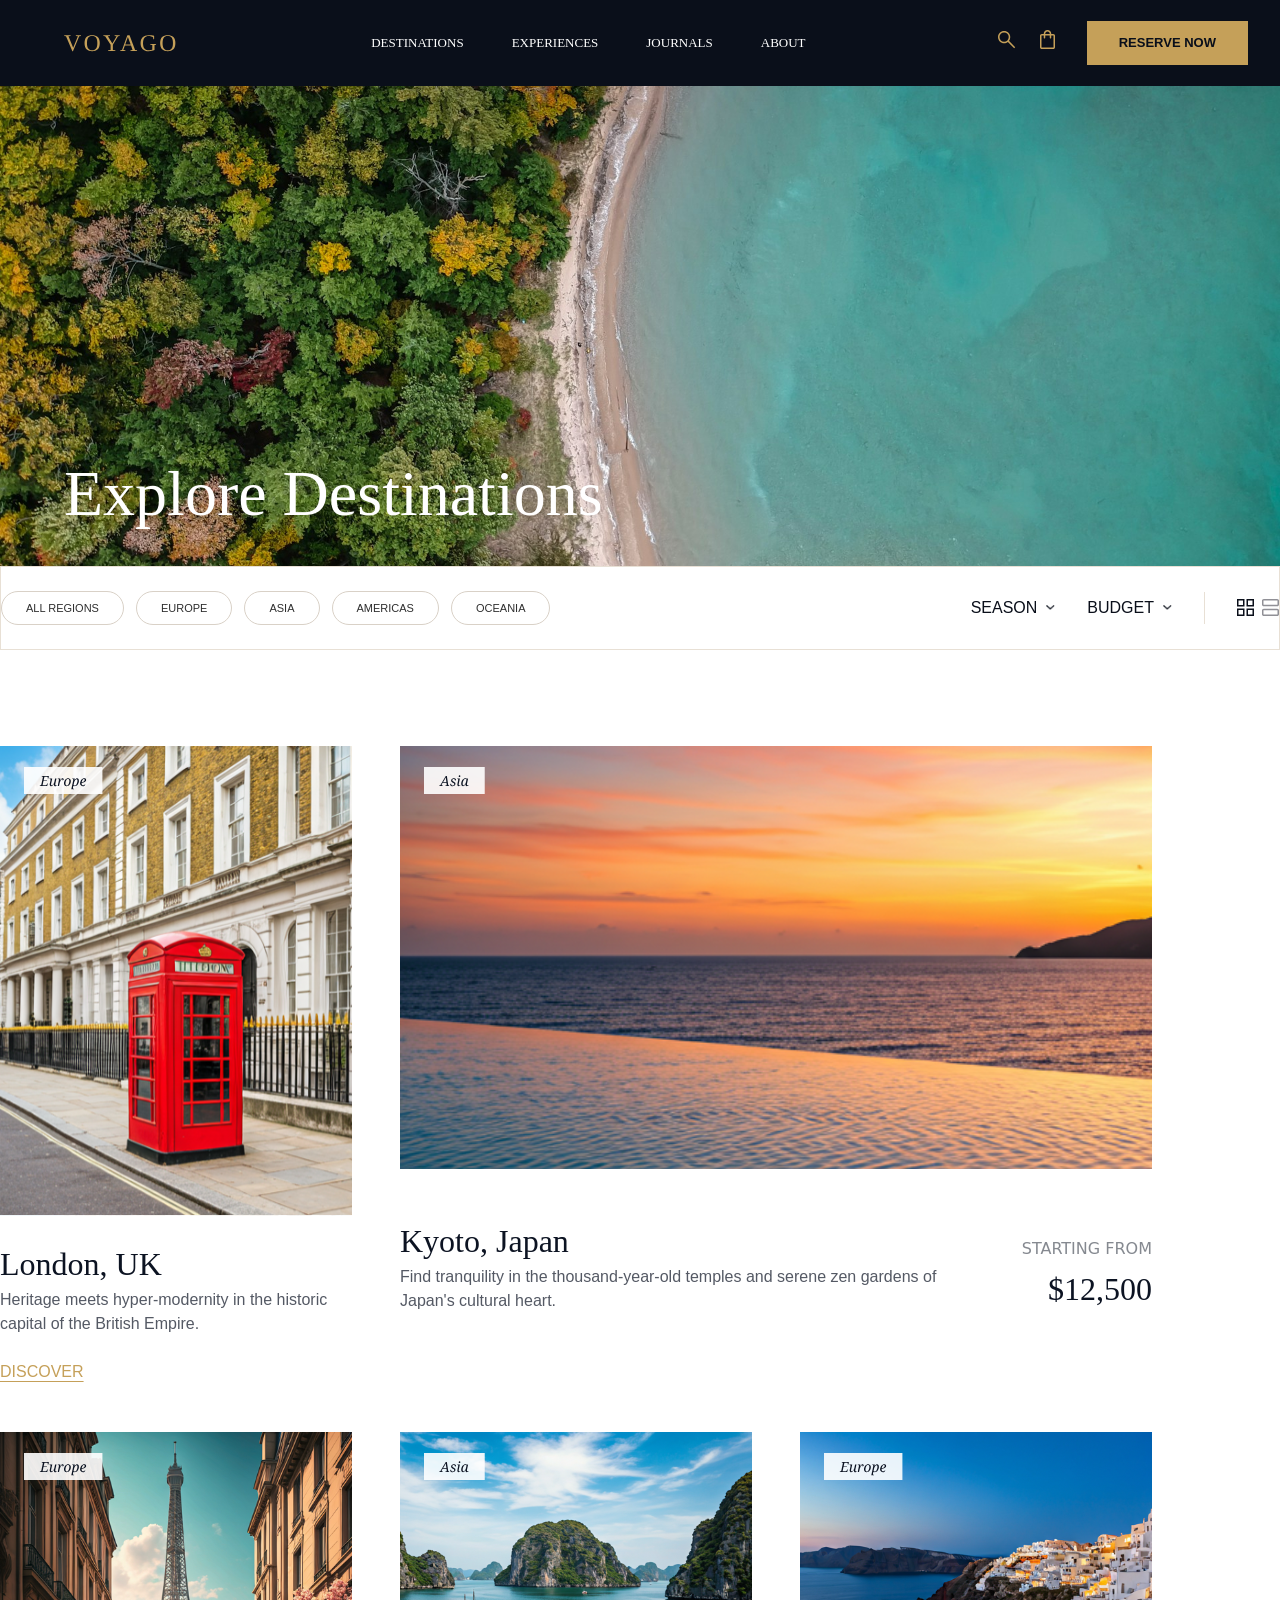
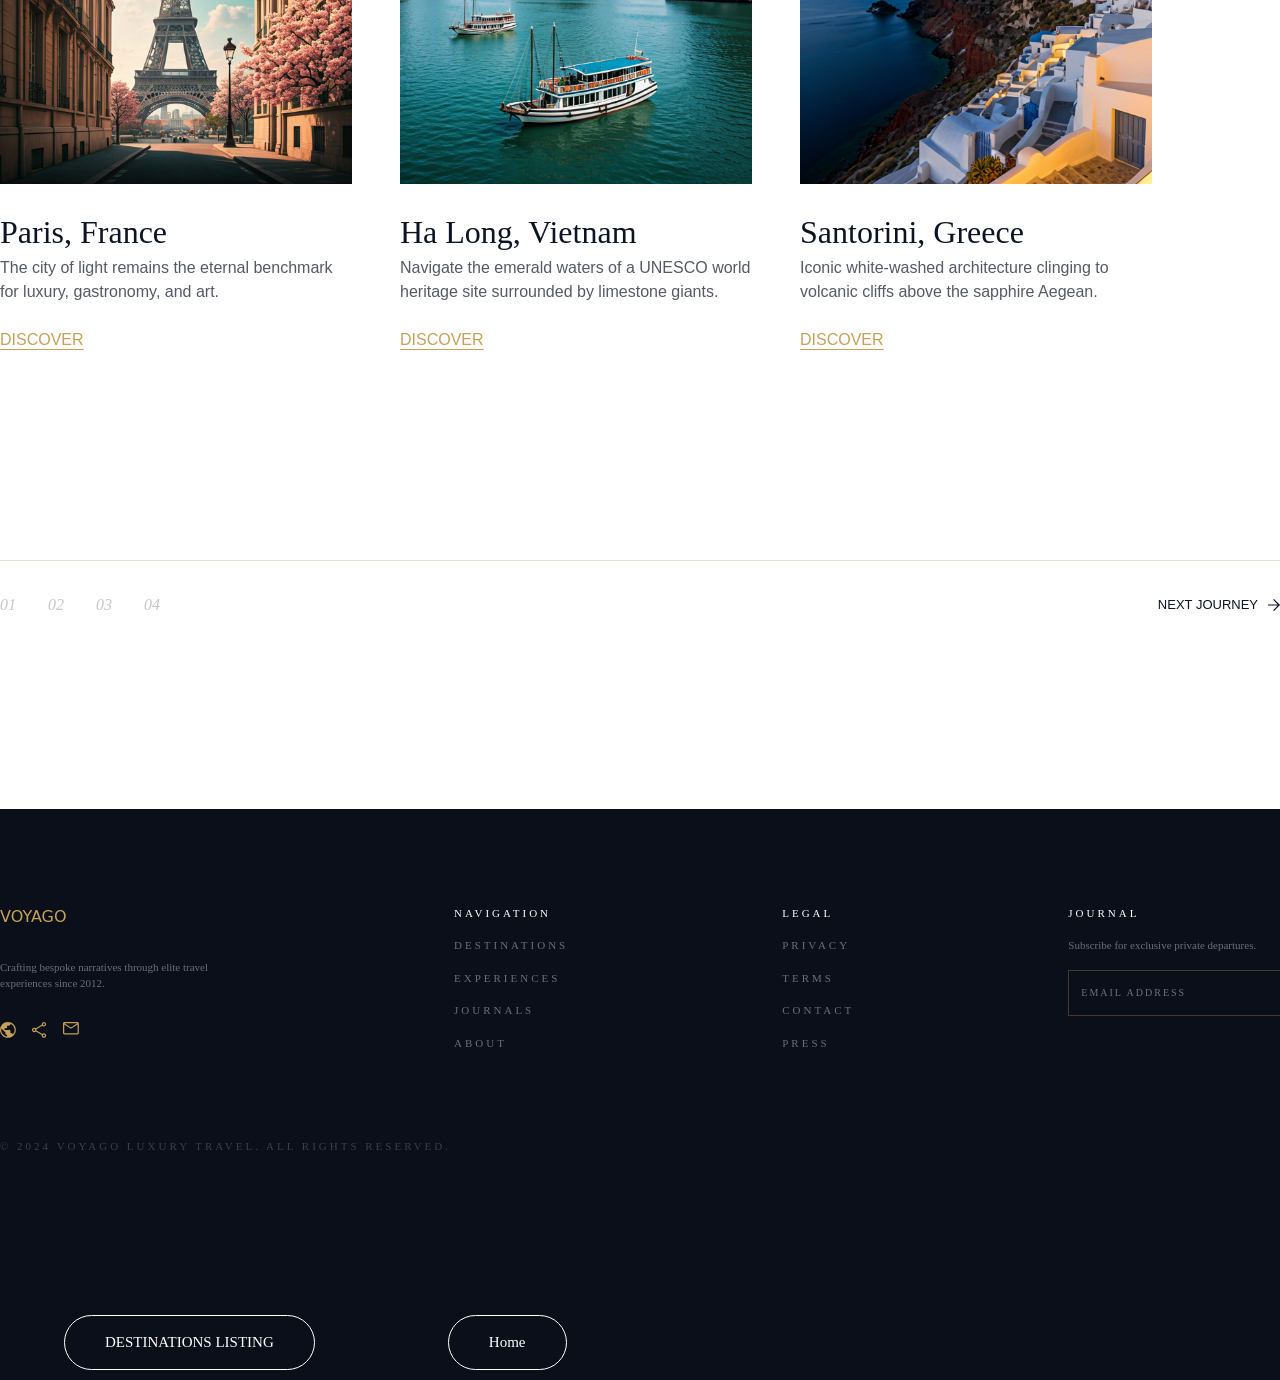
==== commit 77fcdb17: "Create Footer Section in Home Page" ====
--- a/index.html
+++ b/index.html
@@ -299,65 +299,65 @@
             </div>
           </div>
           <div class="mr-[64px]">
-            <p class="text-[#FFFFFF] font-abhaya-libra text-[11px]">
+            <p class="text-[#FFFFFF] font-abhaya-libra text-[11px] tracking-[3px]">
               NAVIGATION
             </p>
             <p
+              class="text-[#FFFFFF]/40 font-abhaya-libra text-[11px] mt-[16px] tracking-[3px]"
+            >
+              DESTINATIONS
+            </p>
+            <p
+              class="text-[#FFFFFF]/40 font-abhaya-libra text-[11px] mt-[16px] tracking-[3px]"
+            >
+              EXPERIENCES
+            </p>
+            <p
+              class="text-[#FFFFFF]/40 font-abhaya-libra text-[11px] mt-[16px] tracking-[3px]"
+            >
+              JOURNALS
+            </p>
+            <p
+              class="text-[#FFFFFF]/40 font-abhaya-libra text-[11px] mt-[16px] tracking-[3px]"
+            >
+              ABOUT
+            </p>
+          </div>
+          <div class="mr-[64px]">
+            <p class="text-[#FFFFFF] font-abhaya-libra text-[11px] tracking-[3px]">LEGAL</p>
+            <p
+              class="text-[#FFFFFF]/40 font-abhaya-libra text-[11px] mt-[16px] tracking-[3px]"
+            >
+              PRIVACY
+            </p>
+            <p
+              class="text-[#FFFFFF]/40 font-abhaya-libra text-[11px] mt-[16px] tracking-[3px]"
+            >
+              TERMS
+            </p>
+            <p
+              class="text-[#FFFFFF]/40 font-abhaya-libra text-[11px] mt-[16px] tracking-[3px]"
+            >
+              CONTACT
+            </p>
+            <p
+              class="text-[#FFFFFF]/40 font-abhaya-libra text-[11px] mt-[16px] tracking-[3px]"
+            >
+              PRESS
+            </p>
+          </div>
+          <div>
+            <p class="text-[#FFFFFF] font-abhaya-libra text-[11px] tracking-[3px]">JOURNAL</p>
+            <p
               class="text-[#FFFFFF]/40 font-abhaya-libra text-[11px] mt-[16px]"
             >
-              DESTINATIONS
-            </p>
-            <p
-              class="text-[#FFFFFF]/40 font-abhaya-libra text-[11px] mt-[16px]"
-            >
-              EXPERIENCES
-            </p>
-            <p
-              class="text-[#FFFFFF]/40 font-abhaya-libra text-[11px] mt-[16px]"
-            >
-              JOURNALS
-            </p>
-            <p
-              class="text-[#FFFFFF]/40 font-abhaya-libra text-[11px] mt-[16px]"
-            >
-              ABOUT
-            </p>
-          </div>
-          <div class="mr-[64px]">
-            <p class="text-[#FFFFFF] font-abhaya-libra text-[11px]">LEGAL</p>
-            <p
-              class="text-[#FFFFFF]/40 font-abhaya-libra text-[11px] mt-[16px]"
-            >
-              PRIVACY
-            </p>
-            <p
-              class="text-[#FFFFFF]/40 font-abhaya-libra text-[11px] mt-[16px]"
-            >
-              TERMS
-            </p>
-            <p
-              class="text-[#FFFFFF]/40 font-abhaya-libra text-[11px] mt-[16px]"
-            >
-              CONTACT
-            </p>
-            <p
-              class="text-[#FFFFFF]/40 font-abhaya-libra text-[11px] mt-[16px]"
-            >
-              PRESS
-            </p>
-          </div>
-          <div>
-            <p class="text-[#FFFFFF] font-abhaya-libra text-[11px]">JOURNAL</p>
-            <p
-              class="text-[#FFFFFF]/40 font-abhaya-libra text-[11px] mt-[16px]"
-            >
               Subscribe for exclusive private departures.
             </p>
             <button
               class="border border-[#C5A059]/30 px-[12px] pt-[14px] pb-[15px] flex gap-[16px] mt-[16px] w-[240px]"
             >
               <p
-                class="text-[#6B7280] text-[10px] font-abhaya-libra w-[214px] text-left"
+                class="text-[#6B7280] text-[10px] font-abhaya-libra w-[214px] text-left tracking-[2px]"
               >
                 EMAIL ADDRESS
               </p>
@@ -365,7 +365,7 @@
             </button>
           </div>
         </div>
-        <p class="text-[#FFFFFF]/20 font-abhaya-libra text-[11px]">
+        <p class="text-[#FFFFFF]/20 font-abhaya-libra text-[11px] tracking-[3px]">
           © 2024 VOYAGO LUXURY TRAVEL. ALL RIGHTS RESERVED.
         </p>
       </div>
@@ -380,6 +380,15 @@
       >
         DESTINATIONS LISTING
       </button>
+
+    </a>
+    <a href="./home.html">
+      <button
+        class="text-[#FFFFFF] font-abhaya-libra text-[15px] mx-[64px] rounded-full border border-[#FFFFFF] hover:text-[#E4C285] hover:border-[#CFC4B8] hover:underline transition px-[40px] py-[15px] mb-[10px]"
+      >
+        Home
+      </button>
+      
     </a>
   </li>
 </ul>
--- a/assets/css/output.css
+++ b/assets/css/output.css
@@ -182,20 +182,20 @@
   .inset-0 {
     inset: calc(var(--spacing) * 0);
   }
+  .top-\[24px\] {
+    top: 24px;
+  }
   .bottom-10 {
     bottom: calc(var(--spacing) * 10);
   }
-  .bottom-60 {
-    bottom: calc(var(--spacing) * 60);
-  }
-  .bottom-\[342px\] {
-    bottom: 342px;
+  .left-10 {
+    left: calc(var(--spacing) * 10);
   }
   .left-16 {
     left: calc(var(--spacing) * 16);
   }
-  .left-\[203px\] {
-    left: 203px;
+  .left-\[24px\] {
+    left: 24px;
   }
   .container {
     width: 100%;
@@ -215,29 +215,17 @@
       max-width: 96rem;
     }
   }
-  .mx-\[4\] {
-    margin-inline: 4;
-  }
-  .mx-\[10px\] {
-    margin-inline: 10px;
-  }
-  .mx-\[12\] {
-    margin-inline: 12;
-  }
   .mx-\[32px\] {
     margin-inline: 32px;
   }
   .mx-\[64px\] {
     margin-inline: 64px;
   }
-  .mx-\[203\] {
-    margin-inline: 203;
-  }
-  .mx-\[203px\] {
-    margin-inline: 203px;
-  }
-  .mx-\[427px\] {
-    margin-inline: 427px;
+  .mx-\[295px\] {
+    margin-inline: 295px;
+  }
+  .mx-\[573px\] {
+    margin-inline: 573px;
   }
   .mx-auto {
     margin-inline: auto;
@@ -260,50 +248,176 @@
   .my-\[48px\] {
     margin-block: 48px;
   }
+  .mt-2 {
+    margin-top: calc(var(--spacing) * 2);
+  }
   .mt-6 {
     margin-top: calc(var(--spacing) * 6);
   }
+  .mt-\[2\] {
+    margin-top: 2;
+  }
   .mt-\[4\.5px\] {
     margin-top: 4.5px;
   }
   .mt-\[4px\] {
     margin-top: 4px;
   }
+  .mt-\[8px\] {
+    margin-top: 8px;
+  }
+  .mt-\[12px\] {
+    margin-top: 12px;
+  }
+  .mt-\[16p\] {
+    margin-top: 16p;
+  }
   .mt-\[16px\] {
     margin-top: 16px;
   }
   .mt-\[24px\] {
     margin-top: 24px;
   }
+  .mt-\[26px\] {
+    margin-top: 26px;
+  }
+  .mt-\[31\.8px\] {
+    margin-top: 31.8px;
+  }
+  .mt-\[32px\] {
+    margin-top: 32px;
+  }
+  .mt-\[48\.5px\] {
+    margin-top: 48.5px;
+  }
+  .mt-\[48px\] {
+    margin-top: 48px;
+  }
+  .mt-\[54px\] {
+    margin-top: 54px;
+  }
+  .mt-\[64px\] {
+    margin-top: 64px;
+  }
   .mt-\[96px\] {
     margin-top: 96px;
   }
-  .mt-\[218\] {
-    margin-top: 218;
-  }
   .mt-\[218px\] {
     margin-top: 218px;
   }
+  .mt-\[233px\] {
+    margin-top: 233px;
+  }
+  .mr-\[5px\] {
+    margin-right: 5px;
+  }
+  .mr-\[15\.65px\] {
+    margin-right: 15.65px;
+  }
+  .mr-\[15px\] {
+    margin-right: 15px;
+  }
+  .mr-\[24\.11px\] {
+    margin-right: 24.11px;
+  }
+  .mr-\[24\.31px\] {
+    margin-right: 24.31px;
+  }
+  .mr-\[32\.02px\] {
+    margin-right: 32.02px;
+  }
+  .mr-\[33\.28px\] {
+    margin-right: 33.28px;
+  }
+  .mr-\[41\.58px\] {
+    margin-right: 41.58px;
+  }
+  .mr-\[42px\] {
+    margin-right: 42px;
+  }
+  .mr-\[48\.51px\] {
+    margin-right: 48.51px;
+  }
   .mr-\[64px\] {
     margin-right: 64px;
   }
-  .mb-\[3\] {
-    margin-bottom: 3;
+  .mr-\[84\.51px\] {
+    margin-right: 84.51px;
+  }
+  .mr-\[109\.31px\] {
+    margin-right: 109.31px;
   }
   .mb-\[10px\] {
     margin-bottom: 10px;
   }
+  .mb-\[16px\] {
+    margin-bottom: 16px;
+  }
+  .mb-\[64px\] {
+    margin-bottom: 64px;
+  }
   .mb-\[161px\] {
     margin-bottom: 161px;
   }
-  .mb-\[342\] {
-    margin-bottom: 342;
-  }
-  .mb-\[342px\] {
-    margin-bottom: 342px;
-  }
-  .mb-\[343px\] {
-    margin-bottom: 343px;
+  .mb-\[298px\] {
+    margin-bottom: 298px;
+  }
+  .ml-\[2\] {
+    margin-left: 2;
+  }
+  .ml-\[16px\] {
+    margin-left: 16px;
+  }
+  .ml-\[24px\] {
+    margin-left: 24px;
+  }
+  .ml-\[37px\] {
+    margin-left: 37px;
+  }
+  .ml-\[47\.66px\] {
+    margin-left: 47.66px;
+  }
+  .ml-\[56\.px\] {
+    margin-left: 56.px;
+  }
+  .ml-\[64\.01px\] {
+    margin-left: 64.01px;
+  }
+  .ml-\[64px\] {
+    margin-left: 64px;
+  }
+  .ml-\[65\.28px\] {
+    margin-left: 65.28px;
+  }
+  .ml-\[65\.px\] {
+    margin-left: 65.px;
+  }
+  .ml-\[73\.50px\] {
+    margin-left: 73.50px;
+  }
+  .ml-\[73\.58px\] {
+    margin-left: 73.58px;
+  }
+  .ml-\[80\.51px\] {
+    margin-left: 80.51px;
+  }
+  .ml-\[107\.11px\] {
+    margin-left: 107.11px;
+  }
+  .ml-\[109\.31px\] {
+    margin-left: 109.31px;
+  }
+  .ml-\[187px\] {
+    margin-left: 187px;
+  }
+  .ml-\[483px\] {
+    margin-left: 483px;
+  }
+  .ml-\[574px\] {
+    margin-left: 574px;
+  }
+  .ml-\[px\] {
+    margin-left: px;
   }
   .flex {
     display: flex;
@@ -314,81 +428,48 @@
   .table {
     display: table;
   }
-  .h-9 {
-    height: calc(var(--spacing) * 9);
-  }
   .h-\[5px\] {
     height: 5px;
   }
-  .h-\[9\] {
-    height: 9;
-  }
-  .h-\[9px\] {
-    height: 9px;
-  }
   .h-\[12px\] {
     height: 12px;
   }
+  .h-\[24px\] {
+    height: 24px;
+  }
   .h-\[32px\] {
     height: 32px;
   }
+  .h-\[48px\] {
+    height: 48px;
+  }
+  .h-\[49\] {
+    height: 49;
+  }
+  .h-\[49px\] {
+    height: 49px;
+  }
+  .h-\[64px\] {
+    height: 64px;
+  }
   .h-\[84px\] {
     height: 84px;
   }
   .h-\[96px\] {
     height: 96px;
   }
-  .h-\[384\] {
-    height: 384;
-  }
-  .h-\[384px\] {
-    height: 384px;
+  .h-\[434px\] {
+    height: 434px;
   }
   .h-\[480px\] {
     height: 480px;
   }
-  .h-\[800px\] {
-    height: 800px;
-  }
-  .h-\[873px\] {
-    height: 873px;
-  }
-  .h-\[900px\] {
-    height: 900px;
-  }
-  .h-\[925\] {
-    height: 925;
-  }
-  .h-\[925px\] {
-    height: 925px;
+  .h-\[493\.7px\] {
+    height: 493.7px;
   }
   .h-\[945px\] {
     height: 945px;
   }
-  .h-\[c\] {
-    height: c;
-  }
-  .h-\[cal\] {
-    height: cal;
-  }
-  .h-\[calc\(\)\] {
-    height: calc();
-  }
-  .h-\[calc\(100\)\] {
-    height: calc(100);
-  }
-  .h-\[calc\(100vh\)\] {
-    height: calc(100vh);
-  }
-  .h-\[calc\(100vh-79\)\] {
-    height: calc(100vh - 79);
-  }
-  .h-\[calc\(100vh-79px\)\] {
-    height: calc(100vh - 79px);
-  }
-  .h-\[calc\] {
-    height: calc;
-  }
   .h-full {
     height: 100%;
   }
@@ -398,9 +479,15 @@
   .w-\[12px\] {
     width: 12px;
   }
+  .w-\[64px\] {
+    width: 64px;
+  }
   .w-\[115px\] {
     width: 115px;
   }
+  .w-\[213px\] {
+    width: 213px;
+  }
   .w-\[214px\] {
     width: 214px;
   }
@@ -413,21 +500,57 @@
   .w-\[345px\] {
     width: 345px;
   }
+  .w-\[350px\] {
+    width: 350px;
+  }
   .w-\[352px\] {
     width: 352px;
   }
+  .w-\[362\.66px\] {
+    width: 362.66px;
+  }
+  .w-\[364px\] {
+    width: 364px;
+  }
   .w-\[390px\] {
     width: 390px;
   }
+  .w-\[522px\] {
+    width: 522px;
+  }
+  .w-\[544px\] {
+    width: 544px;
+  }
+  .w-\[552px\] {
+    width: 552px;
+  }
   .w-\[556px\] {
     width: 556px;
   }
+  .w-\[672px\] {
+    width: 672px;
+  }
   .w-\[752px\] {
     width: 752px;
   }
+  .w-\[757\.33px\] {
+    width: 757.33px;
+  }
   .w-\[873\.75px\] {
     width: 873.75px;
   }
+  .w-\[896px\] {
+    width: 896px;
+  }
+  .w-\[905px\] {
+    width: 905px;
+  }
+  .w-\[938px\] {
+    width: 938px;
+  }
+  .w-\[1152px\] {
+    width: 1152px;
+  }
   .w-full {
     width: 100%;
   }
@@ -452,6 +575,9 @@
   .justify-between {
     justify-content: space-between;
   }
+  .justify-end {
+    justify-content: flex-end;
+  }
   .gap-\[9px\] {
     gap: 9px;
   }
@@ -467,23 +593,23 @@
   .gap-\[32px\] {
     gap: 32px;
   }
-  .gap-\[40px\] {
-    gap: 40px;
-  }
   .gap-\[48px\] {
     gap: 48px;
   }
-  .gap-\[90px\] {
-    gap: 90px;
+  .gap-\[50px\] {
+    gap: 50px;
+  }
+  .gap-\[64px\] {
+    gap: 64px;
+  }
+  .gap-\[100px\] {
+    gap: 100px;
   }
   .gap-\[150px\] {
     gap: 150px;
   }
   .gap-\[280px\] {
     gap: 280px;
-  }
-  .gap-\[px\] {
-    gap: px;
   }
   .overflow-hidden {
     overflow: hidden;
@@ -506,38 +632,39 @@
     border-top-style: var(--tw-border-style);
     border-top-width: 1px;
   }
+  .border-l {
+    border-left-style: var(--tw-border-style);
+    border-left-width: 1px;
+  }
+  .border-\[\#\#C5A059\] {
+    border-color: ##C5A059;
+  }
   .border-\[\#C5A059\] {
     border-color: #C5A059;
   }
+  .border-\[\#C5A059\]\/20 {
+    border-color: color-mix(in oklab, #C5A059 20%, transparent);
+  }
   .border-\[\#C5A059\]\/30 {
     border-color: color-mix(in oklab, #C5A059 30%, transparent);
   }
-  .border-\[\#C5A059\]\/40 {
-    border-color: color-mix(in oklab, #C5A059 40%, transparent);
-  }
-  .border-\[\#C5A059\]\/80 {
-    border-color: color-mix(in oklab, #C5A059 80%, transparent);
-  }
   .border-\[\#D9D1C7\] {
     border-color: #D9D1C7;
   }
   .border-\[\#E8E0D5\] {
     border-color: #E8E0D5;
   }
-  .border-\[\#FFFFFFF\]\/80 {
-    border-color: color-mix(in oklab, #FFFFFFF 80%, transparent);
-  }
   .border-\[\#FFFFFF\] {
     border-color: #FFFFFF;
   }
-  .border-\[\#FFFFFF\]\/80 {
-    border-color: color-mix(in oklab, #FFFFFF 80%, transparent);
-  }
   .border-\[\#\] {
     border-color: #;
   }
-  .border-\[\#\]\/80 {
-    border-color: color-mix(in oklab, # 80%, transparent);
+  .bg-\[\#\#C5A059\] {
+    background-color: ##C5A059;
+  }
+  .bg-\[\#\#C5A059\]\/20 {
+    background-color: color-mix(in oklab, ##C5A059 20%, transparent);
   }
   .bg-\[\#0A0F1A\] {
     background-color: #0A0F1A;
@@ -545,13 +672,34 @@
   .bg-\[\#C5A059\] {
     background-color: #C5A059;
   }
+  .bg-\[\#C5A059\]\/20 {
+    background-color: color-mix(in oklab, #C5A059 20%, transparent);
+  }
+  .bg-\[\#F2EDE4\] {
+    background-color: #F2EDE4;
+  }
+  .bg-\[\#FAFAF7\] {
+    background-color: #FAFAF7;
+  }
+  .bg-\[\#FFFFFF\] {
+    background-color: #FFFFFF;
+  }
+  .bg-\[\#FFFFFF\]\/5 {
+    background-color: color-mix(in oklab, #FFFFFF 5%, transparent);
+  }
+  .bg-\[\#FFFFF\] {
+    background-color: #FFFFF;
+  }
+  .bg-\[\#\] {
+    background-color: #;
+  }
   .bg-black {
     background-color: var(--color-black);
   }
-  .bg-black\/35 {
-    background-color: color-mix(in srgb, #000 35%, transparent);
+  .bg-black\/20 {
+    background-color: color-mix(in srgb, #000 20%, transparent);
     @supports (color: color-mix(in lab, red, red)) {
-      background-color: color-mix(in oklab, var(--color-black) 35%, transparent);
+      background-color: color-mix(in oklab, var(--color-black) 20%, transparent);
     }
   }
   .bg-red-400 {
@@ -572,21 +720,18 @@
   .px-\[12px\] {
     padding-inline: 12px;
   }
-  .px-\[20px\] {
-    padding-inline: 20px;
-  }
   .px-\[24px\] {
     padding-inline: 24px;
   }
-  .px-\[30px\] {
-    padding-inline: 30px;
-  }
   .px-\[32px\] {
     padding-inline: 32px;
   }
   .px-\[40px\] {
     padding-inline: 40px;
   }
+  .px-\[48px\] {
+    padding-inline: 48px;
+  }
   .py-\[8px\] {
     padding-block: 8px;
   }
@@ -596,24 +741,48 @@
   .py-\[15px\] {
     padding-block: 15px;
   }
+  .py-\[20px\] {
+    padding-block: 20px;
+  }
   .py-\[30px\] {
     padding-block: 30px;
   }
   .py-\[32px\] {
     padding-block: 32px;
   }
+  .py-\[96px\] {
+    padding-block: 96px;
+  }
   .py-\[160px\] {
     padding-block: 160px;
   }
   .pt-\[14px\] {
     padding-top: 14px;
   }
+  .pt-\[16px\] {
+    padding-top: 16px;
+  }
+  .pt-\[47px\] {
+    padding-top: 47px;
+  }
+  .pt-\[96px\] {
+    padding-top: 96px;
+  }
   .pb-\[15px\] {
     padding-bottom: 15px;
   }
+  .pb-\[32px\] {
+    padding-bottom: 32px;
+  }
+  .pb-\[48px\] {
+    padding-bottom: 48px;
+  }
   .pb-\[100px\] {
     padding-bottom: 100px;
   }
+  .pb-\[160px\] {
+    padding-bottom: 160px;
+  }
   .text-center {
     text-align: center;
   }
@@ -622,9 +791,6 @@
   }
   .text-right {
     text-align: right;
-  }
-  .align-middle {
-    vertical-align: middle;
   }
   .font-abhaya-libra {
     font-family: var(--font-abhaya-libra);
@@ -639,9 +805,6 @@
     font-size: var(--text-6xl);
     line-height: var(--tw-leading, var(--text-6xl--line-height));
   }
-  .text-\[1px\] {
-    font-size: 1px;
-  }
   .text-\[10px\] {
     font-size: 10px;
   }
@@ -660,14 +823,36 @@
   .text-\[16px\] {
     font-size: 16px;
   }
+  .text-\[20px\] {
+    font-size: 20px;
+  }
+  .text-\[24\.31px\] {
+    font-size: 24.31px;
+  }
+  .text-\[30px\] {
+    font-size: 30px;
+  }
   .text-\[32px\] {
     font-size: 32px;
   }
+  .text-\[40px\] {
+    font-size: 40px;
+  }
+  .text-\[48px\] {
+    font-size: 48px;
+  }
+  .text-\[56px\] {
+    font-size: 56px;
+  }
   .text-\[64px\] {
     font-size: 64px;
   }
   .text-\[128px\] {
     font-size: 128px;
+  }
+  .leading-none {
+    --tw-leading: 1;
+    line-height: 1;
   }
   .font-normal {
     --tw-font-weight: var(--font-weight-normal);
@@ -677,6 +862,18 @@
     --tw-font-weight: var(--font-weight-semibold);
     font-weight: var(--font-weight-semibold);
   }
+  .tracking-\[2px\] {
+    --tw-tracking: 2px;
+    letter-spacing: 2px;
+  }
+  .tracking-\[3px\] {
+    --tw-tracking: 3px;
+    letter-spacing: 3px;
+  }
+  .tracking-\[4px\] {
+    --tw-tracking: 4px;
+    letter-spacing: 4px;
+  }
   .text-\[\#0A0F1A\] {
     color: #0A0F1A;
   }
@@ -701,32 +898,44 @@
   .text-\[\#C6C6CC\] {
     color: #C6C6CC;
   }
+  .text-\[\#DCE2F7\] {
+    color: #DCE2F7;
+  }
   .text-\[\#FFFFFF\] {
     color: #FFFFFF;
   }
+  .text-\[\#FFFFFF\]\/5 {
+    color: color-mix(in oklab, #FFFFFF 5%, transparent);
+  }
   .text-\[\#FFFFFF\]\/20 {
     color: color-mix(in oklab, #FFFFFF 20%, transparent);
   }
   .text-\[\#FFFFFF\]\/40 {
     color: color-mix(in oklab, #FFFFFF 40%, transparent);
   }
+  .text-\[\#FFFFFF\]\/60 {
+    color: color-mix(in oklab, #FFFFFF 60%, transparent);
+  }
   .text-\[\#FFFFFF\]\/80 {
     color: color-mix(in oklab, #FFFFFF 80%, transparent);
   }
-  .text-\[\#FFFFF\] {
-    color: #FFFFF;
+  .text-\[\#FFFFFF\]\/90 {
+    color: color-mix(in oklab, #FFFFFF 90%, transparent);
   }
   .text-\[\#\] {
     color: #;
   }
-  .text-\[3\] {
-    color: 3;
+  .text-\[4\.px\] {
+    color: 4.px;
+  }
+  .text-\[5\] {
+    color: 5;
   }
   .text-\[14\] {
     color: 14;
   }
-  .text-\[px\] {
-    color: px;
+  .text-\[40\] {
+    color: 40;
   }
   .text-white {
     color: var(--color-white);
@@ -737,8 +946,23 @@
   .underline {
     text-decoration-line: underline;
   }
+  .decoration-\[\#C5A059\] {
+    text-decoration-color: #C5A059;
+  }
+  .underline-offset-1 {
+    text-underline-offset: 1px;
+  }
   .underline-offset-4 {
     text-underline-offset: 4px;
+  }
+  .underline-offset-8 {
+    text-underline-offset: 8px;
+  }
+  .underline-offset-\[6px\] {
+    text-underline-offset: 6px;
+  }
+  .underline-offset-\[64px\] {
+    text-underline-offset: 64px;
   }
   .outline {
     outline-style: var(--tw-outline-style);
@@ -777,13 +1001,6 @@
       }
     }
   }
-  .hover\:text-\[\#CFC4B8\] {
-    &:hover {
-      @media (hover: hover) {
-        color: #CFC4B8;
-      }
-    }
-  }
   .hover\:text-\[\#E4C285\] {
     &:hover {
       @media (hover: hover) {
@@ -835,7 +1052,15 @@
   inherits: false;
   initial-value: solid;
 }
+@property --tw-leading {
+  syntax: "*";
+  inherits: false;
+}
 @property --tw-font-weight {
+  syntax: "*";
+  inherits: false;
+}
+@property --tw-tracking {
   syntax: "*";
   inherits: false;
 }
@@ -853,7 +1078,9 @@
       --tw-skew-x: initial;
       --tw-skew-y: initial;
       --tw-border-style: solid;
+      --tw-leading: initial;
       --tw-font-weight: initial;
+      --tw-tracking: initial;
       --tw-outline-style: solid;
     }
   }
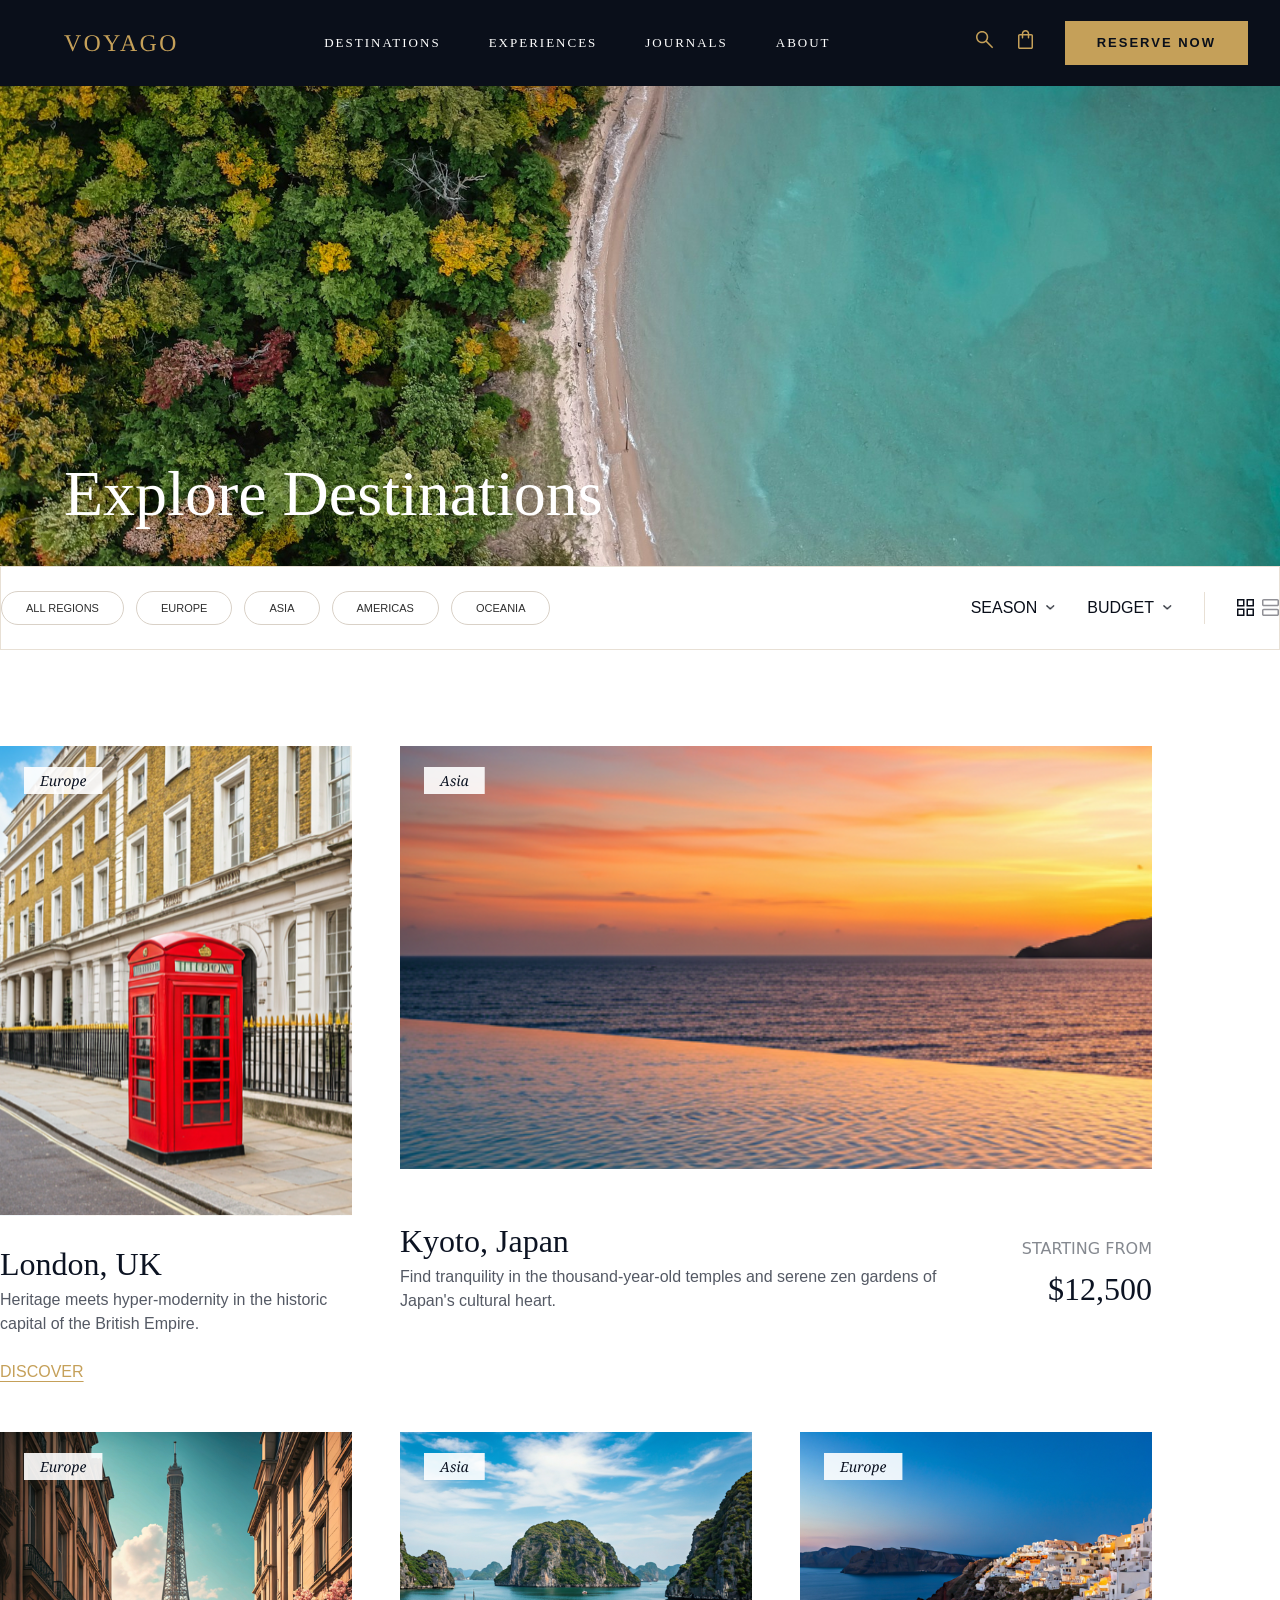
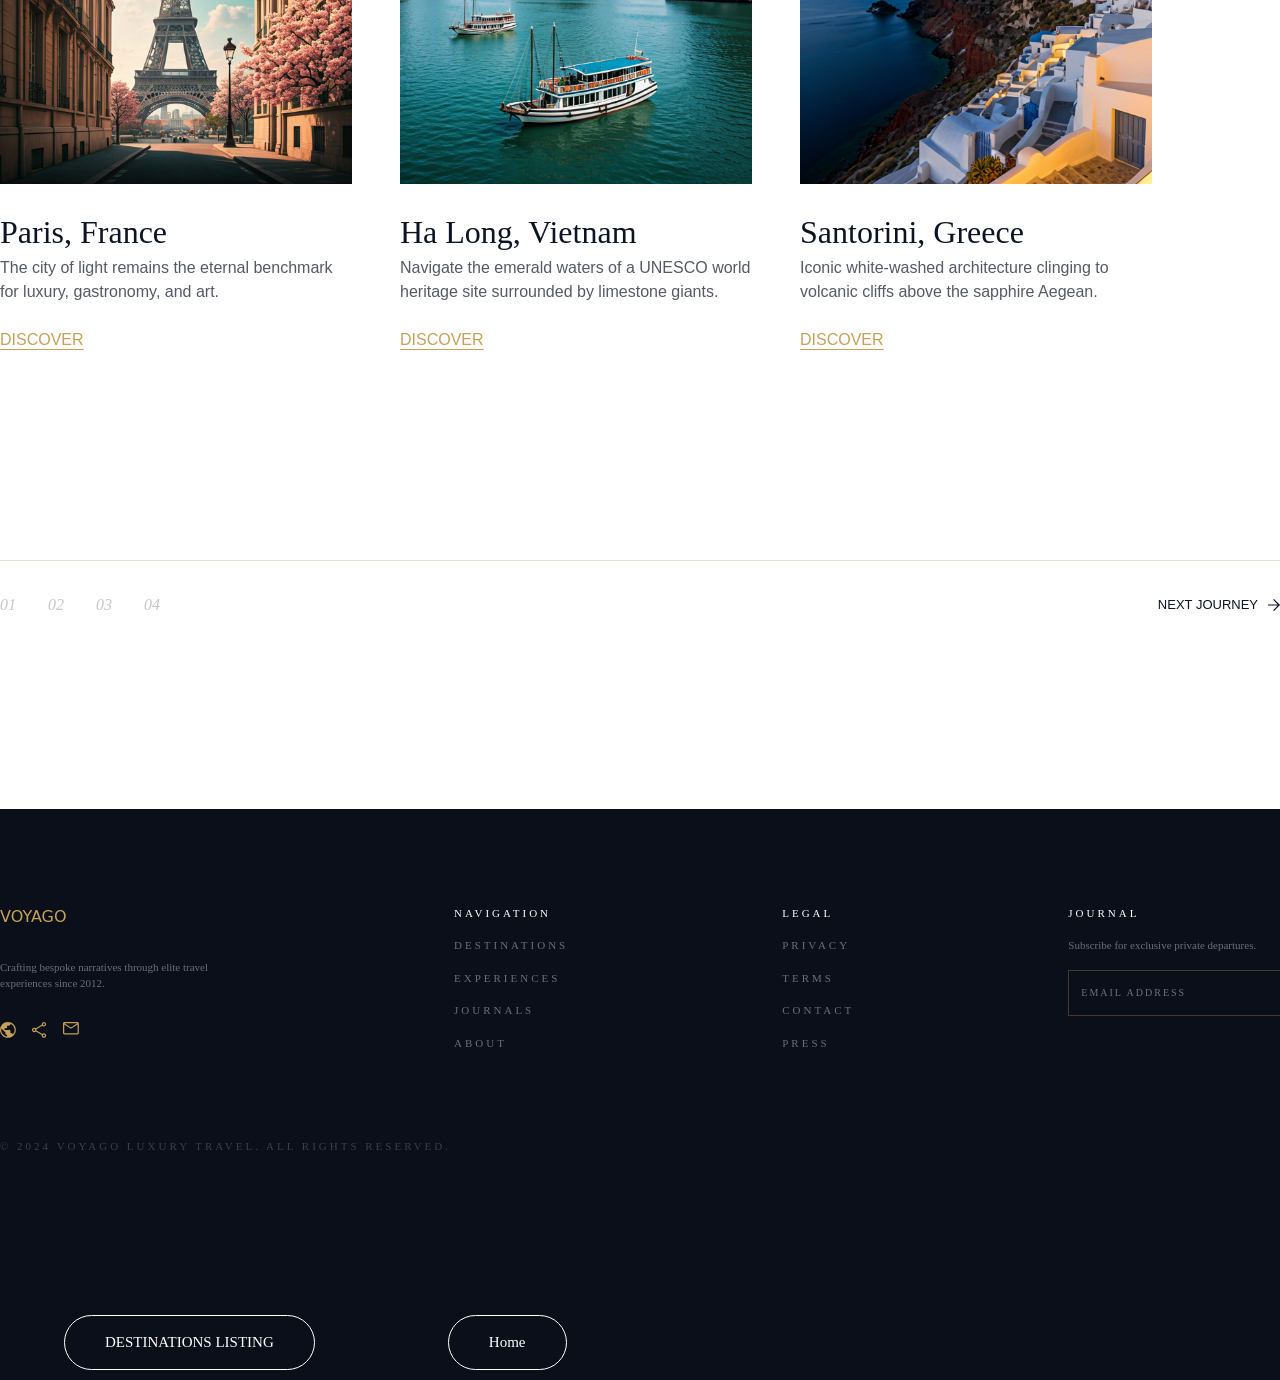
==== commit d2b8552f: "Update Hero Section in Home Page" ====
--- a/index.html
+++ b/index.html
@@ -19,25 +19,25 @@
         </div>
         <div class="list hidden md:block">
           <ul
-            class="flex gap-[48px] text-[#FFFFFF] font-abhaya-libra text-[13px]"
+            class="flex gap-[48px] text-[#FFFFFF] font-abhaya-libra text-[13px] tracking-[2px]"
           >
             <li
-              class="hover:text-[#C5A059] hover:underline underline-offset-4 transition"
+              class="hover:text-[#C5A059] hover:underline underline-offset-4 transition tracking-[2px]"
             >
               <a href="#">DESTINATIONS</a>
             </li>
             <li
-              class="hover:text-[#C5A059] hover:underline underline-offset-4 transition"
+              class="hover:text-[#C5A059] hover:underline underline-offset-4 transition tracking-[2px]"
             >
               <a href="#">EXPERIENCES</a>
             </li>
             <li
-              class="hover:text-[#C5A059] hover:underline underline-offset-4 transition"
+              class="hover:text-[#C5A059] hover:underline underline-offset-4 transition tracking-[2px]"
             >
               <a href="#">JOURNALS</a>
             </li>
             <li
-              class="hover:text-[#C5A059] hover:underline underline-offset-4 transition"
+              class="hover:text-[#C5A059] hover:underline underline-offset-4 transition tracking-[2px]"
             >
               <a href="#">ABOUT</a>
             </li>
@@ -58,7 +58,7 @@
             <li>
               <a href="#">
                 <button
-                  class="bg-[#C5A059] px-[32px] py-[12px] text-[#0A0F1A] mx-[32px] my-[21px] font-manrope font-semibold text-[13px]"
+                  class="bg-[#C5A059] px-[32px] py-[12px] text-[#0A0F1A] mx-[32px] my-[21px] font-manrope font-semibold text-[13px] tracking-[2px]"
                 >
                   RESERVE NOW
                 </button>
--- a/assets/css/output.css
+++ b/assets/css/output.css
@@ -15,6 +15,7 @@
     --text-6xl--line-height: 1;
     --font-weight-normal: 400;
     --font-weight-semibold: 600;
+    --blur-md: 12px;
     --default-transition-duration: 150ms;
     --default-transition-timing-function: cubic-bezier(0.4, 0, 0.2, 1);
     --default-font-family: var(--font-sans);
@@ -197,6 +198,9 @@
   .left-\[24px\] {
     left: 24px;
   }
+  .z-10 {
+    z-index: 10;
+  }
   .container {
     width: 100%;
     @media (width >= 40rem) {
@@ -317,6 +321,9 @@
   .mr-\[15px\] {
     margin-right: 15px;
   }
+  .mr-\[16px\] {
+    margin-right: 16px;
+  }
   .mr-\[24\.11px\] {
     margin-right: 24.11px;
   }
@@ -467,6 +474,9 @@
   .h-\[493\.7px\] {
     height: 493.7px;
   }
+  .h-\[800px\] {
+    height: 800px;
+  }
   .h-\[945px\] {
     height: 945px;
   }
@@ -536,6 +546,9 @@
   .w-\[757\.33px\] {
     width: 757.33px;
   }
+  .w-\[824px\] {
+    width: 824px;
+  }
   .w-\[873\.75px\] {
     width: 873.75px;
   }
@@ -554,6 +567,12 @@
   .w-full {
     width: 100%;
   }
+  .max-w-\[900px\] {
+    max-width: 900px;
+  }
+  .flex-1 {
+    flex: 1;
+  }
   .border-collapse {
     border-collapse: collapse;
   }
@@ -563,6 +582,9 @@
   .resize {
     resize: both;
   }
+  .flex-col {
+    flex-direction: column;
+  }
   .flex-wrap {
     flex-wrap: wrap;
   }
@@ -574,6 +596,9 @@
   }
   .justify-between {
     justify-content: space-between;
+  }
+  .justify-center {
+    justify-content: center;
   }
   .justify-end {
     justify-content: flex-end;
@@ -632,6 +657,10 @@
     border-top-style: var(--tw-border-style);
     border-top-width: 1px;
   }
+  .border-r {
+    border-right-style: var(--tw-border-style);
+    border-right-width: 1px;
+  }
   .border-l {
     border-left-style: var(--tw-border-style);
     border-left-width: 1px;
@@ -660,6 +689,15 @@
   .border-\[\#\] {
     border-color: #;
   }
+  .border-white {
+    border-color: var(--color-white);
+  }
+  .border-white\/10 {
+    border-color: color-mix(in srgb, #fff 10%, transparent);
+    @supports (color: color-mix(in lab, red, red)) {
+      border-color: color-mix(in oklab, var(--color-white) 10%, transparent);
+    }
+  }
   .bg-\[\#\#C5A059\] {
     background-color: ##C5A059;
   }
@@ -668,6 +706,9 @@
   }
   .bg-\[\#0A0F1A\] {
     background-color: #0A0F1A;
+  }
+  .bg-\[\#0A0F1A\]\/50 {
+    background-color: color-mix(in oklab, #0A0F1A 50%, transparent);
   }
   .bg-\[\#C5A059\] {
     background-color: #C5A059;
@@ -702,6 +743,12 @@
       background-color: color-mix(in oklab, var(--color-black) 20%, transparent);
     }
   }
+  .bg-black\/35 {
+    background-color: color-mix(in srgb, #000 35%, transparent);
+    @supports (color: color-mix(in lab, red, red)) {
+      background-color: color-mix(in oklab, var(--color-black) 35%, transparent);
+    }
+  }
   .bg-red-400 {
     background-color: var(--color-red-400);
   }
@@ -714,6 +761,9 @@
   .object-fill {
     object-fit: fill;
   }
+  .px-4 {
+    padding-inline: calc(var(--spacing) * 4);
+  }
   .px-6 {
     padding-inline: calc(var(--spacing) * 6);
   }
@@ -744,11 +794,17 @@
   .py-\[20px\] {
     padding-block: 20px;
   }
+  .py-\[24px\] {
+    padding-block: 24px;
+  }
   .py-\[30px\] {
     padding-block: 30px;
   }
   .py-\[32px\] {
     padding-block: 32px;
+  }
+  .py-\[48px\] {
+    padding-block: 48px;
   }
   .py-\[96px\] {
     padding-block: 96px;
@@ -811,6 +867,9 @@
   .text-\[11px\] {
     font-size: 11px;
   }
+  .text-\[12px\] {
+    font-size: 12px;
+  }
   .text-\[13px\] {
     font-size: 13px;
   }
@@ -847,8 +906,15 @@
   .text-\[64px\] {
     font-size: 64px;
   }
+  .text-\[72px\] {
+    font-size: 72px;
+  }
   .text-\[128px\] {
     font-size: 128px;
+  }
+  .leading-\[0\.95\] {
+    --tw-leading: 0.95;
+    line-height: 0.95;
   }
   .leading-none {
     --tw-leading: 1;
@@ -874,6 +940,10 @@
     --tw-tracking: 4px;
     letter-spacing: 4px;
   }
+  .tracking-\[px\] {
+    --tw-tracking: px;
+    letter-spacing: px;
+  }
   .text-\[\#0A0F1A\] {
     color: #0A0F1A;
   }
@@ -939,6 +1009,18 @@
   }
   .text-white {
     color: var(--color-white);
+  }
+  .text-white\/50 {
+    color: color-mix(in srgb, #fff 50%, transparent);
+    @supports (color: color-mix(in lab, red, red)) {
+      color: color-mix(in oklab, var(--color-white) 50%, transparent);
+    }
+  }
+  .text-white\/80 {
+    color: color-mix(in srgb, #fff 80%, transparent);
+    @supports (color: color-mix(in lab, red, red)) {
+      color: color-mix(in oklab, var(--color-white) 80%, transparent);
+    }
   }
   .italic {
     font-style: italic;
@@ -967,6 +1049,15 @@
   .outline {
     outline-style: var(--tw-outline-style);
     outline-width: 1px;
+  }
+  .backdrop-blur-md {
+    --tw-backdrop-blur: blur(var(--blur-md));
+    -webkit-backdrop-filter: var(--tw-backdrop-blur,) var(--tw-backdrop-brightness,) var(--tw-backdrop-contrast,) var(--tw-backdrop-grayscale,) var(--tw-backdrop-hue-rotate,) var(--tw-backdrop-invert,) var(--tw-backdrop-opacity,) var(--tw-backdrop-saturate,) var(--tw-backdrop-sepia,);
+    backdrop-filter: var(--tw-backdrop-blur,) var(--tw-backdrop-brightness,) var(--tw-backdrop-contrast,) var(--tw-backdrop-grayscale,) var(--tw-backdrop-hue-rotate,) var(--tw-backdrop-invert,) var(--tw-backdrop-opacity,) var(--tw-backdrop-saturate,) var(--tw-backdrop-sepia,);
+  }
+  .backdrop-filter {
+    -webkit-backdrop-filter: var(--tw-backdrop-blur,) var(--tw-backdrop-brightness,) var(--tw-backdrop-contrast,) var(--tw-backdrop-grayscale,) var(--tw-backdrop-hue-rotate,) var(--tw-backdrop-invert,) var(--tw-backdrop-opacity,) var(--tw-backdrop-saturate,) var(--tw-backdrop-sepia,);
+    backdrop-filter: var(--tw-backdrop-blur,) var(--tw-backdrop-brightness,) var(--tw-backdrop-contrast,) var(--tw-backdrop-grayscale,) var(--tw-backdrop-hue-rotate,) var(--tw-backdrop-invert,) var(--tw-backdrop-opacity,) var(--tw-backdrop-saturate,) var(--tw-backdrop-sepia,);
   }
   .transition {
     transition-property: color, background-color, border-color, outline-color, text-decoration-color, fill, stroke, --tw-gradient-from, --tw-gradient-via, --tw-gradient-to, opacity, box-shadow, transform, translate, scale, rotate, filter, -webkit-backdrop-filter, backdrop-filter, display, content-visibility, overlay, pointer-events;
@@ -1068,6 +1159,42 @@
   syntax: "*";
   inherits: false;
   initial-value: solid;
+}
+@property --tw-backdrop-blur {
+  syntax: "*";
+  inherits: false;
+}
+@property --tw-backdrop-brightness {
+  syntax: "*";
+  inherits: false;
+}
+@property --tw-backdrop-contrast {
+  syntax: "*";
+  inherits: false;
+}
+@property --tw-backdrop-grayscale {
+  syntax: "*";
+  inherits: false;
+}
+@property --tw-backdrop-hue-rotate {
+  syntax: "*";
+  inherits: false;
+}
+@property --tw-backdrop-invert {
+  syntax: "*";
+  inherits: false;
+}
+@property --tw-backdrop-opacity {
+  syntax: "*";
+  inherits: false;
+}
+@property --tw-backdrop-saturate {
+  syntax: "*";
+  inherits: false;
+}
+@property --tw-backdrop-sepia {
+  syntax: "*";
+  inherits: false;
 }
 @layer properties {
   @supports ((-webkit-hyphens: none) and (not (margin-trim: inline))) or ((-moz-orient: inline) and (not (color:rgb(from red r g b)))) {
@@ -1082,6 +1209,15 @@
       --tw-font-weight: initial;
       --tw-tracking: initial;
       --tw-outline-style: solid;
-    }
-  }
-}
+      --tw-backdrop-blur: initial;
+      --tw-backdrop-brightness: initial;
+      --tw-backdrop-contrast: initial;
+      --tw-backdrop-grayscale: initial;
+      --tw-backdrop-hue-rotate: initial;
+      --tw-backdrop-invert: initial;
+      --tw-backdrop-opacity: initial;
+      --tw-backdrop-saturate: initial;
+      --tw-backdrop-sepia: initial;
+    }
+  }
+}
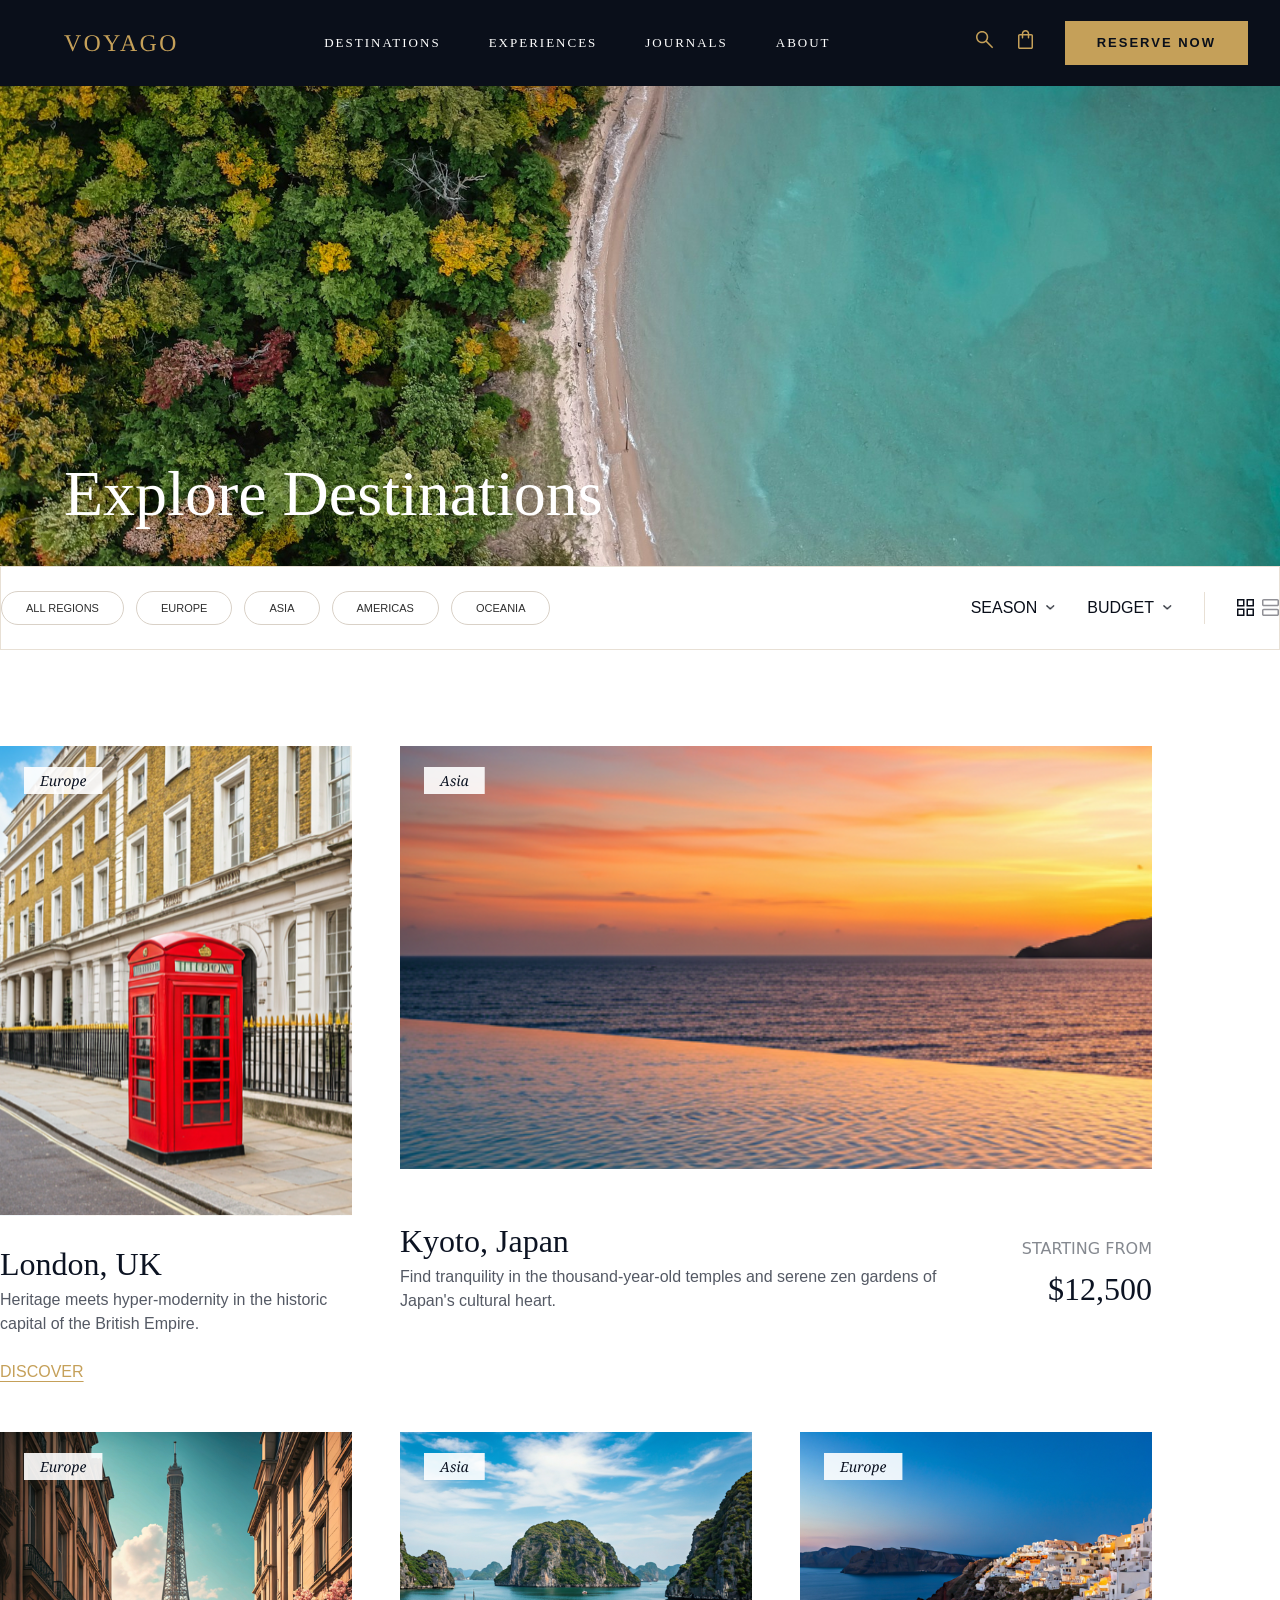
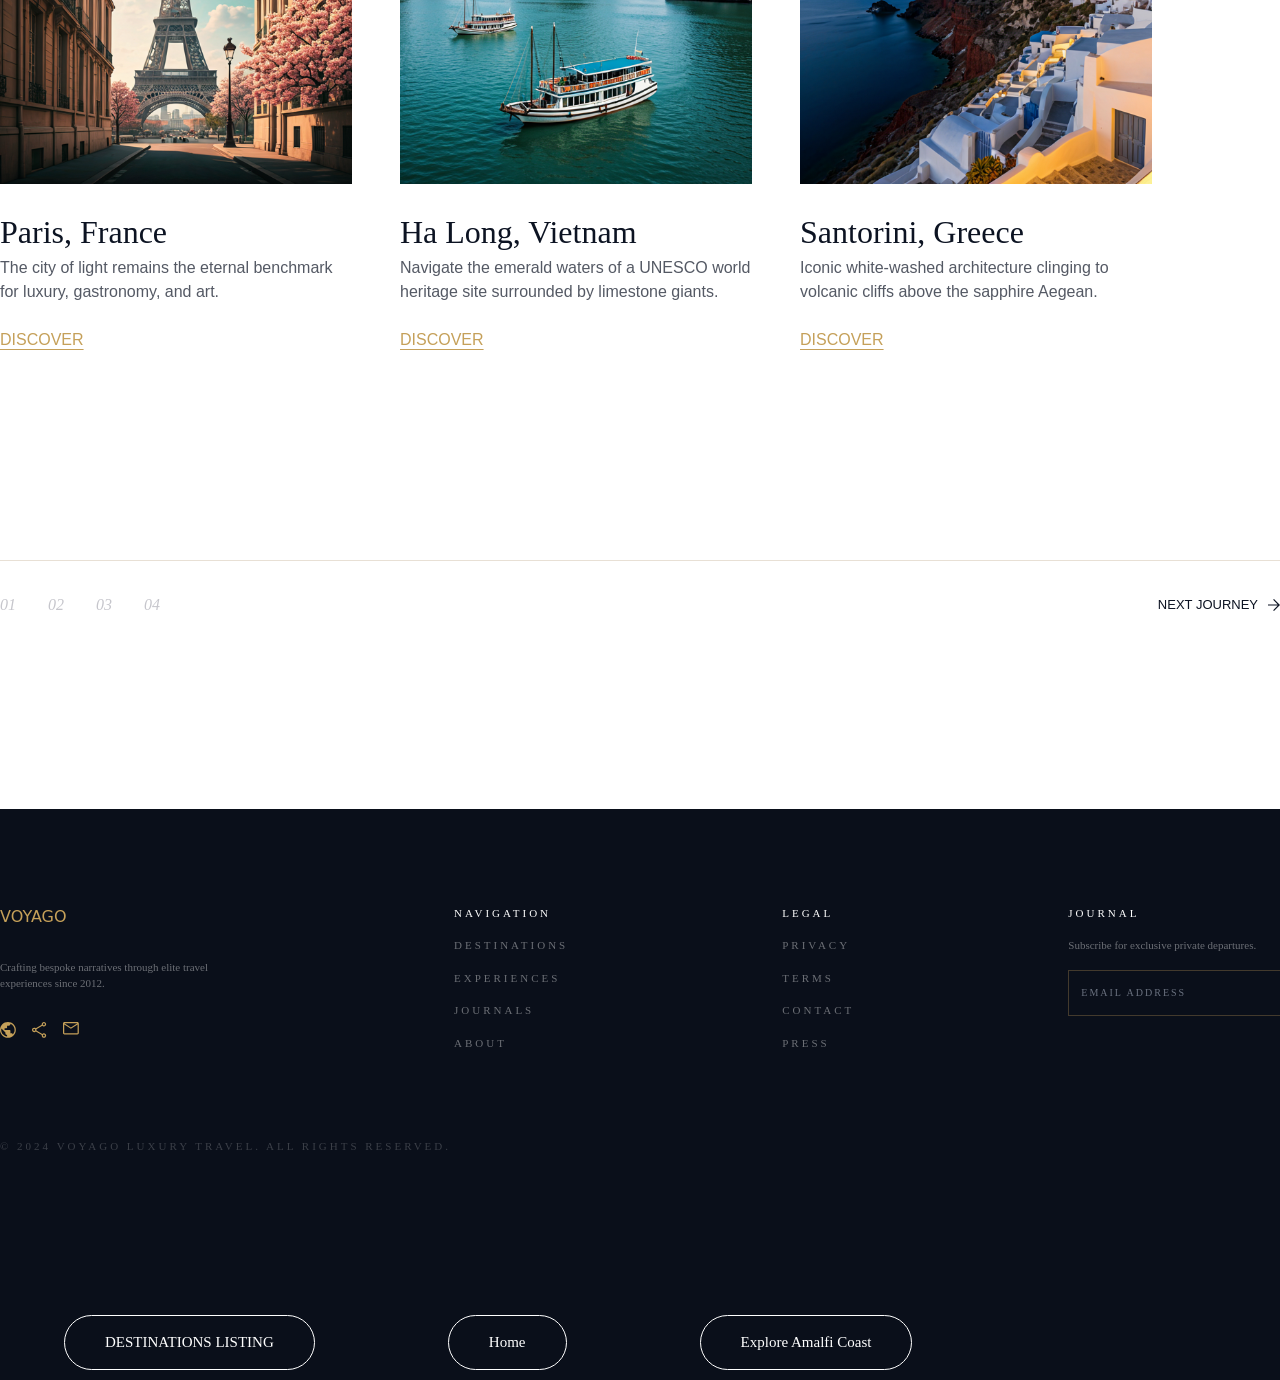
==== commit 387628a8: "Create Footer Section in Explore Amalfi Coast Page" ====
--- a/index.html
+++ b/index.html
@@ -390,5 +390,14 @@
       </button>
       
     </a>
+      <a href="./amalfi.html">
+      <button
+        class="text-[#FFFFFF] font-abhaya-libra text-[15px] mx-[64px] rounded-full border border-[#FFFFFF] hover:text-[#E4C285] hover:border-[#CFC4B8] hover:underline transition px-[40px] py-[15px] mb-[10px]"
+      >
+        Explore Amalfi Coast
+      </button>
+      
+    </a>
+
   </li>
 </ul>
--- a/assets/css/output.css
+++ b/assets/css/output.css
@@ -201,6 +201,9 @@
   .z-10 {
     z-index: 10;
   }
+  .col-span-2 {
+    grid-column: span 2 / span 2;
+  }
   .container {
     width: 100%;
     @media (width >= 40rem) {
@@ -273,6 +276,9 @@
   .mt-\[12px\] {
     margin-top: 12px;
   }
+  .mt-\[14px\] {
+    margin-top: 14px;
+  }
   .mt-\[16p\] {
     margin-top: 16p;
   }
@@ -315,6 +321,9 @@
   .mr-\[5px\] {
     margin-right: 5px;
   }
+  .mr-\[14px\] {
+    margin-right: 14px;
+  }
   .mr-\[15\.65px\] {
     margin-right: 15.65px;
   }
@@ -429,6 +438,9 @@
   .flex {
     display: flex;
   }
+  .grid {
+    display: grid;
+  }
   .hidden {
     display: none;
   }
@@ -447,6 +459,9 @@
   .h-\[32px\] {
     height: 32px;
   }
+  .h-\[42px\] {
+    height: 42px;
+  }
   .h-\[48px\] {
     height: 48px;
   }
@@ -465,6 +480,9 @@
   .h-\[96px\] {
     height: 96px;
   }
+  .h-\[300px\] {
+    height: 300px;
+  }
   .h-\[434px\] {
     height: 434px;
   }
@@ -474,6 +492,18 @@
   .h-\[493\.7px\] {
     height: 493.7px;
   }
+  .h-\[580px\] {
+    height: 580px;
+  }
+  .h-\[600px\] {
+    height: 600px;
+  }
+  .h-\[676px\] {
+    height: 676px;
+  }
+  .h-\[700px\] {
+    height: 700px;
+  }
   .h-\[800px\] {
     height: 800px;
   }
@@ -504,9 +534,15 @@
   .w-\[240px\] {
     width: 240px;
   }
+  .w-\[295\.44px\] {
+    width: 295.44px;
+  }
   .w-\[326px\] {
     width: 326px;
   }
+  .w-\[345\.44px\] {
+    width: 345.44px;
+  }
   .w-\[345px\] {
     width: 345px;
   }
@@ -525,6 +561,9 @@
   .w-\[390px\] {
     width: 390px;
   }
+  .w-\[413\.44px\] {
+    width: 413.44px;
+  }
   .w-\[522px\] {
     width: 522px;
   }
@@ -540,6 +579,9 @@
   .w-\[672px\] {
     width: 672px;
   }
+  .w-\[674\.56px\] {
+    width: 674.56px;
+  }
   .w-\[752px\] {
     width: 752px;
   }
@@ -582,6 +624,9 @@
   .resize {
     resize: both;
   }
+  .grid-cols-3 {
+    grid-template-columns: repeat(3, minmax(0, 1fr));
+  }
   .flex-col {
     flex-direction: column;
   }
@@ -615,6 +660,9 @@
   .gap-\[16px\] {
     gap: 16px;
   }
+  .gap-\[24px\] {
+    gap: 24px;
+  }
   .gap-\[32px\] {
     gap: 32px;
   }
@@ -635,6 +683,9 @@
   }
   .gap-\[280px\] {
     gap: 280px;
+  }
+  .gap-\[500px\] {
+    gap: 500px;
   }
   .overflow-hidden {
     overflow: hidden;
@@ -661,6 +712,10 @@
     border-right-style: var(--tw-border-style);
     border-right-width: 1px;
   }
+  .border-b {
+    border-bottom-style: var(--tw-border-style);
+    border-bottom-width: 1px;
+  }
   .border-l {
     border-left-style: var(--tw-border-style);
     border-left-width: 1px;
@@ -668,6 +723,12 @@
   .border-\[\#\#C5A059\] {
     border-color: ##C5A059;
   }
+  .border-\[\#1D1C17\] {
+    border-color: #1D1C17;
+  }
+  .border-\[\#1D1C17\]\/20 {
+    border-color: color-mix(in oklab, #1D1C17 20%, transparent);
+  }
   .border-\[\#C5A059\] {
     border-color: #C5A059;
   }
@@ -680,11 +741,20 @@
   .border-\[\#D9D1C7\] {
     border-color: #D9D1C7;
   }
+  .border-\[\#E4C285\] {
+    border-color: #E4C285;
+  }
   .border-\[\#E8E0D5\] {
     border-color: #E8E0D5;
   }
   .border-\[\#FFFFFF\] {
     border-color: #FFFFFF;
+  }
+  .border-\[\#FFFFFF\]\/10 {
+    border-color: color-mix(in oklab, #FFFFFF 10%, transparent);
+  }
+  .border-\[\#FFFFFF\]\/60 {
+    border-color: color-mix(in oklab, #FFFFFF 60%, transparent);
   }
   .border-\[\#\] {
     border-color: #;
@@ -710,12 +780,21 @@
   .bg-\[\#0A0F1A\]\/50 {
     background-color: color-mix(in oklab, #0A0F1A 50%, transparent);
   }
+  .bg-\[\#141B2B\] {
+    background-color: #141B2B;
+  }
   .bg-\[\#C5A059\] {
     background-color: #C5A059;
   }
   .bg-\[\#C5A059\]\/20 {
     background-color: color-mix(in oklab, #C5A059 20%, transparent);
   }
+  .bg-\[\#E4C285\] {
+    background-color: #E4C285;
+  }
+  .bg-\[\#E7E2DA\] {
+    background-color: #E7E2DA;
+  }
   .bg-\[\#F2EDE4\] {
     background-color: #F2EDE4;
   }
@@ -727,6 +806,9 @@
   }
   .bg-\[\#FFFFFF\]\/5 {
     background-color: color-mix(in oklab, #FFFFFF 5%, transparent);
+  }
+  .bg-\[\#FFFFFF\]\/50 {
+    background-color: color-mix(in oklab, #FFFFFF 50%, transparent);
   }
   .bg-\[\#FFFFF\] {
     background-color: #FFFFF;
@@ -770,6 +852,9 @@
   .px-\[12px\] {
     padding-inline: 12px;
   }
+  .px-\[16px\] {
+    padding-inline: 16px;
+  }
   .px-\[24px\] {
     padding-inline: 24px;
   }
@@ -782,14 +867,23 @@
   .px-\[48px\] {
     padding-inline: 48px;
   }
+  .py-\[6\] {
+    padding-block: 6;
+  }
   .py-\[8px\] {
     padding-block: 8px;
   }
   .py-\[12px\] {
     padding-block: 12px;
   }
+  .py-\[14px\] {
+    padding-block: 14px;
+  }
   .py-\[15px\] {
     padding-block: 15px;
+  }
+  .py-\[16px\] {
+    padding-block: 16px;
   }
   .py-\[20px\] {
     padding-block: 20px;
@@ -882,11 +976,17 @@
   .text-\[16px\] {
     font-size: 16px;
   }
+  .text-\[18px\] {
+    font-size: 18px;
+  }
   .text-\[20px\] {
     font-size: 20px;
   }
   .text-\[24\.31px\] {
     font-size: 24.31px;
+  }
+  .text-\[24px\] {
+    font-size: 24px;
   }
   .text-\[30px\] {
     font-size: 30px;
@@ -916,6 +1016,10 @@
     --tw-leading: 0.95;
     line-height: 0.95;
   }
+  .leading-\[1\.2\] {
+    --tw-leading: 1.2;
+    line-height: 1.2;
+  }
   .leading-none {
     --tw-leading: 1;
     line-height: 1;
@@ -956,12 +1060,24 @@
   .text-\[\#0C1322\]\/70 {
     color: color-mix(in oklab, #0C1322 70%, transparent);
   }
+  .text-\[\#1D1C17\] {
+    color: #1D1C17;
+  }
+  .text-\[\#1D1C17\]\/20 {
+    color: color-mix(in oklab, #1D1C17 20%, transparent);
+  }
   .text-\[\#2E2E2E\] {
     color: #2E2E2E;
   }
   .text-\[\#6B7280\] {
     color: #6B7280;
   }
+  .text-\[\#261900\] {
+    color: #261900;
+  }
+  .text-\[\#494741\] {
+    color: #494741;
+  }
   .text-\[\#C5A059\] {
     color: #C5A059;
   }
@@ -971,6 +1087,9 @@
   .text-\[\#DCE2F7\] {
     color: #DCE2F7;
   }
+  .text-\[\#E4C285\] {
+    color: #E4C285;
+  }
   .text-\[\#FFFFFF\] {
     color: #FFFFFF;
   }
@@ -1006,6 +1125,9 @@
   }
   .text-\[40\] {
     color: 40;
+  }
+  .text-\[C6C6CC\] {
+    color: C6C6CC;
   }
   .text-white {
     color: var(--color-white);
@@ -1063,6 +1185,13 @@
     transition-property: color, background-color, border-color, outline-color, text-decoration-color, fill, stroke, --tw-gradient-from, --tw-gradient-via, --tw-gradient-to, opacity, box-shadow, transform, translate, scale, rotate, filter, -webkit-backdrop-filter, backdrop-filter, display, content-visibility, overlay, pointer-events;
     transition-timing-function: var(--tw-ease, var(--default-transition-timing-function));
     transition-duration: var(--tw-duration, var(--default-transition-duration));
+  }
+  .hover\:border-\[\#1D1C17\] {
+    &:hover {
+      @media (hover: hover) {
+        border-color: #1D1C17;
+      }
+    }
   }
   .hover\:border-\[\#CFC4B8\] {
     &:hover {
@@ -1071,6 +1200,13 @@
       }
     }
   }
+  .hover\:border-\[\#E4C285\] {
+    &:hover {
+      @media (hover: hover) {
+        border-color: #E4C285;
+      }
+    }
+  }
   .hover\:bg-\[\#E4C285\] {
     &:hover {
       @media (hover: hover) {
@@ -1082,6 +1218,13 @@
     &:hover {
       @media (hover: hover) {
         color: #0C1322;
+      }
+    }
+  }
+  .hover\:text-\[\#1D1C17\] {
+    &:hover {
+      @media (hover: hover) {
+        color: #1D1C17;
       }
     }
   }
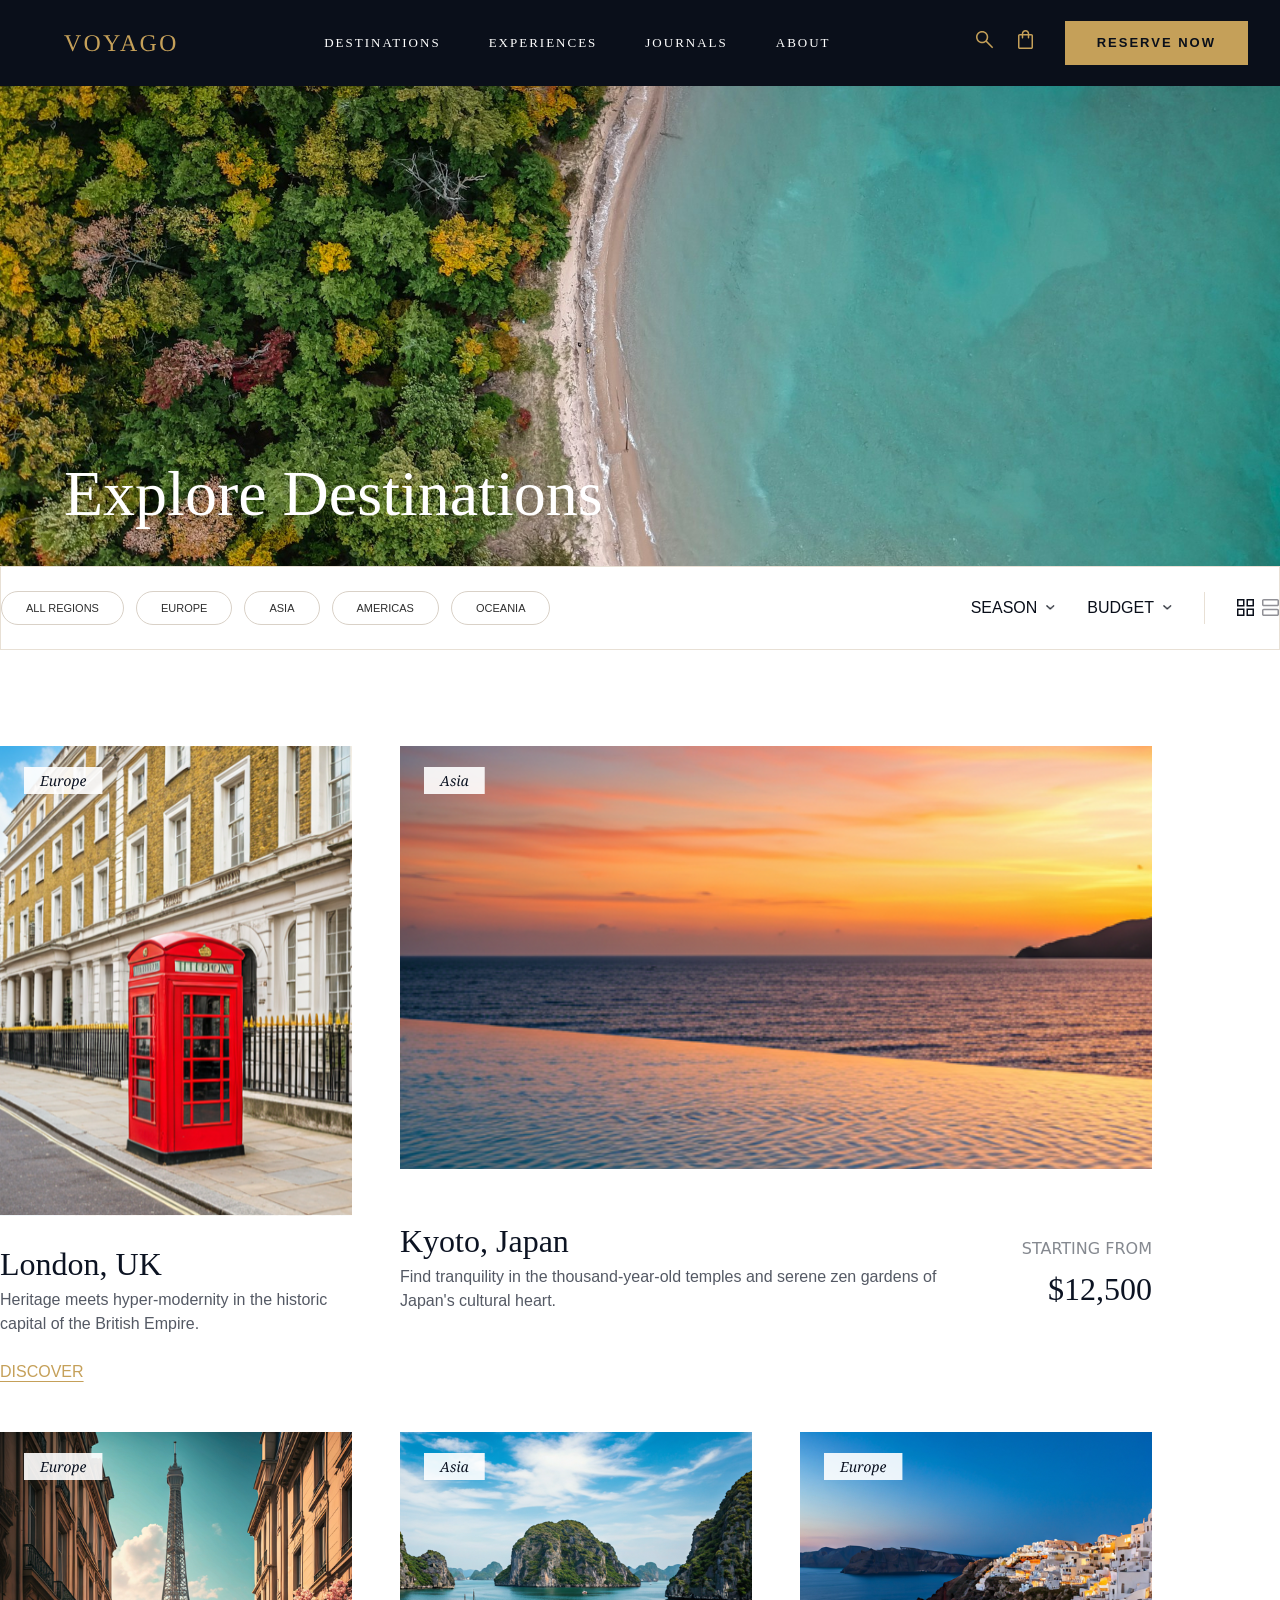
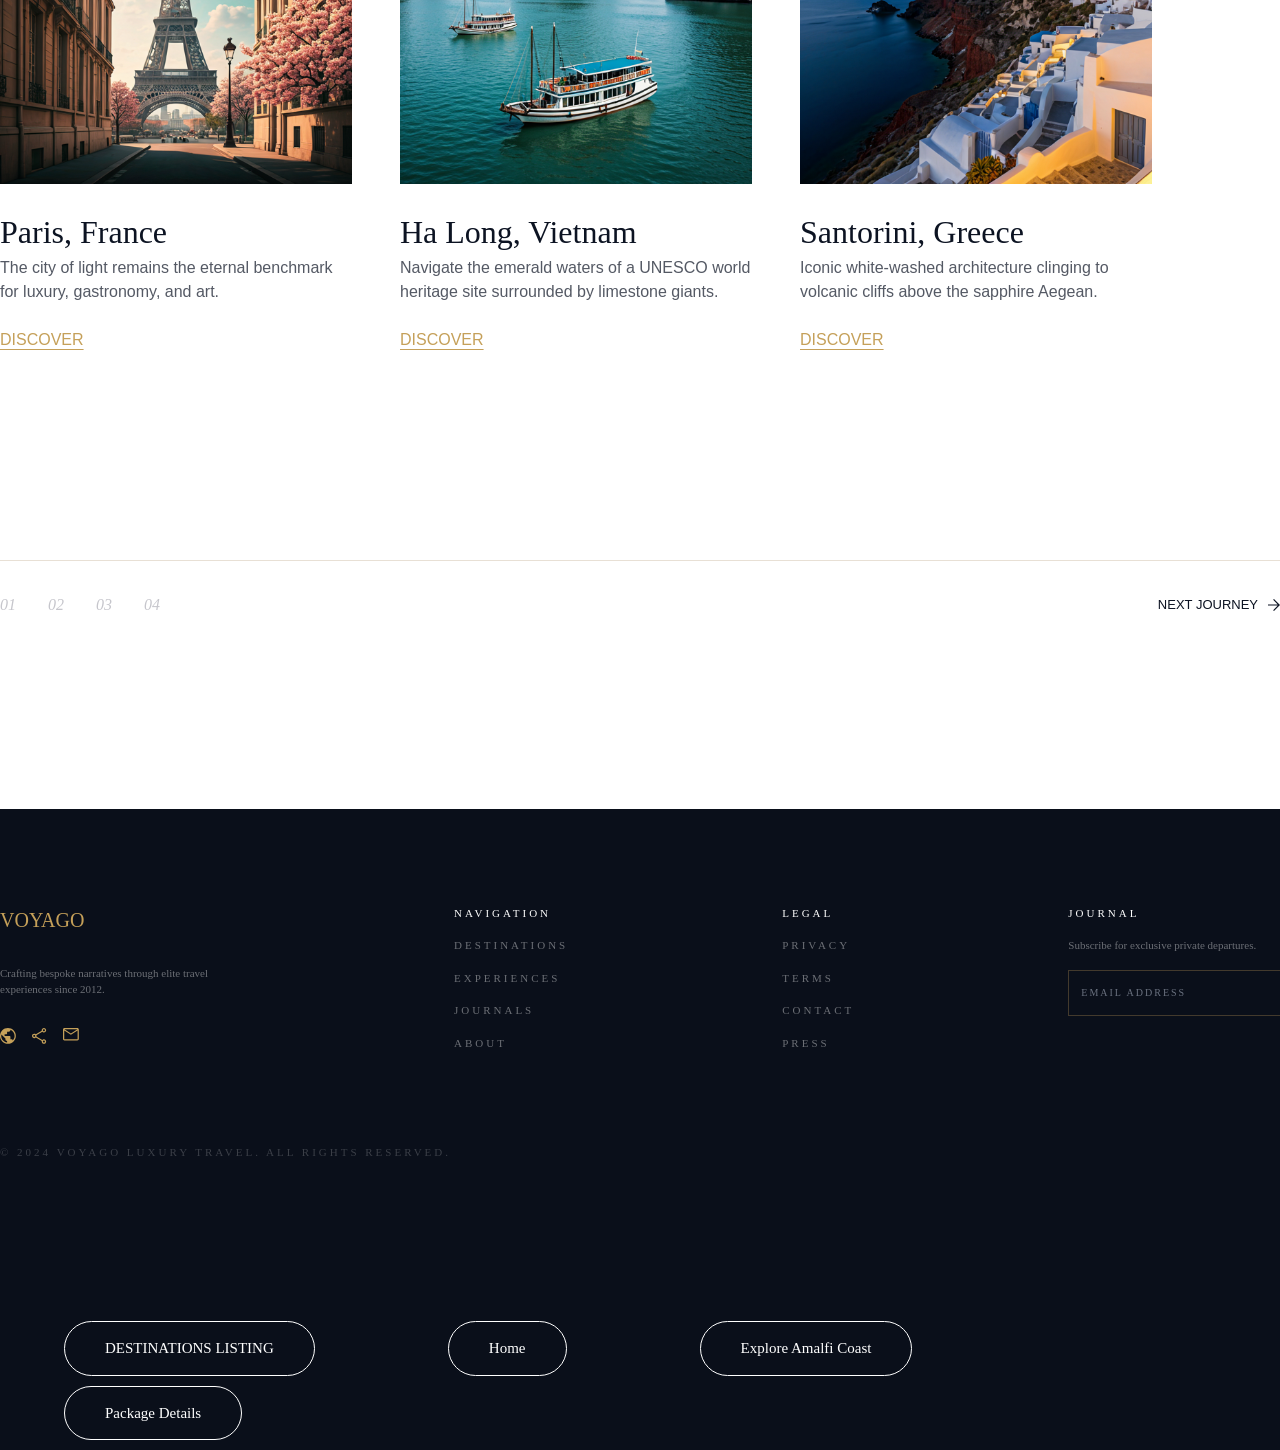
==== commit fa0f1e29: "Create Footer Section in Package Details Page" ====
--- a/index.html
+++ b/index.html
@@ -285,7 +285,7 @@
       <div class="container mx-auto mt-[96px] mb-[161px]">
         <div class="flex gap-[150px]">
           <div class="mr-[64px]">
-            <p class="text-[#C5A059]">VOYAGO</p>
+            <p class="text-[#C5A059] font-abhaya-libra text-[20px]">VOYAGO</p>
             <p
               class="w-[240px] py-[30px] text-[11px] text-[#FFFFFF]/40 font-abhaya-libra"
             >
@@ -398,6 +398,14 @@
       </button>
       
     </a>
+          <a href="./package-details.html">
+      <button
+        class="text-[#FFFFFF] font-abhaya-libra text-[15px] mx-[64px] rounded-full border border-[#FFFFFF] hover:text-[#E4C285] hover:border-[#CFC4B8] hover:underline transition px-[40px] py-[15px] mb-[10px]"
+      >
+        Package Details
+      </button>
+      
+    </a>
 
   </li>
 </ul>
--- a/assets/css/output.css
+++ b/assets/css/output.css
@@ -228,9 +228,6 @@
   .mx-\[64px\] {
     margin-inline: 64px;
   }
-  .mx-\[295px\] {
-    margin-inline: 295px;
-  }
   .mx-\[573px\] {
     margin-inline: 573px;
   }
@@ -255,15 +252,9 @@
   .my-\[48px\] {
     margin-block: 48px;
   }
-  .mt-2 {
-    margin-top: calc(var(--spacing) * 2);
-  }
   .mt-6 {
     margin-top: calc(var(--spacing) * 6);
   }
-  .mt-\[2\] {
-    margin-top: 2;
-  }
   .mt-\[4\.5px\] {
     margin-top: 4.5px;
   }
@@ -276,27 +267,21 @@
   .mt-\[12px\] {
     margin-top: 12px;
   }
-  .mt-\[14px\] {
-    margin-top: 14px;
-  }
-  .mt-\[16p\] {
-    margin-top: 16p;
-  }
   .mt-\[16px\] {
     margin-top: 16px;
   }
   .mt-\[24px\] {
     margin-top: 24px;
   }
-  .mt-\[26px\] {
-    margin-top: 26px;
-  }
   .mt-\[31\.8px\] {
     margin-top: 31.8px;
   }
   .mt-\[32px\] {
     margin-top: 32px;
   }
+  .mt-\[40px\] {
+    margin-top: 40px;
+  }
   .mt-\[48\.5px\] {
     margin-top: 48.5px;
   }
@@ -321,15 +306,9 @@
   .mr-\[5px\] {
     margin-right: 5px;
   }
-  .mr-\[14px\] {
-    margin-right: 14px;
-  }
   .mr-\[15\.65px\] {
     margin-right: 15.65px;
   }
-  .mr-\[15px\] {
-    margin-right: 15px;
-  }
   .mr-\[16px\] {
     margin-right: 16px;
   }
@@ -348,20 +327,14 @@
   .mr-\[41\.58px\] {
     margin-right: 41.58px;
   }
-  .mr-\[42px\] {
-    margin-right: 42px;
-  }
   .mr-\[48\.51px\] {
     margin-right: 48.51px;
   }
   .mr-\[64px\] {
     margin-right: 64px;
   }
-  .mr-\[84\.51px\] {
-    margin-right: 84.51px;
-  }
-  .mr-\[109\.31px\] {
-    margin-right: 109.31px;
+  .mb-\[8px\] {
+    margin-bottom: 8px;
   }
   .mb-\[10px\] {
     margin-bottom: 10px;
@@ -369,6 +342,9 @@
   .mb-\[16px\] {
     margin-bottom: 16px;
   }
+  .mb-\[42px\] {
+    margin-bottom: 42px;
+  }
   .mb-\[64px\] {
     margin-bottom: 64px;
   }
@@ -378,9 +354,6 @@
   .mb-\[298px\] {
     margin-bottom: 298px;
   }
-  .ml-\[2\] {
-    margin-left: 2;
-  }
   .ml-\[16px\] {
     margin-left: 16px;
   }
@@ -393,9 +366,6 @@
   .ml-\[47\.66px\] {
     margin-left: 47.66px;
   }
-  .ml-\[56\.px\] {
-    margin-left: 56.px;
-  }
   .ml-\[64\.01px\] {
     margin-left: 64.01px;
   }
@@ -405,12 +375,6 @@
   .ml-\[65\.28px\] {
     margin-left: 65.28px;
   }
-  .ml-\[65\.px\] {
-    margin-left: 65.px;
-  }
-  .ml-\[73\.50px\] {
-    margin-left: 73.50px;
-  }
   .ml-\[73\.58px\] {
     margin-left: 73.58px;
   }
@@ -426,15 +390,9 @@
   .ml-\[187px\] {
     margin-left: 187px;
   }
-  .ml-\[483px\] {
-    margin-left: 483px;
-  }
   .ml-\[574px\] {
     margin-left: 574px;
   }
-  .ml-\[px\] {
-    margin-left: px;
-  }
   .flex {
     display: flex;
   }
@@ -447,39 +405,48 @@
   .table {
     display: table;
   }
+  .h-\[5\.59px\] {
+    height: 5.59px;
+  }
   .h-\[5px\] {
     height: 5px;
   }
   .h-\[12px\] {
     height: 12px;
   }
+  .h-\[14\.25px\] {
+    height: 14.25px;
+  }
+  .h-\[20\.85px\] {
+    height: 20.85px;
+  }
+  .h-\[23\.68px\] {
+    height: 23.68px;
+  }
   .h-\[24px\] {
     height: 24px;
   }
   .h-\[32px\] {
     height: 32px;
   }
-  .h-\[42px\] {
-    height: 42px;
-  }
   .h-\[48px\] {
     height: 48px;
   }
-  .h-\[49\] {
-    height: 49;
-  }
-  .h-\[49px\] {
-    height: 49px;
-  }
   .h-\[64px\] {
     height: 64px;
   }
+  .h-\[76px\] {
+    height: 76px;
+  }
   .h-\[84px\] {
     height: 84px;
   }
   .h-\[96px\] {
     height: 96px;
   }
+  .h-\[206\.85px\] {
+    height: 206.85px;
+  }
   .h-\[300px\] {
     height: 300px;
   }
@@ -492,33 +459,42 @@
   .h-\[493\.7px\] {
     height: 493.7px;
   }
-  .h-\[580px\] {
-    height: 580px;
-  }
-  .h-\[600px\] {
-    height: 600px;
-  }
   .h-\[676px\] {
     height: 676px;
   }
   .h-\[700px\] {
     height: 700px;
   }
+  .h-\[762\.69px\] {
+    height: 762.69px;
+  }
   .h-\[800px\] {
     height: 800px;
   }
-  .h-\[945px\] {
-    height: 945px;
-  }
   .h-full {
     height: 100%;
   }
+  .w-\[9\.42px\] {
+    width: 9.42px;
+  }
   .w-\[9px\] {
     width: 9px;
   }
   .w-\[12px\] {
     width: 12px;
   }
+  .w-\[14\.25px\] {
+    width: 14.25px;
+  }
+  .w-\[18\.75px\] {
+    width: 18.75px;
+  }
+  .w-\[21\.95px\] {
+    width: 21.95px;
+  }
+  .w-\[48px\] {
+    width: 48px;
+  }
   .w-\[64px\] {
     width: 64px;
   }
@@ -534,12 +510,21 @@
   .w-\[240px\] {
     width: 240px;
   }
+  .w-\[259\.33px\] {
+    width: 259.33px;
+  }
+  .w-\[259px\] {
+    width: 259px;
+  }
   .w-\[295\.44px\] {
     width: 295.44px;
   }
   .w-\[326px\] {
     width: 326px;
   }
+  .w-\[341\.33px\] {
+    width: 341.33px;
+  }
   .w-\[345\.44px\] {
     width: 345.44px;
   }
@@ -552,6 +537,9 @@
   .w-\[352px\] {
     width: 352px;
   }
+  .w-\[357\.33px\] {
+    width: 357.33px;
+  }
   .w-\[362\.66px\] {
     width: 362.66px;
   }
@@ -564,9 +552,6 @@
   .w-\[413\.44px\] {
     width: 413.44px;
   }
-  .w-\[522px\] {
-    width: 522px;
-  }
   .w-\[544px\] {
     width: 544px;
   }
@@ -582,12 +567,18 @@
   .w-\[674\.56px\] {
     width: 674.56px;
   }
+  .w-\[746\.67px\] {
+    width: 746.67px;
+  }
   .w-\[752px\] {
     width: 752px;
   }
   .w-\[757\.33px\] {
     width: 757.33px;
   }
+  .w-\[762\.66px\] {
+    width: 762.66px;
+  }
   .w-\[824px\] {
     width: 824px;
   }
@@ -648,6 +639,9 @@
   .justify-end {
     justify-content: flex-end;
   }
+  .gap-\[8px\] {
+    gap: 8px;
+  }
   .gap-\[9px\] {
     gap: 9px;
   }
@@ -683,9 +677,6 @@
   }
   .gap-\[280px\] {
     gap: 280px;
-  }
-  .gap-\[500px\] {
-    gap: 500px;
   }
   .overflow-hidden {
     overflow: hidden;
@@ -700,6 +691,10 @@
     border-style: var(--tw-border-style);
     border-width: 1px;
   }
+  .border-2 {
+    border-style: var(--tw-border-style);
+    border-width: 2px;
+  }
   .border-t {
     border-top-style: var(--tw-border-style);
     border-top-width: 1px;
@@ -720,8 +715,20 @@
     border-left-style: var(--tw-border-style);
     border-left-width: 1px;
   }
-  .border-\[\#\#C5A059\] {
-    border-color: ##C5A059;
+  .border-\[\#0A0F1A\] {
+    border-color: #0A0F1A;
+  }
+  .border-\[\#0A0F1A\]\/20 {
+    border-color: color-mix(in oklab, #0A0F1A 20%, transparent);
+  }
+  .border-\[\#0A0F1A\]\/60 {
+    border-color: color-mix(in oklab, #0A0F1A 60%, transparent);
+  }
+  .border-\[\#0A0F1A\]\/100 {
+    border-color: #0A0F1A;
+  }
+  .border-\[\#0A0F1A\]\/600 {
+    border-color: color-mix(in oklab, #0A0F1A 600%, transparent);
   }
   .border-\[\#1D1C17\] {
     border-color: #1D1C17;
@@ -741,9 +748,6 @@
   .border-\[\#D9D1C7\] {
     border-color: #D9D1C7;
   }
-  .border-\[\#E4C285\] {
-    border-color: #E4C285;
-  }
   .border-\[\#E8E0D5\] {
     border-color: #E8E0D5;
   }
@@ -753,11 +757,14 @@
   .border-\[\#FFFFFF\]\/10 {
     border-color: color-mix(in oklab, #FFFFFF 10%, transparent);
   }
+  .border-\[\#FFFFFF\]\/20 {
+    border-color: color-mix(in oklab, #FFFFFF 20%, transparent);
+  }
+  .border-\[\#FFFFFF\]\/30 {
+    border-color: color-mix(in oklab, #FFFFFF 30%, transparent);
+  }
   .border-\[\#FFFFFF\]\/60 {
     border-color: color-mix(in oklab, #FFFFFF 60%, transparent);
-  }
-  .border-\[\#\] {
-    border-color: #;
   }
   .border-white {
     border-color: var(--color-white);
@@ -768,12 +775,6 @@
       border-color: color-mix(in oklab, var(--color-white) 10%, transparent);
     }
   }
-  .bg-\[\#\#C5A059\] {
-    background-color: ##C5A059;
-  }
-  .bg-\[\#\#C5A059\]\/20 {
-    background-color: color-mix(in oklab, ##C5A059 20%, transparent);
-  }
   .bg-\[\#0A0F1A\] {
     background-color: #0A0F1A;
   }
@@ -783,6 +784,9 @@
   .bg-\[\#141B2B\] {
     background-color: #141B2B;
   }
+  .bg-\[\#191F2F\] {
+    background-color: #191F2F;
+  }
   .bg-\[\#C5A059\] {
     background-color: #C5A059;
   }
@@ -801,20 +805,11 @@
   .bg-\[\#FAFAF7\] {
     background-color: #FAFAF7;
   }
-  .bg-\[\#FFFFFF\] {
-    background-color: #FFFFFF;
-  }
   .bg-\[\#FFFFFF\]\/5 {
     background-color: color-mix(in oklab, #FFFFFF 5%, transparent);
   }
   .bg-\[\#FFFFFF\]\/50 {
     background-color: color-mix(in oklab, #FFFFFF 50%, transparent);
-  }
-  .bg-\[\#FFFFF\] {
-    background-color: #FFFFF;
-  }
-  .bg-\[\#\] {
-    background-color: #;
   }
   .bg-black {
     background-color: var(--color-black);
@@ -867,9 +862,6 @@
   .px-\[48px\] {
     padding-inline: 48px;
   }
-  .py-\[6\] {
-    padding-block: 6;
-  }
   .py-\[8px\] {
     padding-block: 8px;
   }
@@ -888,6 +880,9 @@
   .py-\[20px\] {
     padding-block: 20px;
   }
+  .py-\[22px\] {
+    padding-block: 22px;
+  }
   .py-\[24px\] {
     padding-block: 24px;
   }
@@ -897,6 +892,9 @@
   .py-\[32px\] {
     padding-block: 32px;
   }
+  .py-\[40px\] {
+    padding-block: 40px;
+  }
   .py-\[48px\] {
     padding-block: 48px;
   }
@@ -918,8 +916,17 @@
   .pt-\[96px\] {
     padding-top: 96px;
   }
+  .pb-\[8px\] {
+    padding-bottom: 8px;
+  }
   .pb-\[15px\] {
     padding-bottom: 15px;
+  }
+  .pb-\[16px\] {
+    padding-bottom: 16px;
+  }
+  .pb-\[24px\] {
+    padding-bottom: 24px;
   }
   .pb-\[32px\] {
     padding-bottom: 32px;
@@ -982,9 +989,6 @@
   .text-\[20px\] {
     font-size: 20px;
   }
-  .text-\[24\.31px\] {
-    font-size: 24.31px;
-  }
   .text-\[24px\] {
     font-size: 24px;
   }
@@ -1000,14 +1004,11 @@
   .text-\[48px\] {
     font-size: 48px;
   }
-  .text-\[56px\] {
-    font-size: 56px;
+  .text-\[52px\] {
+    font-size: 52px;
   }
   .text-\[64px\] {
     font-size: 64px;
-  }
-  .text-\[72px\] {
-    font-size: 72px;
   }
   .text-\[128px\] {
     font-size: 128px;
@@ -1032,6 +1033,10 @@
     --tw-font-weight: var(--font-weight-semibold);
     font-weight: var(--font-weight-semibold);
   }
+  .tracking-\[1px\] {
+    --tw-tracking: 1px;
+    letter-spacing: 1px;
+  }
   .tracking-\[2px\] {
     --tw-tracking: 2px;
     letter-spacing: 2px;
@@ -1044,13 +1049,12 @@
     --tw-tracking: 4px;
     letter-spacing: 4px;
   }
-  .tracking-\[px\] {
-    --tw-tracking: px;
-    letter-spacing: px;
-  }
   .text-\[\#0A0F1A\] {
     color: #0A0F1A;
   }
+  .text-\[\#0A0F1A\]\/60 {
+    color: color-mix(in oklab, #0A0F1A 60%, transparent);
+  }
   .text-\[\#0C1322\] {
     color: #0C1322;
   }
@@ -1063,9 +1067,6 @@
   .text-\[\#1D1C17\] {
     color: #1D1C17;
   }
-  .text-\[\#1D1C17\]\/20 {
-    color: color-mix(in oklab, #1D1C17 20%, transparent);
-  }
   .text-\[\#2E2E2E\] {
     color: #2E2E2E;
   }
@@ -1093,9 +1094,6 @@
   .text-\[\#FFFFFF\] {
     color: #FFFFFF;
   }
-  .text-\[\#FFFFFF\]\/5 {
-    color: color-mix(in oklab, #FFFFFF 5%, transparent);
-  }
   .text-\[\#FFFFFF\]\/20 {
     color: color-mix(in oklab, #FFFFFF 20%, transparent);
   }
@@ -1111,23 +1109,8 @@
   .text-\[\#FFFFFF\]\/90 {
     color: color-mix(in oklab, #FFFFFF 90%, transparent);
   }
-  .text-\[\#\] {
-    color: #;
-  }
-  .text-\[4\.px\] {
-    color: 4.px;
-  }
-  .text-\[5\] {
-    color: 5;
-  }
   .text-\[14\] {
     color: 14;
-  }
-  .text-\[40\] {
-    color: 40;
-  }
-  .text-\[C6C6CC\] {
-    color: C6C6CC;
   }
   .text-white {
     color: var(--color-white);
@@ -1150,23 +1133,14 @@
   .underline {
     text-decoration-line: underline;
   }
-  .decoration-\[\#C5A059\] {
-    text-decoration-color: #C5A059;
-  }
-  .underline-offset-1 {
-    text-underline-offset: 1px;
-  }
   .underline-offset-4 {
     text-underline-offset: 4px;
   }
-  .underline-offset-8 {
-    text-underline-offset: 8px;
-  }
   .underline-offset-\[6px\] {
     text-underline-offset: 6px;
   }
-  .underline-offset-\[64px\] {
-    text-underline-offset: 64px;
+  .underline-offset-\[42px\] {
+    text-underline-offset: 42px;
   }
   .outline {
     outline-style: var(--tw-outline-style);
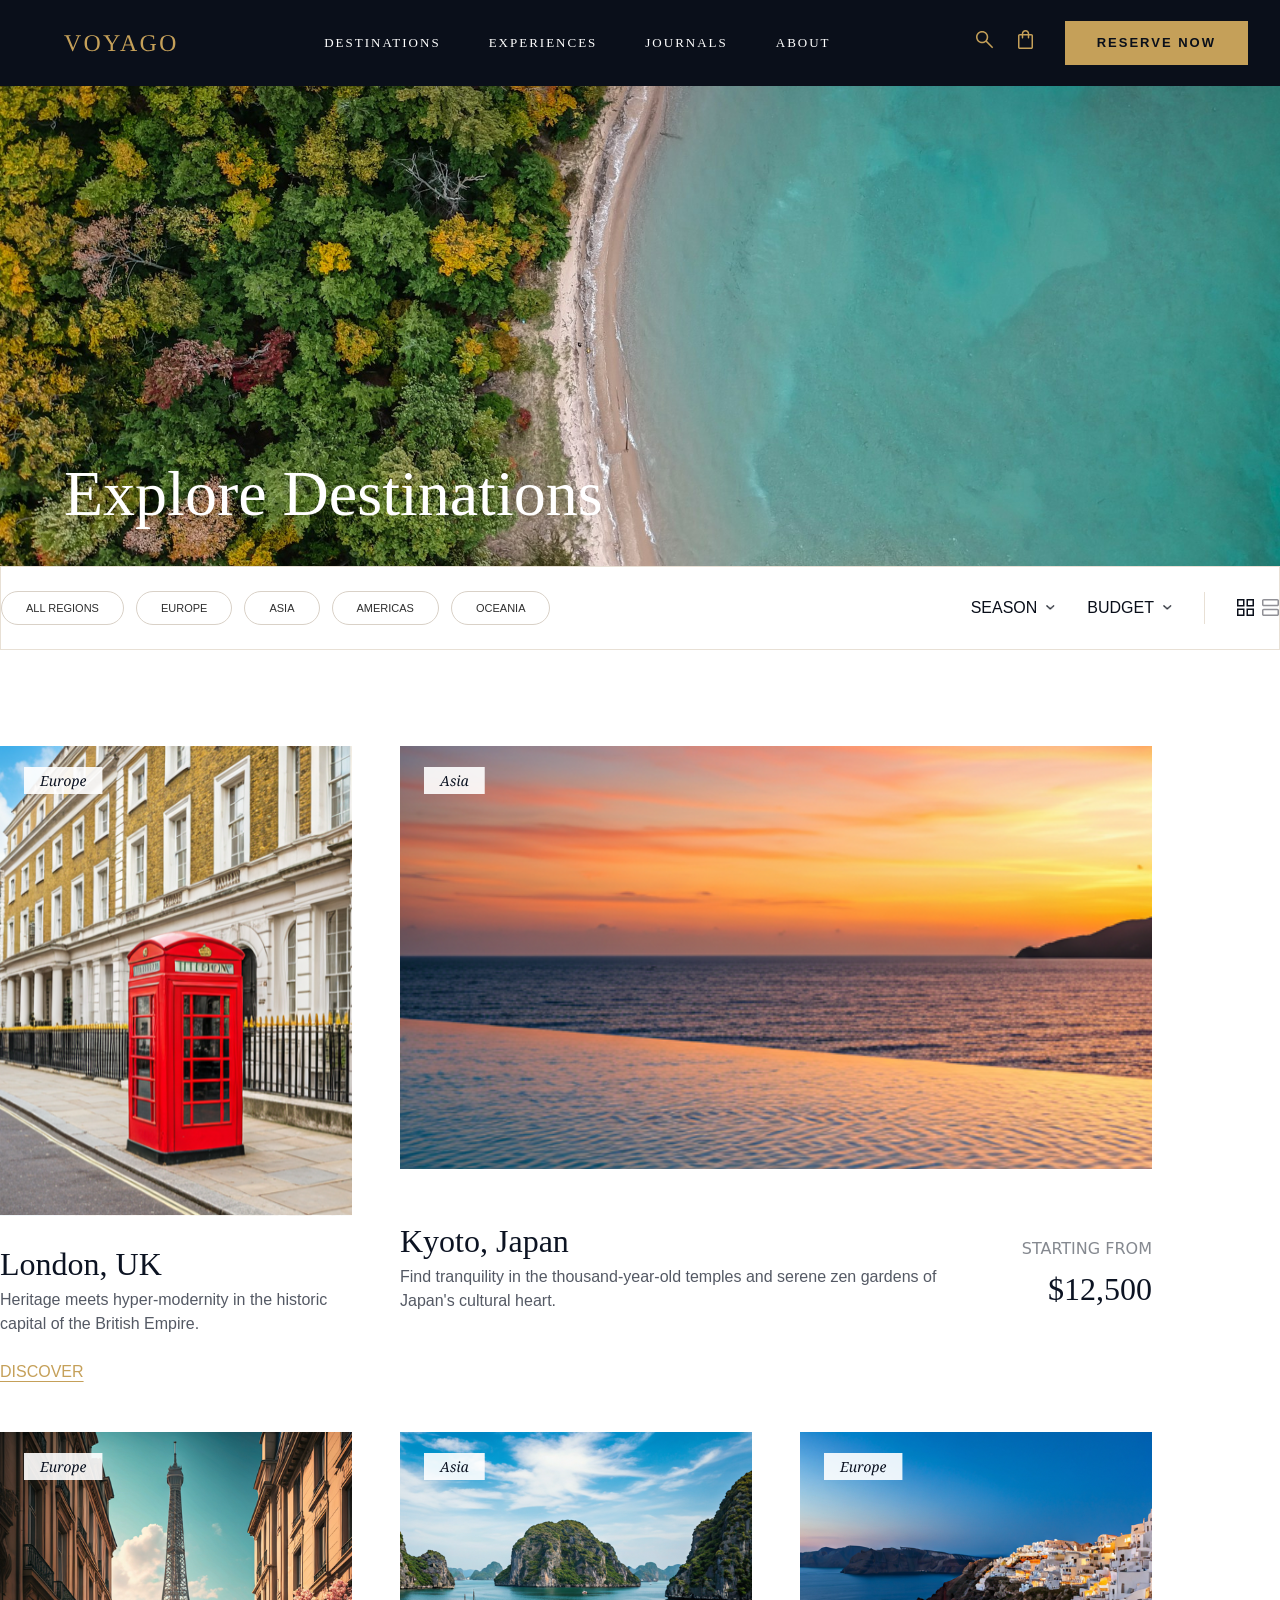
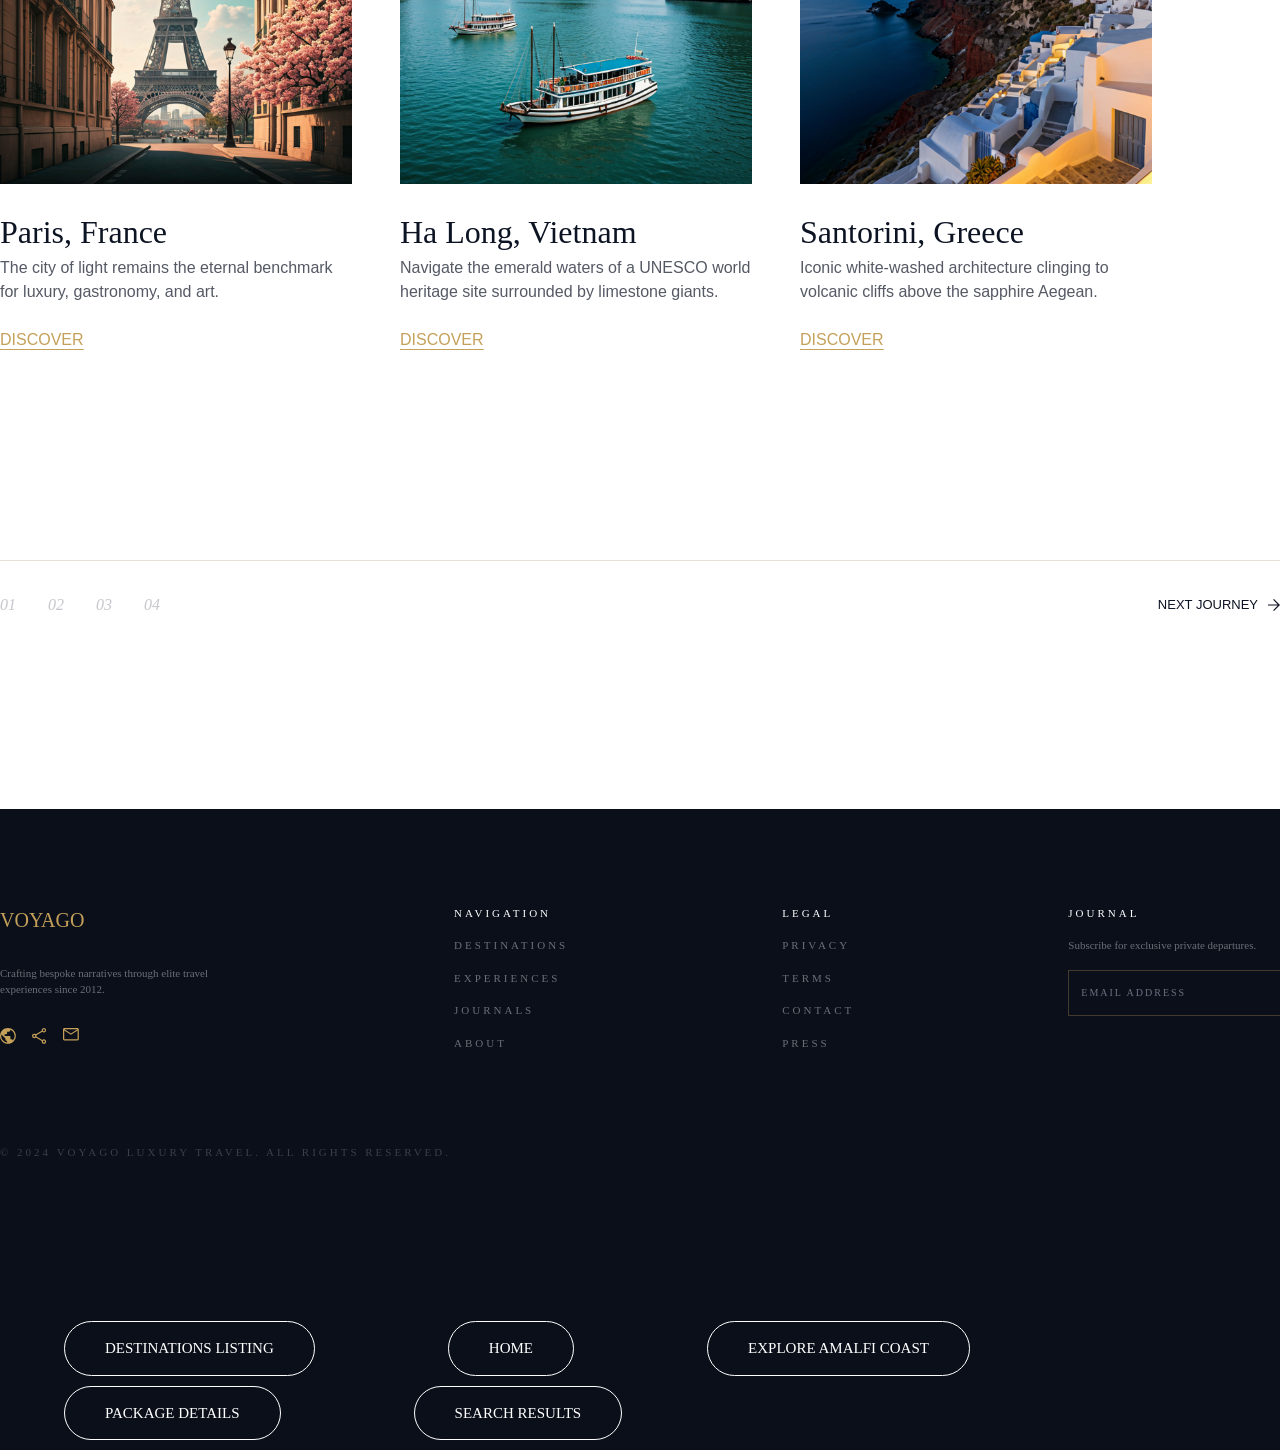
==== commit f15774c6: "Create Footer Section in Search Results Page" ====
--- a/index.html
+++ b/index.html
@@ -47,12 +47,18 @@
           <ul class="flex">
             <li>
               <a href="#">
-                <img class="my-[30.9px]" src="./assets/image/Destinations Listing/search.svg" />
+                <img
+                  class="my-[30.9px]"
+                  src="./assets/image/Destinations Listing/search.svg"
+                />
               </a>
             </li>
             <li>
               <a href="#">
-                <img class="my-[30px]" src="./assets/image/Destinations Listing/margin.svg" />
+                <img
+                  class="my-[30px]"
+                  src="./assets/image/Destinations Listing/margin.svg"
+                />
               </a>
             </li>
             <li>
@@ -139,7 +145,9 @@
               />
             </div>
             <div>
-              <img src="./assets/image/Destinations Listing/Vertical Divider.svg" />
+              <img
+                src="./assets/image/Destinations Listing/Vertical Divider.svg"
+              />
             </div>
             <div>
               <img src="./assets/image/Destinations Listing/Container.svg" />
@@ -154,7 +162,10 @@
         <!--max-w-[1280px] mx-auto-->
         <div class="flex gap-[48px] w-[352px]">
           <div>
-            <img src="./assets/image/Destinations Listing/London.svg" class="w-[352px]" />
+            <img
+              src="./assets/image/Destinations Listing/London.svg"
+              class="w-[352px]"
+            />
             <h1 class="text-[#0C1322] font-noto-serif text-[32px]">
               London, UK
             </h1>
@@ -170,7 +181,10 @@
           </div>
           <div>
             <div class="w-[752px]">
-              <img src="./assets/image/Destinations Listing/Kyoto.svg" class="w-full" />
+              <img
+                src="./assets/image/Destinations Listing/Kyoto.svg"
+                class="w-full"
+              />
               <div class="flex justify-between items-end mt-6">
                 <div>
                   <h1 class="text-[#0C1322] font-noto-serif text-[32px]">
@@ -299,7 +313,9 @@
             </div>
           </div>
           <div class="mr-[64px]">
-            <p class="text-[#FFFFFF] font-abhaya-libra text-[11px] tracking-[3px]">
+            <p
+              class="text-[#FFFFFF] font-abhaya-libra text-[11px] tracking-[3px]"
+            >
               NAVIGATION
             </p>
             <p
@@ -324,7 +340,11 @@
             </p>
           </div>
           <div class="mr-[64px]">
-            <p class="text-[#FFFFFF] font-abhaya-libra text-[11px] tracking-[3px]">LEGAL</p>
+            <p
+              class="text-[#FFFFFF] font-abhaya-libra text-[11px] tracking-[3px]"
+            >
+              LEGAL
+            </p>
             <p
               class="text-[#FFFFFF]/40 font-abhaya-libra text-[11px] mt-[16px] tracking-[3px]"
             >
@@ -347,7 +367,11 @@
             </p>
           </div>
           <div>
-            <p class="text-[#FFFFFF] font-abhaya-libra text-[11px] tracking-[3px]">JOURNAL</p>
+            <p
+              class="text-[#FFFFFF] font-abhaya-libra text-[11px] tracking-[3px]"
+            >
+              JOURNAL
+            </p>
             <p
               class="text-[#FFFFFF]/40 font-abhaya-libra text-[11px] mt-[16px]"
             >
@@ -361,11 +385,16 @@
               >
                 EMAIL ADDRESS
               </p>
-              <img src="./assets/image/Destinations Listing/arrow-footer.svg" class="text-right" />
-            </button>
-          </div>
-        </div>
-        <p class="text-[#FFFFFF]/20 font-abhaya-libra text-[11px] tracking-[3px]">
+              <img
+                src="./assets/image/Destinations Listing/arrow-footer.svg"
+                class="text-right"
+              />
+            </button>
+          </div>
+        </div>
+        <p
+          class="text-[#FFFFFF]/20 font-abhaya-libra text-[11px] tracking-[3px]"
+        >
           © 2024 VOYAGO LUXURY TRAVEL. ALL RIGHTS RESERVED.
         </p>
       </div>
@@ -380,32 +409,34 @@
       >
         DESTINATIONS LISTING
       </button>
-
     </a>
     <a href="./home.html">
       <button
-        class="text-[#FFFFFF] font-abhaya-libra text-[15px] mx-[64px] rounded-full border border-[#FFFFFF] hover:text-[#E4C285] hover:border-[#CFC4B8] hover:underline transition px-[40px] py-[15px] mb-[10px]"
+        class="text-[#FFFFFF] font-abhaya-libra text-[15px] mx-[64px] rounded-full border border-[#FFFFFF] hover:text-[#E4C285] hover:border-[#CFC4B8] hover:underline transition px-[40px] py-[15px] mb-[10px] uppercase"
       >
         Home
       </button>
-      
     </a>
-      <a href="./amalfi.html">
+    <a href="./amalfi.html">
       <button
-        class="text-[#FFFFFF] font-abhaya-libra text-[15px] mx-[64px] rounded-full border border-[#FFFFFF] hover:text-[#E4C285] hover:border-[#CFC4B8] hover:underline transition px-[40px] py-[15px] mb-[10px]"
+        class="text-[#FFFFFF] font-abhaya-libra text-[15px] mx-[64px] rounded-full border border-[#FFFFFF] hover:text-[#E4C285] hover:border-[#CFC4B8] hover:underline transition px-[40px] py-[15px] mb-[10px] uppercase"
       >
         Explore Amalfi Coast
       </button>
-      
     </a>
-          <a href="./package-details.html">
+    <a href="./package-details.html">
       <button
-        class="text-[#FFFFFF] font-abhaya-libra text-[15px] mx-[64px] rounded-full border border-[#FFFFFF] hover:text-[#E4C285] hover:border-[#CFC4B8] hover:underline transition px-[40px] py-[15px] mb-[10px]"
+        class="text-[#FFFFFF] font-abhaya-libra text-[15px] mx-[64px] rounded-full border border-[#FFFFFF] hover:text-[#E4C285] hover:border-[#CFC4B8] hover:underline transition px-[40px] py-[15px] mb-[10px] uppercase"
       >
         Package Details
       </button>
-      
     </a>
-
+    <a href="./search-results.html">
+      <button
+        class="text-[#FFFFFF] font-abhaya-libra text-[15px] mx-[64px] rounded-full border border-[#FFFFFF] hover:text-[#E4C285] hover:border-[#CFC4B8] hover:underline transition px-[40px] py-[15px] mb-[10px] uppercase"
+      >
+        Search Results
+      </button>
+    </a>
   </li>
 </ul>
--- a/assets/css/output.css
+++ b/assets/css/output.css
@@ -8,11 +8,16 @@
     --font-mono: ui-monospace, SFMono-Regular, Menlo, Monaco, Consolas, "Liberation Mono",
       "Courier New", monospace;
     --color-red-400: oklch(70.4% 0.191 22.216);
+    --color-amber-300: oklch(87.9% 0.169 91.605);
+    --color-amber-400: oklch(82.8% 0.189 84.429);
+    --color-amber-500: oklch(76.9% 0.188 70.08);
+    --color-amber-800: oklch(47.3% 0.137 46.201);
     --color-black: #000;
     --color-white: #fff;
     --spacing: 0.25rem;
     --text-6xl: 3.75rem;
     --text-6xl--line-height: 1;
+    --font-weight-light: 300;
     --font-weight-normal: 400;
     --font-weight-semibold: 600;
     --blur-md: 12px;
@@ -186,9 +191,15 @@
   .top-\[24px\] {
     top: 24px;
   }
+  .right-\[32px\] {
+    right: 32px;
+  }
   .bottom-10 {
     bottom: calc(var(--spacing) * 10);
   }
+  .bottom-\[32px\] {
+    bottom: 32px;
+  }
   .left-10 {
     left: calc(var(--spacing) * 10);
   }
@@ -197,6 +208,9 @@
   }
   .left-\[24px\] {
     left: 24px;
+  }
+  .left-\[32px\] {
+    left: 32px;
   }
   .z-10 {
     z-index: 10;
@@ -222,6 +236,9 @@
       max-width: 96rem;
     }
   }
+  .m-\[24px\] {
+    margin: 24px;
+  }
   .mx-\[32px\] {
     margin-inline: 32px;
   }
@@ -255,36 +272,72 @@
   .mt-6 {
     margin-top: calc(var(--spacing) * 6);
   }
+  .mt-\[2\.5px\] {
+    margin-top: 2.5px;
+  }
+  .mt-\[3\.5px\] {
+    margin-top: 3.5px;
+  }
+  .mt-\[3px\] {
+    margin-top: 3px;
+  }
   .mt-\[4\.5px\] {
     margin-top: 4.5px;
   }
   .mt-\[4px\] {
     margin-top: 4px;
   }
+  .mt-\[5\.5px\] {
+    margin-top: 5.5px;
+  }
+  .mt-\[6px\] {
+    margin-top: 6px;
+  }
+  .mt-\[7px\] {
+    margin-top: 7px;
+  }
   .mt-\[8px\] {
     margin-top: 8px;
   }
+  .mt-\[9\.84px\] {
+    margin-top: 9.84px;
+  }
+  .mt-\[9px\] {
+    margin-top: 9px;
+  }
   .mt-\[12px\] {
     margin-top: 12px;
   }
   .mt-\[16px\] {
     margin-top: 16px;
   }
+  .mt-\[20px\] {
+    margin-top: 20px;
+  }
   .mt-\[24px\] {
     margin-top: 24px;
   }
+  .mt-\[30px\] {
+    margin-top: 30px;
+  }
   .mt-\[31\.8px\] {
     margin-top: 31.8px;
   }
   .mt-\[32px\] {
     margin-top: 32px;
   }
+  .mt-\[33\] {
+    margin-top: 33;
+  }
   .mt-\[40px\] {
     margin-top: 40px;
   }
   .mt-\[48\.5px\] {
     margin-top: 48.5px;
   }
+  .mt-\[48p\] {
+    margin-top: 48p;
+  }
   .mt-\[48px\] {
     margin-top: 48px;
   }
@@ -294,18 +347,42 @@
   .mt-\[64px\] {
     margin-top: 64px;
   }
+  .mt-\[71px\] {
+    margin-top: 71px;
+  }
+  .mt-\[96\] {
+    margin-top: 96;
+  }
   .mt-\[96px\] {
     margin-top: 96px;
   }
+  .mt-\[100px\] {
+    margin-top: 100px;
+  }
+  .mt-\[200px\] {
+    margin-top: 200px;
+  }
   .mt-\[218px\] {
     margin-top: 218px;
   }
   .mt-\[233px\] {
     margin-top: 233px;
   }
+  .mt-\[800\] {
+    margin-top: 800;
+  }
+  .mt-\[px\] {
+    margin-top: px;
+  }
+  .mt-px {
+    margin-top: 1px;
+  }
   .mr-\[5px\] {
     margin-right: 5px;
   }
+  .mr-\[8px\] {
+    margin-right: 8px;
+  }
   .mr-\[15\.65px\] {
     margin-right: 15.65px;
   }
@@ -318,6 +395,9 @@
   .mr-\[24\.31px\] {
     margin-right: 24.31px;
   }
+  .mr-\[24px\] {
+    margin-right: 24px;
+  }
   .mr-\[32\.02px\] {
     margin-right: 32.02px;
   }
@@ -333,21 +413,42 @@
   .mr-\[64px\] {
     margin-right: 64px;
   }
+  .mr-\[291\.57\] {
+    margin-right: 291.57;
+  }
+  .mr-\[291\.57px\] {
+    margin-right: 291.57px;
+  }
+  .mb-0 {
+    margin-bottom: calc(var(--spacing) * 0);
+  }
+  .mb-\[0\] {
+    margin-bottom: 0;
+  }
   .mb-\[8px\] {
     margin-bottom: 8px;
   }
   .mb-\[10px\] {
     margin-bottom: 10px;
   }
+  .mb-\[12px\] {
+    margin-bottom: 12px;
+  }
   .mb-\[16px\] {
     margin-bottom: 16px;
   }
+  .mb-\[32px\] {
+    margin-bottom: 32px;
+  }
   .mb-\[42px\] {
     margin-bottom: 42px;
   }
   .mb-\[64px\] {
     margin-bottom: 64px;
   }
+  .mb-\[96px\] {
+    margin-bottom: 96px;
+  }
   .mb-\[161px\] {
     margin-bottom: 161px;
   }
@@ -360,6 +461,9 @@
   .ml-\[24px\] {
     margin-left: 24px;
   }
+  .ml-\[32px\] {
+    margin-left: 32px;
+  }
   .ml-\[37px\] {
     margin-left: 37px;
   }
@@ -390,6 +494,21 @@
   .ml-\[187px\] {
     margin-left: 187px;
   }
+  .ml-\[198\] {
+    margin-left: 198;
+  }
+  .ml-\[198px\] {
+    margin-left: 198px;
+  }
+  .ml-\[291\.76px\] {
+    margin-left: 291.76px;
+  }
+  .ml-\[428\.02px\] {
+    margin-left: 428.02px;
+  }
+  .ml-\[428px\] {
+    margin-left: 428px;
+  }
   .ml-\[574px\] {
     margin-left: 574px;
   }
@@ -405,33 +524,66 @@
   .table {
     display: table;
   }
+  .h-\[4\.32px\] {
+    height: 4.32px;
+  }
   .h-\[5\.59px\] {
     height: 5.59px;
   }
   .h-\[5px\] {
     height: 5px;
   }
+  .h-\[7px\] {
+    height: 7px;
+  }
+  .h-\[8px\] {
+    height: 8px;
+  }
+  .h-\[9px\] {
+    height: 9px;
+  }
+  .h-\[10px\] {
+    height: 10px;
+  }
+  .h-\[11px\] {
+    height: 11px;
+  }
   .h-\[12px\] {
     height: 12px;
   }
   .h-\[14\.25px\] {
     height: 14.25px;
   }
+  .h-\[16px\] {
+    height: 16px;
+  }
+  .h-\[18\.35px\] {
+    height: 18.35px;
+  }
   .h-\[20\.85px\] {
     height: 20.85px;
   }
+  .h-\[20px\] {
+    height: 20px;
+  }
   .h-\[23\.68px\] {
     height: 23.68px;
   }
   .h-\[24px\] {
     height: 24px;
   }
+  .h-\[25px\] {
+    height: 25px;
+  }
   .h-\[32px\] {
     height: 32px;
   }
   .h-\[48px\] {
     height: 48px;
   }
+  .h-\[59px\] {
+    height: 59px;
+  }
   .h-\[64px\] {
     height: 64px;
   }
@@ -444,12 +596,21 @@
   .h-\[96px\] {
     height: 96px;
   }
+  .h-\[110px\] {
+    height: 110px;
+  }
   .h-\[206\.85px\] {
     height: 206.85px;
   }
+  .h-\[276px\] {
+    height: 276px;
+  }
   .h-\[300px\] {
     height: 300px;
   }
+  .h-\[318px\] {
+    height: 318px;
+  }
   .h-\[434px\] {
     height: 434px;
   }
@@ -471,42 +632,153 @@
   .h-\[800px\] {
     height: 800px;
   }
+  .h-\[1208px\] {
+    height: 1208px;
+  }
+  .h-\[1280px\] {
+    height: 1280px;
+  }
   .h-full {
     height: 100%;
   }
+  .w-\[1px\] {
+    width: 1px;
+  }
+  .w-\[7\.4px\] {
+    width: 7.4px;
+  }
+  .w-\[7\.5px\] {
+    width: 7.5px;
+  }
+  .w-\[7px\] {
+    width: 7px;
+  }
+  .w-\[8\] {
+    width: 8;
+  }
+  .w-\[8px\] {
+    width: 8px;
+  }
   .w-\[9\.42px\] {
     width: 9.42px;
   }
   .w-\[9px\] {
     width: 9px;
   }
+  .w-\[10px\] {
+    width: 10px;
+  }
+  .w-\[12\.96px\] {
+    width: 12.96px;
+  }
   .w-\[12px\] {
     width: 12px;
   }
   .w-\[14\.25px\] {
     width: 14.25px;
   }
+  .w-\[16px\] {
+    width: 16px;
+  }
   .w-\[18\.75px\] {
     width: 18.75px;
   }
+  .w-\[20px\] {
+    width: 20px;
+  }
   .w-\[21\.95px\] {
     width: 21.95px;
   }
+  .w-\[30\.98px\] {
+    width: 30.98px;
+  }
+  .w-\[37\.88px\] {
+    width: 37.88px;
+  }
   .w-\[48px\] {
     width: 48px;
   }
+  .w-\[52\.89px\] {
+    width: 52.89px;
+  }
   .w-\[64px\] {
     width: 64px;
   }
+  .w-\[66\.77px\] {
+    width: 66.77px;
+  }
+  .w-\[69\.64px\] {
+    width: 69.64px;
+  }
+  .w-\[70\.34px\] {
+    width: 70.34px;
+  }
+  .w-\[80px\] {
+    width: 80px;
+  }
+  .w-\[95\.16px\] {
+    width: 95.16px;
+  }
+  .w-\[95px\] {
+    width: 95px;
+  }
+  .w-\[100\.47px\] {
+    width: 100.47px;
+  }
+  .w-\[100px\] {
+    width: 100px;
+  }
+  .w-\[108\.31px\] {
+    width: 108.31px;
+  }
   .w-\[115px\] {
     width: 115px;
   }
+  .w-\[119\.52px\] {
+    width: 119.52px;
+  }
+  .w-\[120px\] {
+    width: 120px;
+  }
+  .w-\[121\.33px\] {
+    width: 121.33px;
+  }
+  .w-\[125px\] {
+    width: 125px;
+  }
+  .w-\[139\.17px\] {
+    width: 139.17px;
+  }
+  .w-\[140px\] {
+    width: 140px;
+  }
+  .w-\[150px\] {
+    width: 150px;
+  }
+  .w-\[161\.53px\] {
+    width: 161.53px;
+  }
+  .w-\[169\.93\] {
+    width: 169.93;
+  }
+  .w-\[169\.93px\] {
+    width: 169.93px;
+  }
+  .w-\[180px\] {
+    width: 180px;
+  }
+  .w-\[200px\] {
+    width: 200px;
+  }
   .w-\[213px\] {
     width: 213px;
   }
   .w-\[214px\] {
     width: 214px;
   }
+  .w-\[230px\] {
+    width: 230px;
+  }
   .w-\[240px\] {
     width: 240px;
   }
@@ -516,9 +788,15 @@
   .w-\[259px\] {
     width: 259px;
   }
+  .w-\[280px\] {
+    width: 280px;
+  }
   .w-\[295\.44px\] {
     width: 295.44px;
   }
+  .w-\[300px\] {
+    width: 300px;
+  }
   .w-\[326px\] {
     width: 326px;
   }
@@ -549,9 +827,24 @@
   .w-\[390px\] {
     width: 390px;
   }
+  .w-\[392\] {
+    width: 392;
+  }
+  .w-\[392px\] {
+    width: 392px;
+  }
   .w-\[413\.44px\] {
     width: 413.44px;
   }
+  .w-\[427px\] {
+    width: 427px;
+  }
+  .w-\[459px\] {
+    width: 459px;
+  }
+  .w-\[500px\] {
+    width: 500px;
+  }
   .w-\[544px\] {
     width: 544px;
   }
@@ -588,6 +881,9 @@
   .w-\[896px\] {
     width: 896px;
   }
+  .w-\[900px\] {
+    width: 900px;
+  }
   .w-\[905px\] {
     width: 905px;
   }
@@ -597,6 +893,9 @@
   .w-\[1152px\] {
     width: 1152px;
   }
+  .w-\[px\] {
+    width: px;
+  }
   .w-full {
     width: 100%;
   }
@@ -606,12 +905,21 @@
   .flex-1 {
     flex: 1;
   }
+  .flex-shrink {
+    flex-shrink: 1;
+  }
+  .shrink-0 {
+    flex-shrink: 0;
+  }
   .border-collapse {
     border-collapse: collapse;
   }
   .transform {
     transform: var(--tw-rotate-x,) var(--tw-rotate-y,) var(--tw-rotate-z,) var(--tw-skew-x,) var(--tw-skew-y,);
   }
+  .cursor-pointer {
+    cursor: pointer;
+  }
   .resize {
     resize: both;
   }
@@ -630,6 +938,9 @@
   .items-end {
     align-items: flex-end;
   }
+  .items-start {
+    align-items: flex-start;
+  }
   .justify-between {
     justify-content: space-between;
   }
@@ -639,6 +950,15 @@
   .justify-end {
     justify-content: flex-end;
   }
+  .gap-\[2px\] {
+    gap: 2px;
+  }
+  .gap-\[3\.47px\] {
+    gap: 3.47px;
+  }
+  .gap-\[4px\] {
+    gap: 4px;
+  }
   .gap-\[8px\] {
     gap: 8px;
   }
@@ -648,6 +968,9 @@
   .gap-\[10px\] {
     gap: 10px;
   }
+  .gap-\[11px\] {
+    gap: 11px;
+  }
   .gap-\[12px\] {
     gap: 12px;
   }
@@ -675,8 +998,62 @@
   .gap-\[150px\] {
     gap: 150px;
   }
+  .gap-\[170px\] {
+    gap: 170px;
+  }
+  .gap-\[175px\] {
+    gap: 175px;
+  }
+  .gap-\[178px\] {
+    gap: 178px;
+  }
+  .gap-\[180px\] {
+    gap: 180px;
+  }
+  .gap-\[185px\] {
+    gap: 185px;
+  }
+  .gap-\[190px\] {
+    gap: 190px;
+  }
+  .gap-\[198\.09px\] {
+    gap: 198.09px;
+  }
+  .gap-\[198\] {
+    gap: 198;
+  }
+  .gap-\[198px\] {
+    gap: 198px;
+  }
+  .gap-\[199px\] {
+    gap: 199px;
+  }
+  .gap-\[200px\] {
+    gap: 200px;
+  }
+  .gap-\[210px\] {
+    gap: 210px;
+  }
+  .gap-\[215px\] {
+    gap: 215px;
+  }
+  .gap-\[240px\] {
+    gap: 240px;
+  }
   .gap-\[280px\] {
     gap: 280px;
+  }
+  .gap-\[317\.47px\] {
+    gap: 317.47px;
+  }
+  .gap-\[349\.47px\] {
+    gap: 349.47px;
+  }
+  .gap-\[349px\] {
+    gap: 349px;
+  }
+  .gap-\[474px\] {
+    gap: 474px;
   }
   .overflow-hidden {
     overflow: hidden;
@@ -721,21 +1098,24 @@
   .border-\[\#0A0F1A\]\/20 {
     border-color: color-mix(in oklab, #0A0F1A 20%, transparent);
   }
-  .border-\[\#0A0F1A\]\/60 {
-    border-color: color-mix(in oklab, #0A0F1A 60%, transparent);
-  }
-  .border-\[\#0A0F1A\]\/100 {
-    border-color: #0A0F1A;
-  }
-  .border-\[\#0A0F1A\]\/600 {
-    border-color: color-mix(in oklab, #0A0F1A 600%, transparent);
-  }
   .border-\[\#1D1C17\] {
     border-color: #1D1C17;
   }
   .border-\[\#1D1C17\]\/20 {
     border-color: color-mix(in oklab, #1D1C17 20%, transparent);
   }
+  .border-\[\#45464C\] {
+    border-color: #45464C;
+  }
+  .border-\[\#909096\] {
+    border-color: #909096;
+  }
+  .border-\[\#909096\]\/10 {
+    border-color: color-mix(in oklab, #909096 10%, transparent);
+  }
+  .border-\[\#909096\]\/20 {
+    border-color: color-mix(in oklab, #909096 20%, transparent);
+  }
   .border-\[\#C5A059\] {
     border-color: #C5A059;
   }
@@ -759,9 +1139,6 @@
   }
   .border-\[\#FFFFFF\]\/20 {
     border-color: color-mix(in oklab, #FFFFFF 20%, transparent);
-  }
-  .border-\[\#FFFFFF\]\/30 {
-    border-color: color-mix(in oklab, #FFFFFF 30%, transparent);
   }
   .border-\[\#FFFFFF\]\/60 {
     border-color: color-mix(in oklab, #FFFFFF 60%, transparent);
@@ -781,12 +1158,21 @@
   .bg-\[\#0A0F1A\]\/50 {
     background-color: color-mix(in oklab, #0A0F1A 50%, transparent);
   }
+  .bg-\[\#2d3446\] {
+    background-color: #2d3446;
+  }
   .bg-\[\#141B2B\] {
     background-color: #141B2B;
   }
   .bg-\[\#191F2F\] {
     background-color: #191F2F;
   }
+  .bg-\[\#20273\] {
+    background-color: #20273;
+  }
+  .bg-\[\#20273a\] {
+    background-color: #20273a;
+  }
   .bg-\[\#C5A059\] {
     background-color: #C5A059;
   }
@@ -805,11 +1191,41 @@
   .bg-\[\#FAFAF7\] {
     background-color: #FAFAF7;
   }
+  .bg-\[\#FFFFFFF\] {
+    background-color: #FFFFFFF;
+  }
+  .bg-\[\#FFFFFF\] {
+    background-color: #FFFFFF;
+  }
   .bg-\[\#FFFFFF\]\/5 {
     background-color: color-mix(in oklab, #FFFFFF 5%, transparent);
   }
   .bg-\[\#FFFFFF\]\/50 {
     background-color: color-mix(in oklab, #FFFFFF 50%, transparent);
+  }
+  .bg-\[\#FFFF\] {
+    background-color: #FFFF;
+  }
+  .bg-\[\#\] {
+    background-color: #;
+  }
+  .bg-\[141B2B\] {
+    background-color: 141B2B;
+  }
+  .bg-\[bg-\[\#0A0F1A\]\] {
+    background-color: bg-[#0A0F1A];
+  }
+  .bg-amber-300 {
+    background-color: var(--color-amber-300);
+  }
+  .bg-amber-400 {
+    background-color: var(--color-amber-400);
+  }
+  .bg-amber-500 {
+    background-color: var(--color-amber-500);
+  }
+  .bg-amber-800 {
+    background-color: var(--color-amber-800);
   }
   .bg-black {
     background-color: var(--color-black);
@@ -862,6 +1278,12 @@
   .px-\[48px\] {
     padding-inline: 48px;
   }
+  .px-\[64px\] {
+    padding-inline: 64px;
+  }
+  .py-\[4px\] {
+    padding-block: 4px;
+  }
   .py-\[8px\] {
     padding-block: 8px;
   }
@@ -892,9 +1314,6 @@
   .py-\[32px\] {
     padding-block: 32px;
   }
-  .py-\[40px\] {
-    padding-block: 40px;
-  }
   .py-\[48px\] {
     padding-block: 48px;
   }
@@ -904,18 +1323,33 @@
   .py-\[160px\] {
     padding-block: 160px;
   }
+  .pt-\[4px\] {
+    padding-top: 4px;
+  }
   .pt-\[14px\] {
     padding-top: 14px;
   }
   .pt-\[16px\] {
     padding-top: 16px;
   }
+  .pt-\[32px\] {
+    padding-top: 32px;
+  }
+  .pt-\[40px\] {
+    padding-top: 40px;
+  }
   .pt-\[47px\] {
     padding-top: 47px;
   }
+  .pt-\[48px\] {
+    padding-top: 48px;
+  }
   .pt-\[96px\] {
     padding-top: 96px;
   }
+  .pb-0 {
+    padding-bottom: calc(var(--spacing) * 0);
+  }
   .pb-\[8px\] {
     padding-bottom: 8px;
   }
@@ -924,9 +1358,6 @@
   }
   .pb-\[16px\] {
     padding-bottom: 16px;
-  }
-  .pb-\[24px\] {
-    padding-bottom: 24px;
   }
   .pb-\[32px\] {
     padding-bottom: 32px;
@@ -1021,10 +1452,22 @@
     --tw-leading: 1.2;
     line-height: 1.2;
   }
+  .leading-\[1\.2px\] {
+    --tw-leading: 1.2px;
+    line-height: 1.2px;
+  }
+  .leading-\[1\.5\] {
+    --tw-leading: 1.5;
+    line-height: 1.5;
+  }
   .leading-none {
     --tw-leading: 1;
     line-height: 1;
   }
+  .font-light {
+    --tw-font-weight: var(--font-weight-light);
+    font-weight: var(--font-weight-light);
+  }
   .font-normal {
     --tw-font-weight: var(--font-weight-normal);
     font-weight: var(--font-weight-normal);
@@ -1049,6 +1492,9 @@
     --tw-tracking: 4px;
     letter-spacing: 4px;
   }
+  .whitespace-nowrap {
+    white-space: nowrap;
+  }
   .text-\[\#0A0F1A\] {
     color: #0A0F1A;
   }
@@ -1073,18 +1519,48 @@
   .text-\[\#6B7280\] {
     color: #6B7280;
   }
+  .text-\[\#412D00\] {
+    color: #412D00;
+  }
   .text-\[\#261900\] {
     color: #261900;
   }
   .text-\[\#494741\] {
     color: #494741;
   }
+  .text-\[\#C5A0\] {
+    color: #C5A0;
+  }
   .text-\[\#C5A059\] {
     color: #C5A059;
   }
+  .text-\[\#C5A\] {
+    color: #C5A;
+  }
+  .text-\[\#C5\] {
+    color: #C5;
+  }
   .text-\[\#C6C6CC\] {
     color: #C6C6CC;
   }
+  .text-\[\#C50\] {
+    color: #C50;
+  }
+  .text-\[\#CA0\] {
+    color: #CA0;
+  }
+  .text-\[\#CA05\] {
+    color: #CA05;
+  }
+  .text-\[\#CAC6BE\] {
+    color: #CAC6BE;
+  }
+  .text-\[\#C\] {
+    color: #C;
+  }
+  .text-\[\#D6B676\] {
+    color: #D6B676;
+  }
   .text-\[\#DCE2F7\] {
     color: #DCE2F7;
   }
@@ -1108,6 +1584,12 @@
   }
   .text-\[\#FFFFFF\]\/90 {
     color: color-mix(in oklab, #FFFFFF 90%, transparent);
+  }
+  .text-\[\#F\] {
+    color: #F;
+  }
+  .text-\[\#\] {
+    color: #;
   }
   .text-\[14\] {
     color: 14;
@@ -1127,6 +1609,9 @@
       color: color-mix(in oklab, var(--color-white) 80%, transparent);
     }
   }
+  .uppercase {
+    text-transform: uppercase;
+  }
   .italic {
     font-style: italic;
   }
@@ -1141,6 +1626,9 @@
   }
   .underline-offset-\[42px\] {
     text-underline-offset: 42px;
+  }
+  .opacity-0 {
+    opacity: 0%;
   }
   .outline {
     outline-style: var(--tw-outline-style);
@@ -1159,6 +1647,10 @@
     transition-property: color, background-color, border-color, outline-color, text-decoration-color, fill, stroke, --tw-gradient-from, --tw-gradient-via, --tw-gradient-to, opacity, box-shadow, transform, translate, scale, rotate, filter, -webkit-backdrop-filter, backdrop-filter, display, content-visibility, overlay, pointer-events;
     transition-timing-function: var(--tw-ease, var(--default-transition-timing-function));
     transition-duration: var(--tw-duration, var(--default-transition-duration));
+  }
+  .duration-300 {
+    --tw-duration: 300ms;
+    transition-duration: 300ms;
   }
   .hover\:border-\[\#1D1C17\] {
     &:hover {
@@ -1216,6 +1708,13 @@
       }
     }
   }
+  .hover\:text-white {
+    &:hover {
+      @media (hover: hover) {
+        color: var(--color-white);
+      }
+    }
+  }
   .hover\:underline {
     &:hover {
       @media (hover: hover) {
@@ -1223,6 +1722,13 @@
       }
     }
   }
+  .hover\:opacity-100 {
+    &:hover {
+      @media (hover: hover) {
+        opacity: 100%;
+      }
+    }
+  }
   .sm\:ml-\[64px\] {
     @media (width >= 40rem) {
       margin-left: 64px;
@@ -1310,6 +1816,10 @@
   inherits: false;
 }
 @property --tw-backdrop-sepia {
+  syntax: "*";
+  inherits: false;
+}
+@property --tw-duration {
   syntax: "*";
   inherits: false;
 }
@@ -1335,6 +1845,7 @@
       --tw-backdrop-opacity: initial;
       --tw-backdrop-saturate: initial;
       --tw-backdrop-sepia: initial;
-    }
-  }
-}
+      --tw-duration: initial;
+    }
+  }
+}
